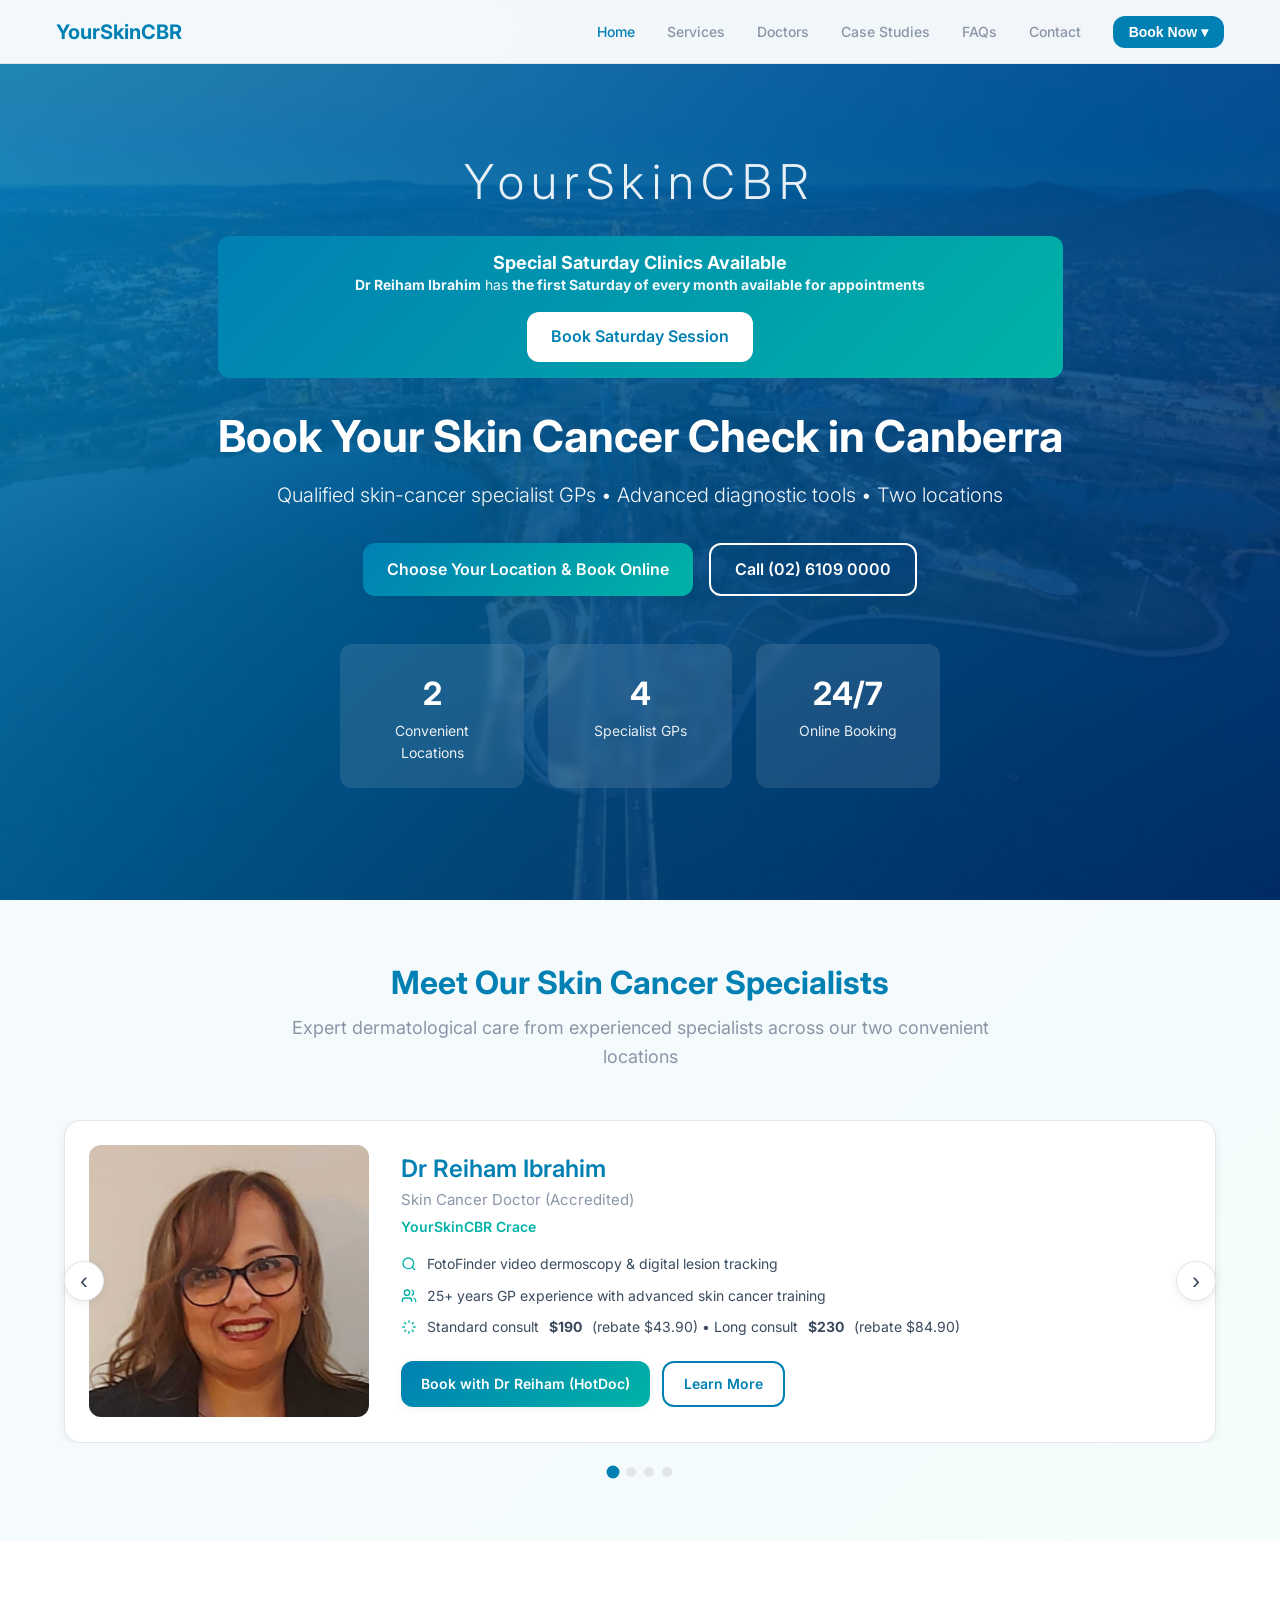
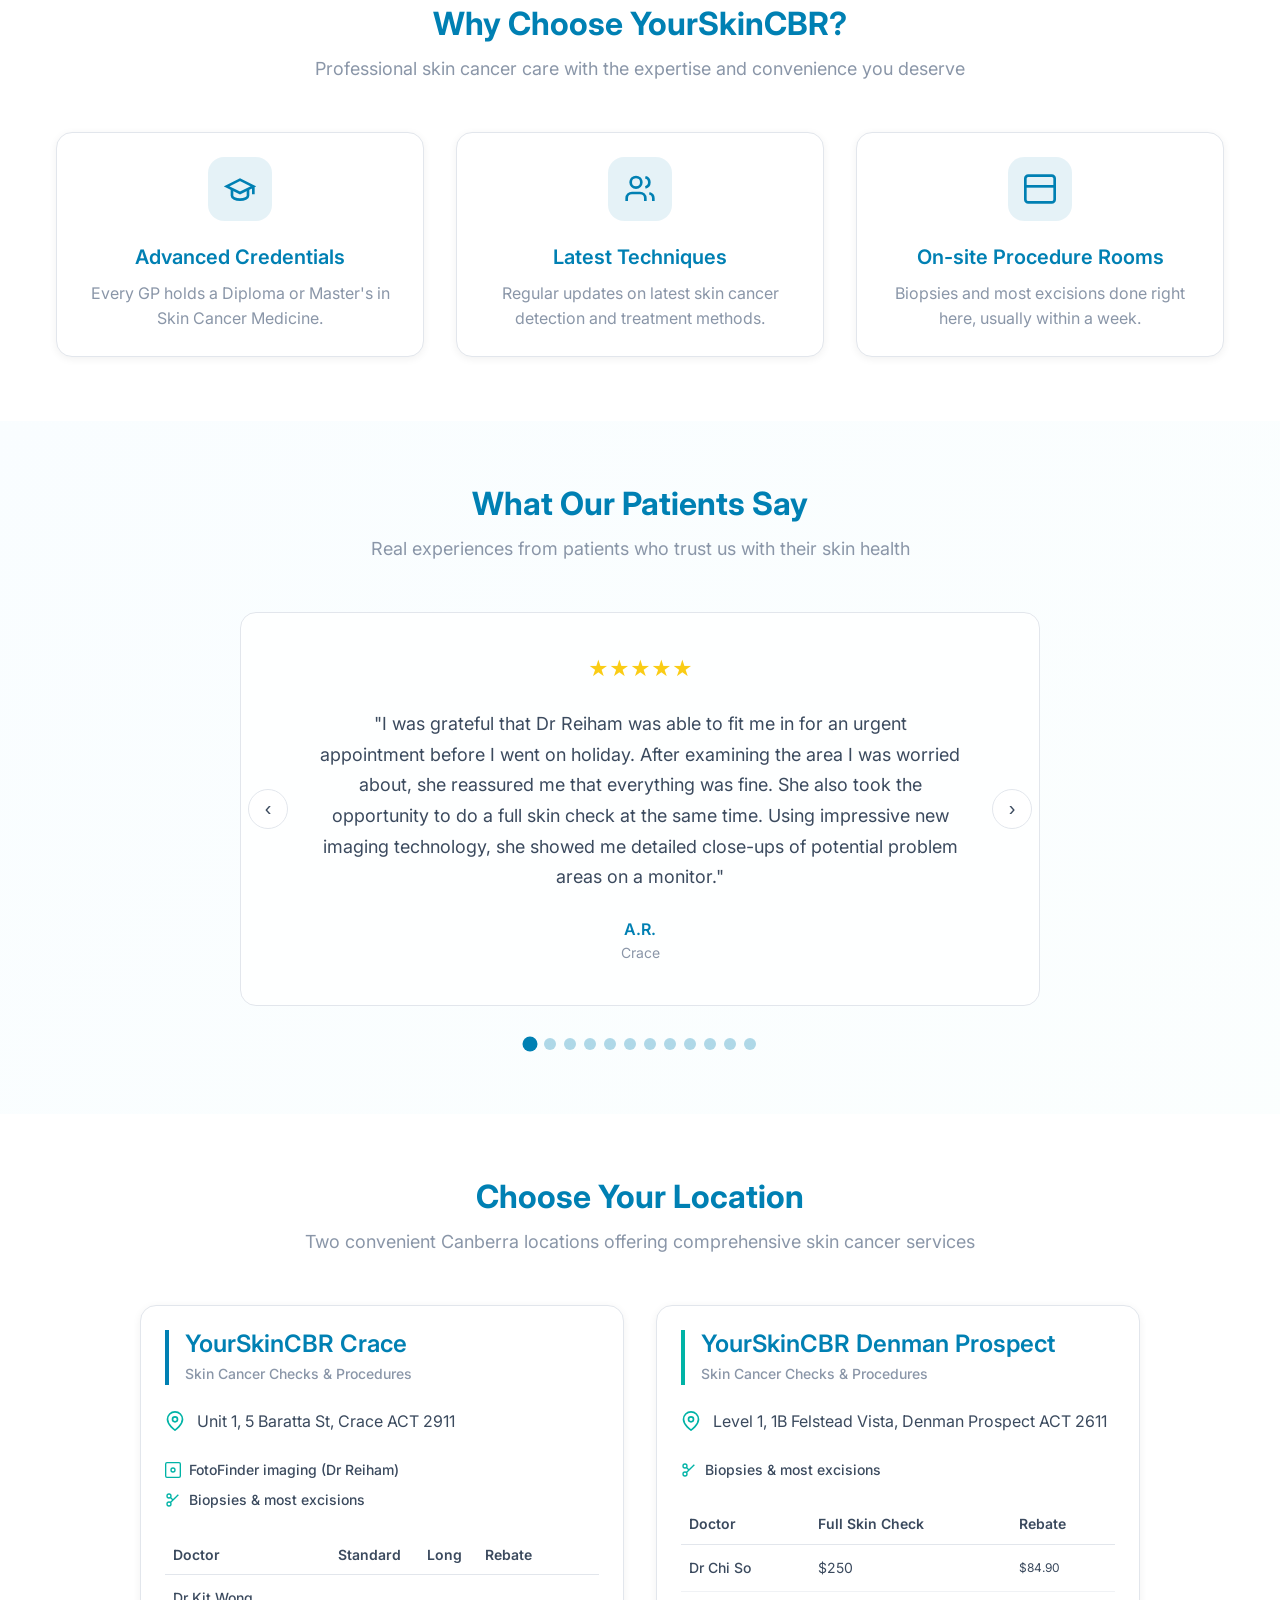
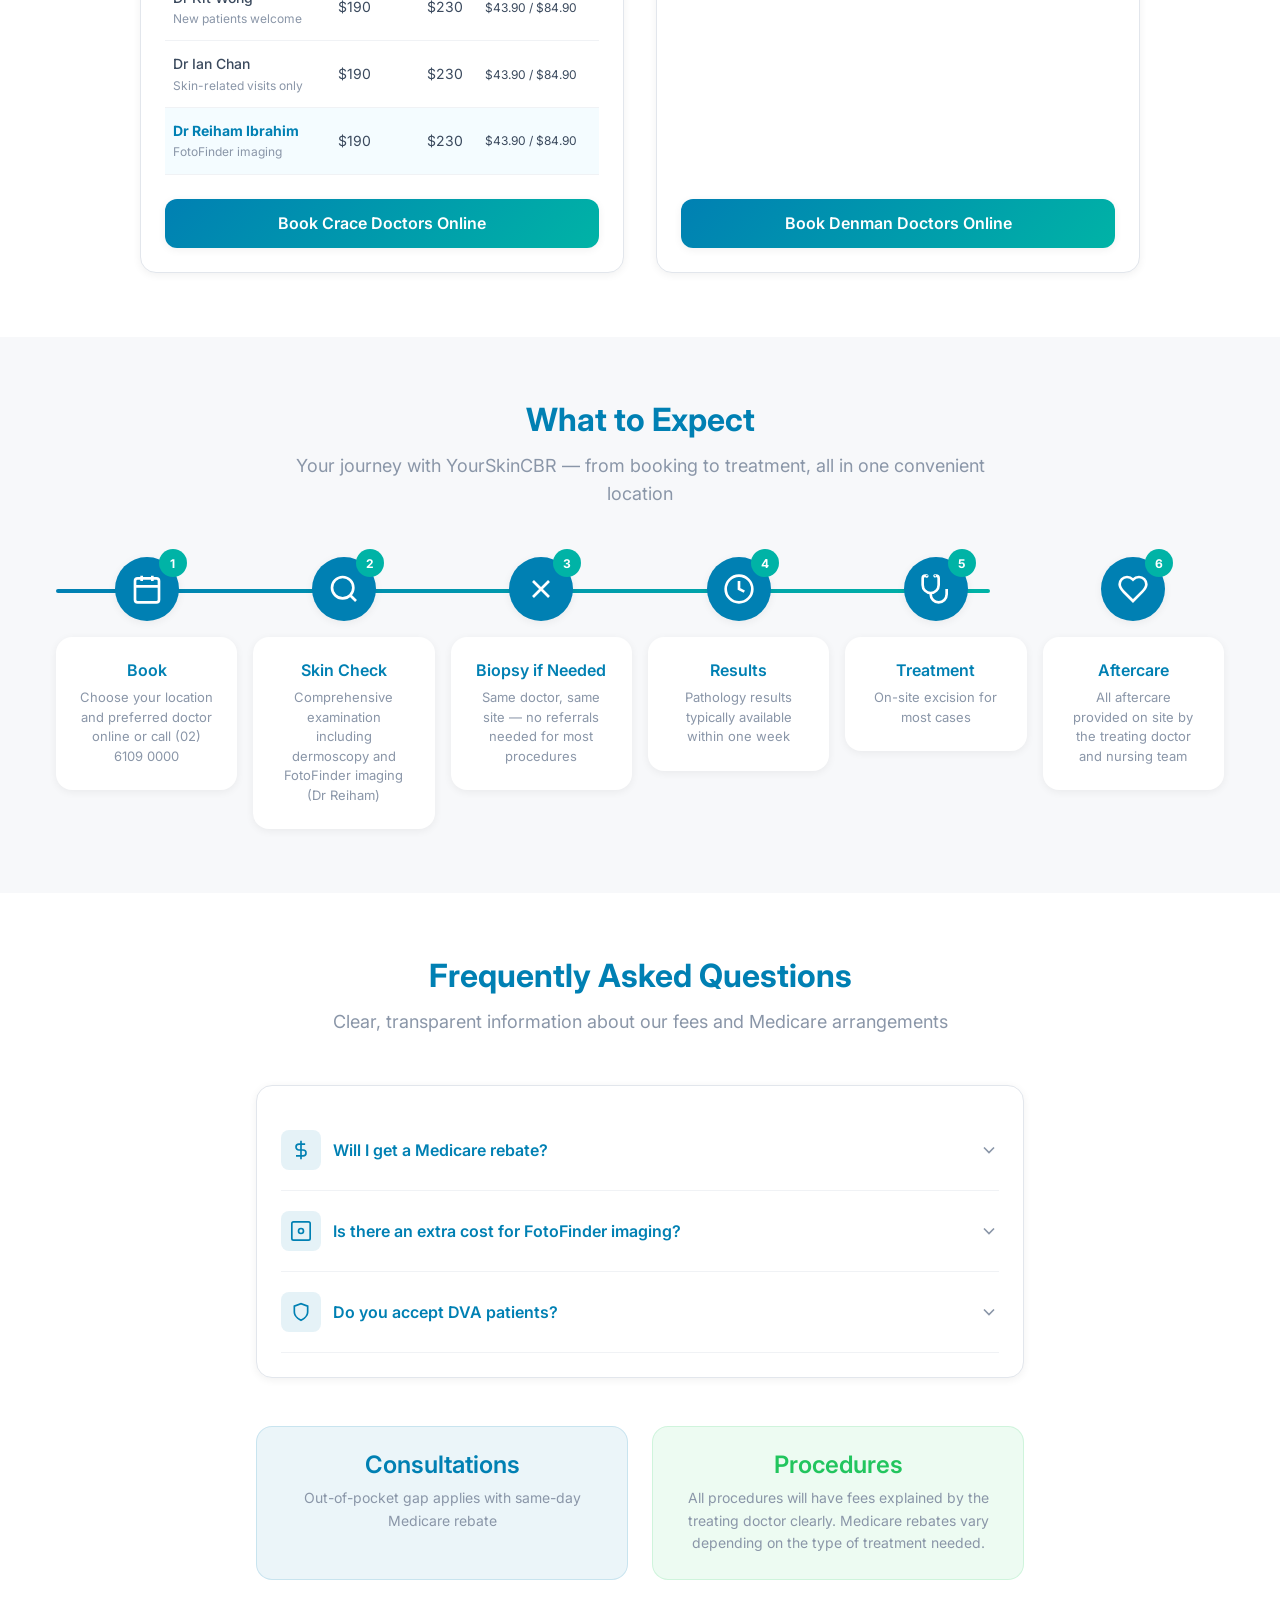
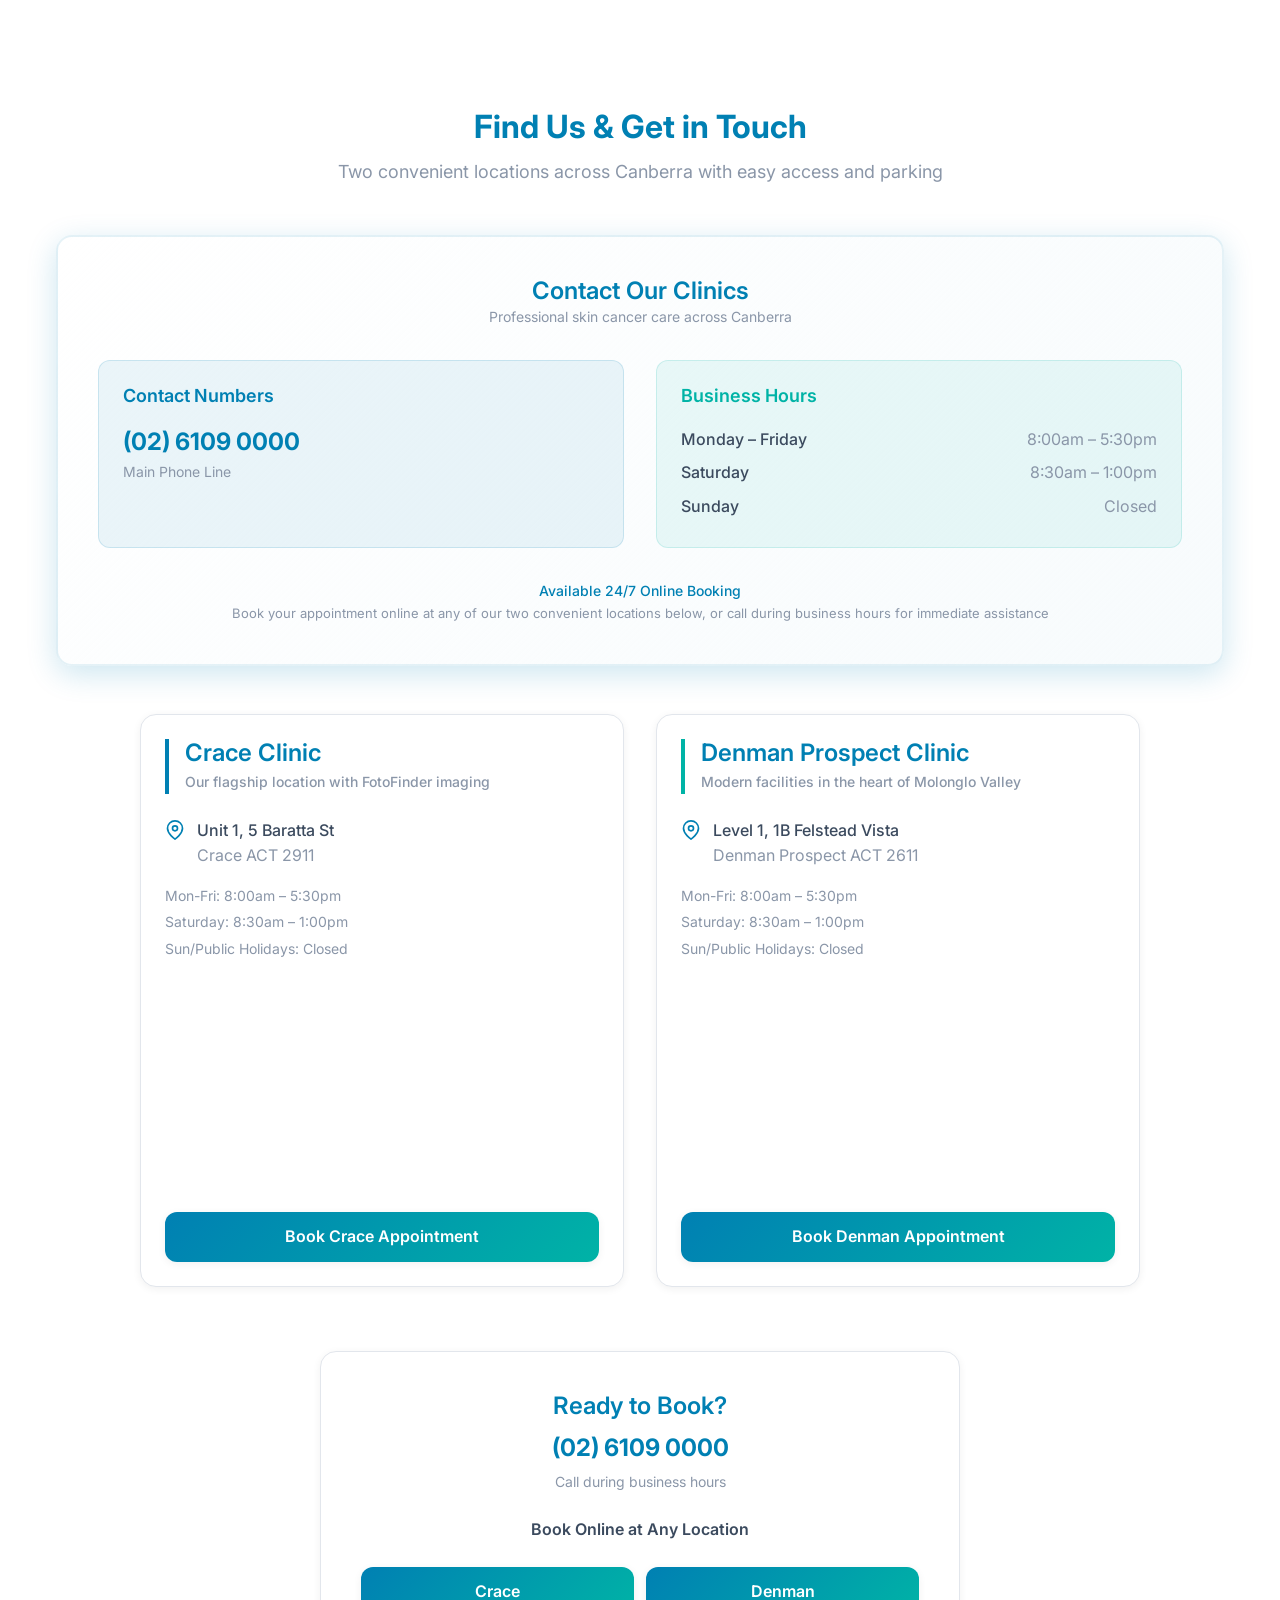
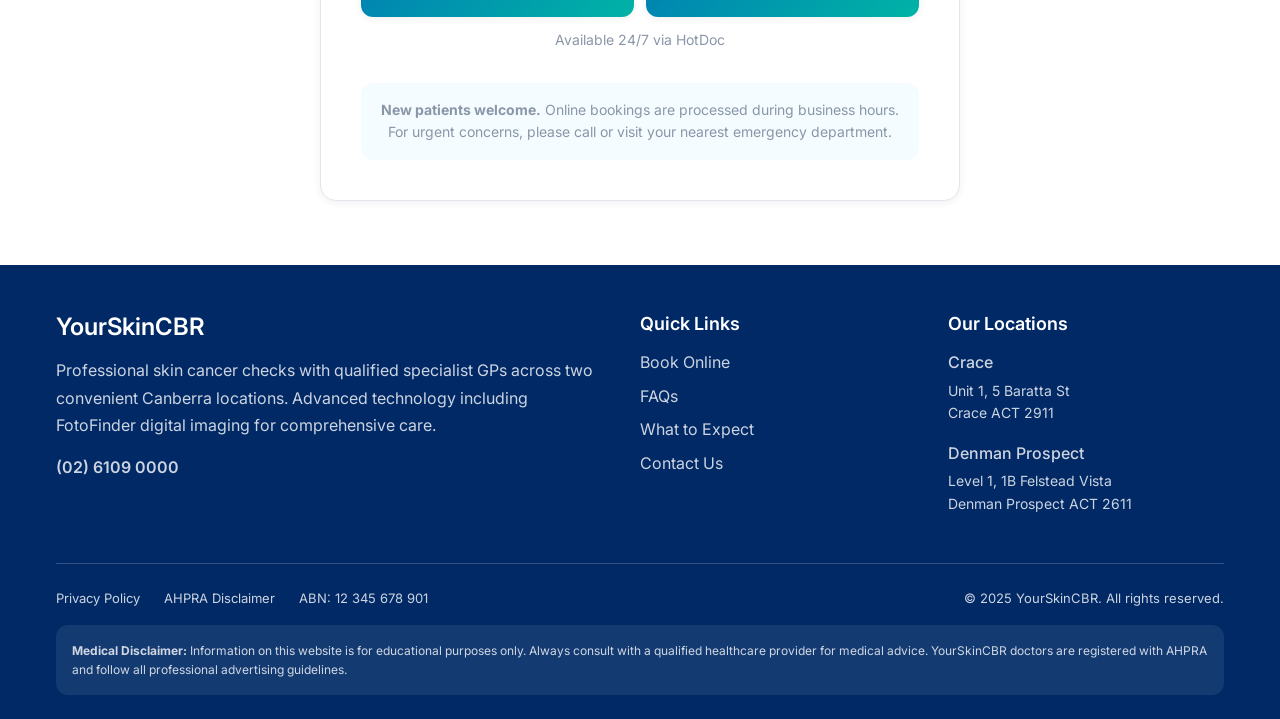
==== index.html @ bac70963 "Update Dr Chi So fees — single Full Skin Check at $250 Dr Chi offers only one consultation type, so " ====
<!DOCTYPE html>
<html lang="en-AU">
<head>
<!-- Google Tag Manager -->
<script>(function(w,d,s,l,i){w[l]=w[l]||[];w[l].push({'gtm.start':
new Date().getTime(),event:'gtm.js'});var f=d.getElementsByTagName(s)[0],
j=d.createElement(s),dl=l!='dataLayer'?'&l='+l:'';j.async=true;j.src=
'https://www.googletagmanager.com/gtm.js?id='+i+dl;f.parentNode.insertBefore(j,f);
})(window,document,'script','dataLayer','GTM-TZ4FXC6S');</script>
<!-- End Google Tag Manager -->
  <meta charset="UTF-8">
  <meta name="viewport" content="width=device-width, initial-scale=1">
  <title>YourSkinCBR - Skin Cancer Checks in Canberra</title>
  <meta name="description" content="Book your skin cancer check with qualified specialist GPs across two Canberra locations. FotoFinder imaging, on-site procedures, and same-day Medicare rebates.">
  <link rel="canonical" href="https://www.yourskincbr.com.au/">
  <meta property="og:type" content="website">
  <meta property="og:site_name" content="YourSkinCBR">
  <meta property="og:url" content="https://www.yourskincbr.com.au/">
  <meta property="og:title" content="YourSkinCBR - Skin Cancer Checks in Canberra">
  <meta property="og:description" content="Book your skin cancer check with qualified specialist GPs across two Canberra locations. FotoFinder imaging, on-site procedures, and same-day Medicare rebates.">
  <meta name="twitter:card" content="summary">
  <meta name="twitter:title" content="YourSkinCBR - Skin Cancer Checks in Canberra">
  <meta name="twitter:description" content="Book your skin cancer check with qualified specialist GPs across two Canberra locations.">
  <link rel="icon" href="favicon.ico">
  <link rel="alternate" type="text/markdown" href="/llms.txt" title="LLM-readable site summary">
  <link rel="stylesheet" href="css/style.css?v=20260326e">
</head>
<body>
<!-- Google Tag Manager (noscript) -->
<noscript><iframe src="https://www.googletagmanager.com/ns.html?id=GTM-TZ4FXC6S"
height="0" width="0" style="display:none;visibility:hidden"></iframe></noscript>
<!-- End Google Tag Manager (noscript) -->

<!-- Navigation -->
<nav class="nav-bar">
  <div class="container nav-inner">
    <a href="./" class="nav-logo">YourSkinCBR</a>
    <div class="nav-links">
      <a href="./" class="active">Home</a>
      <a href="services/">Services</a>
      <a href="doctors/">Doctors</a>
      <a href="case-studies/">Case Studies</a>
      <a href="#fees">FAQs</a>
      <a href="#contact">Contact</a>
      <button class="nav-book-btn" type="button">
        Book Now &#9662;
        <div class="book-dropdown">
          <a href="book-crace/">Crace</a>
          <a href="book-denman/">Denman Prospect</a>
        </div>
      </button>
    </div>
    <button class="hamburger" id="hamburger" aria-label="Menu">
      <span></span><span></span><span></span>
    </button>
  </div>
</nav>

<!-- Mobile Menu -->
<div class="mobile-menu" id="mobile-menu">
  <a href="./">Home</a>
  <a href="services/">Services</a>
  <a href="doctors/">Doctors</a>
  <a href="case-studies/">Case Studies</a>
  <a href="#fees">FAQs</a>
  <a href="#contact">Contact</a>
  <div class="mobile-book-section">
    <h4>Book Online</h4>
    <a href="book-crace/">Book Crace</a>
    <a href="book-denman/">Book Denman Prospect</a>
  </div>
</div>

<!-- Hero Section -->
<section class="hero">
  <div class="hero-bg">
    <img src="images/hero-canberra-twilight.jpg" alt="Canberra at twilight" fetchpriority="high">
    <div class="hero-overlay"></div>
  </div>
  <div class="hero-content">
    <div class="hero-brand">YourSkinCBR</div>

    <!-- Announcement Banner -->
    <div class="announcement">
      <div class="announcement-inner">
        <div>
          <h3>Special Saturday Clinics Available</h3>
          <p><strong>Dr Reiham Ibrahim</strong> has <strong>the first Saturday of every month available for appointments</strong></p>
        </div>
        <a href="https://yourgp.group/reiham-ibr" target="_blank" rel="noopener noreferrer" class="btn btn-white">Book Saturday Session</a>
      </div>
    </div>

    <h1>Book Your Skin Cancer Check in Canberra</h1>
    <p class="hero-subtitle">Qualified skin-cancer specialist GPs &bull; Advanced diagnostic tools &bull; Two locations</p>

    <div class="hero-buttons">
      <a href="#location-select" class="btn btn-primary">Choose Your Location &amp; Book Online</a>
      <a href="tel:0261090000" class="btn btn-outline" style="border-color:#fff;color:#fff;">Call (02) 6109 0000</a>
    </div>

    <div class="hero-stats">
      <div class="hero-stat">
        <div class="hero-stat-number">2</div>
        <div class="hero-stat-label">Convenient Locations</div>
      </div>
      <div class="hero-stat">
        <div class="hero-stat-number">4</div>
        <div class="hero-stat-label">Specialist GPs</div>
      </div>
      <div class="hero-stat">
        <div class="hero-stat-number">24/7</div>
        <div class="hero-stat-label">Online Booking</div>
      </div>
    </div>
  </div>
</section>

<!-- Meet Our Doctors Carousel -->
<section class="section doctors-carousel-section">
  <div class="container">
    <div class="section-header">
      <h2>Meet Our Skin Cancer Specialists</h2>
      <p>Expert dermatological care from experienced specialists across our two convenient locations</p>
    </div>
    <div class="doc-carousel" id="doc-carousel">
      <div class="doc-carousel-track" id="doc-carousel-track">

        <!-- Dr Reiham Ibrahim -->
        <div class="doc-slide">
          <div class="card doc-slide-card">
            <div class="doc-slide-inner">
              <div class="doc-slide-photo">
                <img src="images/doctors/reiham-ibrahim.jpg" alt="Dr Reiham Ibrahim - Skin Cancer Doctor at YourSkinCBR Crace">
              </div>
              <div class="doc-slide-info">
                <h3>Dr Reiham Ibrahim</h3>
                <p class="doc-slide-title">Skin Cancer Doctor (Accredited)</p>
                <p class="doc-slide-location">YourSkinCBR Crace</p>
                <ul class="doc-slide-features">
                  <li>
                    <svg viewBox="0 0 24 24" fill="none" stroke="currentColor" stroke-width="2" width="16" height="16"><circle cx="11" cy="11" r="8"/><path d="m21 21-4.35-4.35"/></svg>
                    FotoFinder video dermoscopy &amp; digital lesion tracking
                  </li>
                  <li>
                    <svg viewBox="0 0 24 24" fill="none" stroke="currentColor" stroke-width="2" width="16" height="16"><path d="M16 21v-2a4 4 0 0 0-4-4H6a4 4 0 0 0-4 4v2"/><circle cx="9" cy="7" r="4"/><path d="M22 21v-2a4 4 0 0 0-3-3.87"/><path d="M16 3.13a4 4 0 0 1 0 7.75"/></svg>
                    25+ years GP experience with advanced skin cancer training
                  </li>
                  <li>
                    <svg viewBox="0 0 24 24" fill="none" stroke="currentColor" stroke-width="2" width="16" height="16"><path d="M12 2v4M12 18v4M4.93 4.93l2.83 2.83M16.24 16.24l2.83 2.83M2 12h4M18 12h4M4.93 19.07l2.83-2.83M16.24 7.76l2.83-2.83"/></svg>
                    Standard consult <strong>$190</strong> (rebate $43.90) &bull; Long consult <strong>$230</strong> (rebate $84.90)
                  </li>
                </ul>
                <div class="doc-slide-actions">
                  <a href="https://yourgp.group/reiham-ibr" target="_blank" rel="noopener noreferrer" class="btn btn-primary doc-slide-book">Book with Dr Reiham (HotDoc)</a>
                  <a href="doctors/dr-reiham-ibrahim/" class="btn btn-outline doc-slide-learn">Learn More</a>
                </div>
              </div>
            </div>
          </div>
        </div>

        <!-- Dr Kit Wong -->
        <div class="doc-slide">
          <div class="card doc-slide-card">
            <div class="doc-slide-inner">
              <div class="doc-slide-photo">
                <img src="images/doctors/kit-wong.jpg" alt="Dr Kit Wong - Skin Cancer Specialist GP at YourSkinCBR Crace">
              </div>
              <div class="doc-slide-info">
                <h3>Dr Kit Wong</h3>
                <p class="doc-slide-title">Skin-Cancer Specialist GP</p>
                <p class="doc-slide-location">YourSkinCBR Crace</p>
                <ul class="doc-slide-features">
                  <li>
                    <svg viewBox="0 0 24 24" fill="none" stroke="currentColor" stroke-width="2" width="16" height="16"><circle cx="11" cy="11" r="8"/><path d="m21 21-4.35-4.35"/></svg>
                    Comprehensive skin cancer examinations and procedures
                  </li>
                  <li>
                    <svg viewBox="0 0 24 24" fill="none" stroke="currentColor" stroke-width="2" width="16" height="16"><path d="M16 21v-2a4 4 0 0 0-4-4H6a4 4 0 0 0-4 4v2"/><circle cx="9" cy="7" r="4"/><path d="M22 21v-2a4 4 0 0 0-3-3.87"/><path d="M16 3.13a4 4 0 0 1 0 7.75"/></svg>
                    New patients welcome for all skin-related visits
                  </li>
                  <li>
                    <svg viewBox="0 0 24 24" fill="none" stroke="currentColor" stroke-width="2" width="16" height="16"><path d="M12 2v4M12 18v4M4.93 4.93l2.83 2.83M16.24 16.24l2.83 2.83M2 12h4M18 12h4M4.93 19.07l2.83-2.83M16.24 7.76l2.83-2.83"/></svg>
                    Standard consult <strong>$190</strong> (rebate $43.90) &bull; Long consult <strong>$230</strong> (rebate $84.90)
                  </li>
                </ul>
                <div class="doc-slide-actions">
                  <a href="https://yourgp.group/kitwong" target="_blank" rel="noopener noreferrer" class="btn btn-primary doc-slide-book">Book with Dr Kit (HotDoc)</a>
                  <a href="doctors/dr-kit-wong/" class="btn btn-outline doc-slide-learn">Learn More</a>
                </div>
              </div>
            </div>
          </div>
        </div>

        <!-- Dr Ian Chan -->
        <div class="doc-slide">
          <div class="card doc-slide-card">
            <div class="doc-slide-inner">
              <div class="doc-slide-photo">
                <img src="images/doctors/ian-chan.jpg" alt="Dr Ian Chan - Skin Cancer Specialist GP at YourSkinCBR Crace">
              </div>
              <div class="doc-slide-info">
                <h3>Dr Ian Chan</h3>
                <p class="doc-slide-title">Skin-Cancer Specialist GP</p>
                <p class="doc-slide-location">YourSkinCBR Crace</p>
                <ul class="doc-slide-features">
                  <li>
                    <svg viewBox="0 0 24 24" fill="none" stroke="currentColor" stroke-width="2" width="16" height="16"><circle cx="11" cy="11" r="8"/><path d="m21 21-4.35-4.35"/></svg>
                    Masters in Skin Cancer Medicine
                  </li>
                  <li>
                    <svg viewBox="0 0 24 24" fill="none" stroke="currentColor" stroke-width="2" width="16" height="16"><path d="M16 21v-2a4 4 0 0 0-4-4H6a4 4 0 0 0-4 4v2"/><circle cx="9" cy="7" r="4"/><path d="M22 21v-2a4 4 0 0 0-3-3.87"/><path d="M16 3.13a4 4 0 0 1 0 7.75"/></svg>
                    Comprehensive skin examinations and advanced procedures
                  </li>
                  <li>
                    <svg viewBox="0 0 24 24" fill="none" stroke="currentColor" stroke-width="2" width="16" height="16"><path d="M12 2v4M12 18v4M4.93 4.93l2.83 2.83M16.24 16.24l2.83 2.83M2 12h4M18 12h4M4.93 19.07l2.83-2.83M16.24 7.76l2.83-2.83"/></svg>
                    Standard consult <strong>$190</strong> (rebate $43.90) &bull; Long consult <strong>$230</strong> (rebate $84.90)
                  </li>
                </ul>
                <div class="doc-slide-actions">
                  <a href="https://yourgp.group/ianchan" target="_blank" rel="noopener noreferrer" class="btn btn-primary doc-slide-book">Book with Dr Ian (HotDoc)</a>
                  <a href="doctors/dr-ian-chan/" class="btn btn-outline doc-slide-learn">Learn More</a>
                </div>
              </div>
            </div>
          </div>
        </div>

        <!-- Dr Chi So -->
        <div class="doc-slide">
          <div class="card doc-slide-card">
            <div class="doc-slide-inner">
              <div class="doc-slide-photo">
                <img src="images/doctors/chi-so.jpg" alt="Dr Chi So - Skin Cancer Specialist GP at YourSkinCBR Denman Prospect">
              </div>
              <div class="doc-slide-info">
                <h3>Dr Chi So</h3>
                <p class="doc-slide-title">Skin-Cancer Specialist GP</p>
                <p class="doc-slide-location">YourSkinCBR Denman Prospect</p>
                <ul class="doc-slide-features">
                  <li>
                    <svg viewBox="0 0 24 24" fill="none" stroke="currentColor" stroke-width="2" width="16" height="16"><circle cx="11" cy="11" r="8"/><path d="m21 21-4.35-4.35"/></svg>
                    Full body skin checks, dermoscopy &amp; surveillance
                  </li>
                  <li>
                    <svg viewBox="0 0 24 24" fill="none" stroke="currentColor" stroke-width="2" width="16" height="16"><path d="M16 21v-2a4 4 0 0 0-4-4H6a4 4 0 0 0-4 4v2"/><circle cx="9" cy="7" r="4"/><path d="M22 21v-2a4 4 0 0 0-3-3.87"/><path d="M16 3.13a4 4 0 0 1 0 7.75"/></svg>
                    MMed (Skin Cancer), published skin cancer researcher
                  </li>
                  <li>
                    <svg viewBox="0 0 24 24" fill="none" stroke="currentColor" stroke-width="2" width="16" height="16"><path d="M12 2v4M12 18v4M4.93 4.93l2.83 2.83M16.24 16.24l2.83 2.83M2 12h4M18 12h4M4.93 19.07l2.83-2.83M16.24 7.76l2.83-2.83"/></svg>
                    Full skin check <strong>$250</strong> (rebate $84.90)
                  </li>
                </ul>
                <div class="doc-slide-actions">
                  <a href="https://yourgp.group/chiso" target="_blank" rel="noopener noreferrer" class="btn btn-primary doc-slide-book">Book with Dr Chi (HotDoc)</a>
                  <a href="doctors/dr-chi-so/" class="btn btn-outline doc-slide-learn">Learn More</a>
                </div>
              </div>
            </div>
          </div>
        </div>

      </div>
      <!-- Carousel arrows -->
      <button class="doc-carousel-arrow doc-carousel-prev" id="doc-prev" aria-label="Previous doctor">&lsaquo;</button>
      <button class="doc-carousel-arrow doc-carousel-next" id="doc-next" aria-label="Next doctor">&rsaquo;</button>
    </div>
    <!-- Dots -->
    <div class="doc-carousel-nav" id="doc-carousel-nav"></div>
  </div>
</section>

<!-- Why Choose Section -->
<section class="section">
  <div class="container">
    <div class="section-header">
      <h2>Why Choose YourSkinCBR?</h2>
      <p>Professional skin cancer care with the expertise and convenience you deserve</p>
    </div>
    <div class="features-grid">
      <div class="feature-card card">
        <div class="feature-icon">
          <svg viewBox="0 0 24 24" fill="none" stroke="currentColor" stroke-width="2"><path d="M22 10v6M2 10l10-5 10 5-10 5z"/><path d="M6 12v5c0 1.7 2.7 3 6 3s6-1.3 6-3v-5"/></svg>
        </div>
        <h3>Advanced Credentials</h3>
        <p>Every GP holds a Diploma or Master's in Skin Cancer Medicine.</p>
      </div>
      <div class="feature-card card">
        <div class="feature-icon">
          <svg viewBox="0 0 24 24" fill="none" stroke="currentColor" stroke-width="2"><path d="M16 21v-2a4 4 0 0 0-4-4H6a4 4 0 0 0-4 4v2"/><circle cx="9" cy="7" r="4"/><path d="M22 21v-2a4 4 0 0 0-3-3.87"/><path d="M16 3.13a4 4 0 0 1 0 7.75"/></svg>
        </div>
        <h3>Latest Techniques</h3>
        <p>Regular updates on latest skin cancer detection and treatment methods.</p>
      </div>
      <div class="feature-card card">
        <div class="feature-icon">
          <svg viewBox="0 0 24 24" fill="none" stroke="currentColor" stroke-width="2"><rect x="1" y="2" width="22" height="20" rx="2.18"/><path d="M1 10h22"/></svg>
        </div>
        <h3>On-site Procedure Rooms</h3>
        <p>Biopsies and most excisions done right here, usually within a week.</p>
      </div>
    </div>
  </div>
</section>

<!-- Testimonials Section -->
<section class="section testimonial-section">
  <div class="container">
    <div class="section-header">
      <h2>What Our Patients Say</h2>
      <p>Real experiences from patients who trust us with their skin health</p>
    </div>
    <div style="position:relative; max-width:800px; margin:0 auto;">
      <!-- Testimonial slides -->
      <div class="testimonial-card testimonial-slide" style="display:flex;">
        <div style="width:100%;">
          <div class="testimonial-stars">&#9733;&#9733;&#9733;&#9733;&#9733;</div>
          <p class="testimonial-text">"I was grateful that Dr Reiham was able to fit me in for an urgent appointment before I went on holiday. After examining the area I was worried about, she reassured me that everything was fine. She also took the opportunity to do a full skin check at the same time. Using impressive new imaging technology, she showed me detailed close-ups of potential problem areas on a monitor."</p>
          <p class="testimonial-author">A.R.</p>
          <p class="testimonial-location">Crace</p>
        </div>
      </div>
      <div class="testimonial-card testimonial-slide" style="display:none;">
        <div style="width:100%;">
          <div class="testimonial-stars">&#9733;&#9733;&#9733;&#9733;&#9733;</div>
          <p class="testimonial-text">"Myself and my boyfriend saw Dr Reiham Ibrahim for our yearly skin checks. She was absolutely lovely with an incredible bed side manner. Would recommend for an easy and comfortable experience with a genuinely lovely woman."</p>
          <p class="testimonial-author">L.L.</p>
          <p class="testimonial-location">Crace</p>
        </div>
      </div>
      <div class="testimonial-card testimonial-slide" style="display:none;">
        <div style="width:100%;">
          <div class="testimonial-stars">&#9733;&#9733;&#9733;&#9733;&#9733;</div>
          <p class="testimonial-text">"I saw Dr Reiham Ibrahim for a Skin Cancer check at YourGP@Crace. From the moment I walked in, the reception staff were welcoming and very efficient. Dr Ibrahim immediately put me at ease and was extremely professional and knowledgeable. For my first visit I would highly recommend this surgery."</p>
          <p class="testimonial-author">C.M.</p>
          <p class="testimonial-location">Crace</p>
        </div>
      </div>
      <div class="testimonial-card testimonial-slide" style="display:none;">
        <div style="width:100%;">
          <div class="testimonial-stars">&#9733;&#9733;&#9733;&#9733;&#9733;</div>
          <p class="testimonial-text">"Always pleasant reception, and Dr Ian Chan an excellent Doctor and meticulous in skin checks."</p>
          <p class="testimonial-author">M.V.A.</p>
          <p class="testimonial-location">Denman Prospect</p>
        </div>
      </div>
      <div class="testimonial-card testimonial-slide" style="display:none;">
        <div style="width:100%;">
          <div class="testimonial-stars">&#9733;&#9733;&#9733;&#9733;&#9733;</div>
          <p class="testimonial-text">"Doctor Ian Chan is extremely thorough with skin checks, and does mole excisions on site."</p>
          <p class="testimonial-author">D.L.</p>
          <p class="testimonial-location">Denman Prospect</p>
        </div>
      </div>
      <div class="testimonial-card testimonial-slide" style="display:none;">
        <div style="width:100%;">
          <div class="testimonial-stars">&#9733;&#9733;&#9733;&#9733;&#9733;</div>
          <p class="testimonial-text">"Dr Ian Chan was great, took his time and carefully explained things and looked into the issue. Highly recommend, really knew his stuff."</p>
          <p class="testimonial-author">L.K.</p>
          <p class="testimonial-location">Denman Prospect</p>
        </div>
      </div>
      <div class="testimonial-card testimonial-slide" style="display:none;">
        <div style="width:100%;">
          <div class="testimonial-stars">&#9733;&#9733;&#9733;&#9733;&#9733;</div>
          <p class="testimonial-text">"Incredible, felt very relaxed with Dr Ian Chan!! Prompt and very friendly. Thank you - melanoma Survivor"</p>
          <p class="testimonial-author">W.C.</p>
          <p class="testimonial-location">Denman Prospect</p>
        </div>
      </div>
      <div class="testimonial-card testimonial-slide" style="display:none;">
        <div style="width:100%;">
          <div class="testimonial-stars">&#9733;&#9733;&#9733;&#9733;&#9733;</div>
          <p class="testimonial-text">"Visited YourGP at Crace today to have a lump and moles checked. Dr Kit Wong was wonderful and reassuring; reception staff were lovely and welcoming. Highly recommend. Thank you."</p>
          <p class="testimonial-author">J.L.</p>
          <p class="testimonial-location">Crace</p>
        </div>
      </div>
      <div class="testimonial-card testimonial-slide" style="display:none;">
        <div style="width:100%;">
          <div class="testimonial-stars">&#9733;&#9733;&#9733;&#9733;&#9733;</div>
          <p class="testimonial-text">"The front desk staff are exceptionally welcoming, professional and friendly. I can't recommend Dr Kit Wong highly enough for skin checks and related issues. His manner is calm, reassuring, respectful and informative."</p>
          <p class="testimonial-author">B.B.</p>
          <p class="testimonial-location">Crace</p>
        </div>
      </div>
      <div class="testimonial-card testimonial-slide" style="display:none;">
        <div style="width:100%;">
          <div class="testimonial-stars">&#9733;&#9733;&#9733;&#9733;&#9733;</div>
          <p class="testimonial-text">"Absolutely amazing. Dr Kit has previously gone over and above at couple of other appointments. He is an extremely caring Doctor and is absolutely brilliant at suturing."</p>
          <p class="testimonial-author">K.J.</p>
          <p class="testimonial-location">Crace</p>
        </div>
      </div>
      <div class="testimonial-card testimonial-slide" style="display:none;">
        <div style="width:100%;">
          <div class="testimonial-stars">&#9733;&#9733;&#9733;&#9733;&#9733;</div>
          <p class="testimonial-text">"Excellent service from Dr Chi So. The biopsy was done on the same day with minimal discomfort. Having everything done in one location made the process so much easier."</p>
          <p class="testimonial-author">M.T.</p>
          <p class="testimonial-location">Denman Prospect</p>
        </div>
      </div>

      <!-- Arrows -->
      <div class="testimonial-arrows">
        <button class="testimonial-arrow" id="testimonial-prev" aria-label="Previous">&lsaquo;</button>
        <button class="testimonial-arrow" id="testimonial-next" aria-label="Next">&rsaquo;</button>
      </div>
    </div>
    <!-- Dots -->
    <div class="testimonial-nav">
      <button class="testimonial-dot active" aria-label="Testimonial 1"></button>
      <button class="testimonial-dot" aria-label="Testimonial 2"></button>
      <button class="testimonial-dot" aria-label="Testimonial 3"></button>
      <button class="testimonial-dot" aria-label="Testimonial 4"></button>
      <button class="testimonial-dot" aria-label="Testimonial 5"></button>
      <button class="testimonial-dot" aria-label="Testimonial 6"></button>
      <button class="testimonial-dot" aria-label="Testimonial 7"></button>
      <button class="testimonial-dot" aria-label="Testimonial 8"></button>
      <button class="testimonial-dot" aria-label="Testimonial 9"></button>
      <button class="testimonial-dot" aria-label="Testimonial 10"></button>
      <button class="testimonial-dot" aria-label="Testimonial 11"></button>
      <button class="testimonial-dot" aria-label="Testimonial 12"></button>
    </div>
  </div>
</section>

<!-- Choose Your Location -->
<section class="section" id="location-select">
  <div class="container">
    <div class="section-header">
      <h2>Choose Your Location</h2>
      <p>Two convenient Canberra locations offering comprehensive skin cancer services</p>
    </div>
    <div class="locations-grid">
      <!-- Crace -->
      <div class="location-card">
        <div class="card">
          <div class="location-header">
            <h3>YourSkinCBR Crace</h3>
            <p>Skin Cancer Checks &amp; Procedures</p>
          </div>
          <div class="location-address">
            <svg viewBox="0 0 24 24" fill="none" stroke="currentColor" stroke-width="2"><path d="M21 10c0 7-9 13-9 13s-9-6-9-13a9 9 0 0 1 18 0z"/><circle cx="12" cy="10" r="3"/></svg>
            <span>Unit 1, 5 Baratta St, Crace ACT 2911</span>
          </div>
          <div class="location-features">
            <div class="location-feature">
              <svg viewBox="0 0 24 24" fill="none" stroke="currentColor" stroke-width="2"><rect x="1" y="1" width="22" height="22" rx="2"/><circle cx="12" cy="12" r="3"/></svg>
              FotoFinder imaging (Dr Reiham)
            </div>
            <div class="location-feature">
              <svg viewBox="0 0 24 24" fill="none" stroke="currentColor" stroke-width="2"><circle cx="6" cy="6" r="3"/><path d="M8.12 8.12 12 12"/><path d="M20 4 8.12 15.88"/><circle cx="6" cy="18" r="3"/></svg>
              Biopsies &amp; most excisions
            </div>
          </div>
          <table class="fee-table">
            <thead>
              <tr><th>Doctor</th><th>Standard</th><th>Long</th><th>Rebate</th></tr>
            </thead>
            <tbody>
              <tr>
                <td><div class="doctor-name">Dr Kit Wong</div><div class="doctor-notes">New patients welcome</div></td>
                <td>$190</td><td>$230</td><td class="rebate">$43.90 / $84.90</td>
              </tr>
              <tr>
                <td><div class="doctor-name">Dr Ian Chan</div><div class="doctor-notes">Skin-related visits only</div></td>
                <td>$190</td><td>$230</td><td class="rebate">$43.90 / $84.90</td>
              </tr>
              <tr class="featured">
                <td><div class="doctor-name featured">Dr Reiham Ibrahim</div><div class="doctor-notes">FotoFinder imaging</div></td>
                <td>$190</td><td>$230</td><td class="rebate">$43.90 / $84.90</td>
              </tr>
            </tbody>
          </table>
          <a href="book-crace/" class="btn btn-primary btn-block">Book Crace Doctors Online</a>
        </div>
      </div>

      <!-- Denman Prospect -->
      <div class="location-card">
        <div class="card">
          <div class="location-header accent">
            <h3>YourSkinCBR Denman Prospect</h3>
            <p>Skin Cancer Checks &amp; Procedures</p>
          </div>
          <div class="location-address">
            <svg viewBox="0 0 24 24" fill="none" stroke="currentColor" stroke-width="2"><path d="M21 10c0 7-9 13-9 13s-9-6-9-13a9 9 0 0 1 18 0z"/><circle cx="12" cy="10" r="3"/></svg>
            <span>Level 1, 1B Felstead Vista, Denman Prospect ACT 2611</span>
          </div>
          <div class="location-features">
            <div class="location-feature">
              <svg viewBox="0 0 24 24" fill="none" stroke="currentColor" stroke-width="2"><circle cx="6" cy="6" r="3"/><path d="M8.12 8.12 12 12"/><path d="M20 4 8.12 15.88"/><circle cx="6" cy="18" r="3"/></svg>
              Biopsies &amp; most excisions
            </div>
          </div>
          <table class="fee-table">
            <thead>
              <tr><th>Doctor</th><th>Full Skin Check</th><th>Rebate</th></tr>
            </thead>
            <tbody>
              <tr>
                <td><div class="doctor-name">Dr Chi So</div></td>
                <td>$250</td><td class="rebate">$84.90</td>
              </tr>
            </tbody>
          </table>
          <a href="book-denman/" class="btn btn-primary btn-block">Book Denman Doctors Online</a>
        </div>
      </div>
    </div>
  </div>
</section>

<!-- What to Expect -->
<section class="section section-alt" id="what-to-expect">
  <div class="container">
    <div class="section-header">
      <h2>What to Expect</h2>
      <p>Your journey with YourSkinCBR &mdash; from booking to treatment, all in one convenient location</p>
    </div>

    <!-- Desktop timeline -->
    <div class="timeline">
      <div class="timeline-step">
        <div class="timeline-icon">
          <svg viewBox="0 0 24 24" fill="none" stroke="currentColor" stroke-width="2"><rect x="3" y="4" width="18" height="18" rx="2"/><path d="M16 2v4M8 2v4M3 10h18"/></svg>
          <div class="timeline-number">1</div>
        </div>
        <div class="timeline-content"><h3>Book</h3><p>Choose your location and preferred doctor online or call (02) 6109 0000</p></div>
      </div>
      <div class="timeline-step">
        <div class="timeline-icon">
          <svg viewBox="0 0 24 24" fill="none" stroke="currentColor" stroke-width="2"><circle cx="11" cy="11" r="8"/><path d="m21 21-4.35-4.35"/></svg>
          <div class="timeline-number">2</div>
        </div>
        <div class="timeline-content"><h3>Skin Check</h3><p>Comprehensive examination including dermoscopy and FotoFinder imaging (Dr Reiham)</p></div>
      </div>
      <div class="timeline-step">
        <div class="timeline-icon">
          <svg viewBox="0 0 24 24" fill="none" stroke="currentColor" stroke-width="2"><path d="M6 18L18 6M6 6l12 12"/></svg>
          <div class="timeline-number">3</div>
        </div>
        <div class="timeline-content"><h3>Biopsy if Needed</h3><p>Same doctor, same site &mdash; no referrals needed for most procedures</p></div>
      </div>
      <div class="timeline-step">
        <div class="timeline-icon">
          <svg viewBox="0 0 24 24" fill="none" stroke="currentColor" stroke-width="2"><circle cx="12" cy="12" r="10"/><polyline points="12 6 12 12 16 14"/></svg>
          <div class="timeline-number">4</div>
        </div>
        <div class="timeline-content"><h3>Results</h3><p>Pathology results typically available within one week</p></div>
      </div>
      <div class="timeline-step">
        <div class="timeline-icon">
          <svg viewBox="0 0 24 24" fill="none" stroke="currentColor" stroke-width="2"><path d="M4.8 2.3A.3.3 0 1 0 5 2H4a2 2 0 0 0-2 2v5a6 6 0 0 0 6 6v0a6 6 0 0 0 6-6V4a2 2 0 0 0-2-2h-1a.2.2 0 1 0 .3.3"/><path d="M8 15v1a6 6 0 0 0 6 6v0a6 6 0 0 0 6-6v-4"/></svg>
          <div class="timeline-number">5</div>
        </div>
        <div class="timeline-content"><h3>Treatment</h3><p>On-site excision for most cases</p></div>
      </div>
      <div class="timeline-step">
        <div class="timeline-icon">
          <svg viewBox="0 0 24 24" fill="none" stroke="currentColor" stroke-width="2"><path d="M19 14c1.49-1.46 3-3.21 3-5.5A5.5 5.5 0 0 0 16.5 3c-1.76 0-3 .5-4.5 2-1.5-1.5-2.74-2-4.5-2A5.5 5.5 0 0 0 2 8.5c0 2.3 1.5 4.05 3 5.5l7 7Z"/></svg>
          <div class="timeline-number">6</div>
        </div>
        <div class="timeline-content"><h3>Aftercare</h3><p>All aftercare provided on site by the treating doctor and nursing team</p></div>
      </div>
    </div>

    <!-- Mobile timeline -->
    <div class="timeline-mobile">
      <div class="timeline-mobile-step">
        <div class="timeline-mobile-icon">
          <svg viewBox="0 0 24 24" fill="none" stroke="currentColor" stroke-width="2"><rect x="3" y="4" width="18" height="18" rx="2"/><path d="M16 2v4M8 2v4M3 10h18"/></svg>
          <div class="timeline-mobile-number">1</div>
          <div class="timeline-mobile-line"></div>
        </div>
        <div class="card" style="flex:1"><h3>Book</h3><p style="font-size:0.875rem;color:var(--muted)">Choose your location and preferred doctor online or call (02) 6109 0000</p></div>
      </div>
      <div class="timeline-mobile-step">
        <div class="timeline-mobile-icon">
          <svg viewBox="0 0 24 24" fill="none" stroke="currentColor" stroke-width="2"><circle cx="11" cy="11" r="8"/><path d="m21 21-4.35-4.35"/></svg>
          <div class="timeline-mobile-number">2</div>
          <div class="timeline-mobile-line"></div>
        </div>
        <div class="card" style="flex:1"><h3>Skin Check</h3><p style="font-size:0.875rem;color:var(--muted)">Comprehensive examination including dermoscopy and FotoFinder imaging (Dr Reiham)</p></div>
      </div>
      <div class="timeline-mobile-step">
        <div class="timeline-mobile-icon">
          <svg viewBox="0 0 24 24" fill="none" stroke="currentColor" stroke-width="2"><path d="M6 18L18 6M6 6l12 12"/></svg>
          <div class="timeline-mobile-number">3</div>
          <div class="timeline-mobile-line"></div>
        </div>
        <div class="card" style="flex:1"><h3>Biopsy if Needed</h3><p style="font-size:0.875rem;color:var(--muted)">Same doctor, same site &mdash; no referrals needed</p></div>
      </div>
      <div class="timeline-mobile-step">
        <div class="timeline-mobile-icon">
          <svg viewBox="0 0 24 24" fill="none" stroke="currentColor" stroke-width="2"><circle cx="12" cy="12" r="10"/><polyline points="12 6 12 12 16 14"/></svg>
          <div class="timeline-mobile-number">4</div>
          <div class="timeline-mobile-line"></div>
        </div>
        <div class="card" style="flex:1"><h3>Results</h3><p style="font-size:0.875rem;color:var(--muted)">Pathology results typically within one week</p></div>
      </div>
      <div class="timeline-mobile-step">
        <div class="timeline-mobile-icon">
          <svg viewBox="0 0 24 24" fill="none" stroke="currentColor" stroke-width="2"><path d="M4.8 2.3A.3.3 0 1 0 5 2H4a2 2 0 0 0-2 2v5a6 6 0 0 0 6 6v0a6 6 0 0 0 6-6V4a2 2 0 0 0-2-2h-1a.2.2 0 1 0 .3.3"/><path d="M8 15v1a6 6 0 0 0 6 6v0a6 6 0 0 0 6-6v-4"/></svg>
          <div class="timeline-mobile-number">5</div>
          <div class="timeline-mobile-line"></div>
        </div>
        <div class="card" style="flex:1"><h3>Treatment</h3><p style="font-size:0.875rem;color:var(--muted)">On-site excision for most cases</p></div>
      </div>
      <div class="timeline-mobile-step">
        <div class="timeline-mobile-icon">
          <svg viewBox="0 0 24 24" fill="none" stroke="currentColor" stroke-width="2"><path d="M19 14c1.49-1.46 3-3.21 3-5.5A5.5 5.5 0 0 0 16.5 3c-1.76 0-3 .5-4.5 2-1.5-1.5-2.74-2-4.5-2A5.5 5.5 0 0 0 2 8.5c0 2.3 1.5 4.05 3 5.5l7 7Z"/></svg>
          <div class="timeline-mobile-number">6</div>
        </div>
        <div class="card" style="flex:1"><h3>Aftercare</h3><p style="font-size:0.875rem;color:var(--muted)">All aftercare provided on site by the treating doctor and nursing team</p></div>
      </div>
    </div>
  </div>
</section>

<!-- FAQs / Fees -->
<section class="section" id="fees">
  <div class="container" style="max-width:800px;">
    <div class="section-header">
      <h2>Frequently Asked Questions</h2>
      <p>Clear, transparent information about our fees and Medicare arrangements</p>
    </div>
    <div class="card">
      <div class="accordion-item">
        <button class="accordion-trigger">
          <div class="accordion-trigger-icon">
            <svg viewBox="0 0 24 24" fill="none" stroke="currentColor" stroke-width="2"><line x1="12" y1="1" x2="12" y2="23"/><path d="M17 5H9.5a3.5 3.5 0 0 0 0 7h5a3.5 3.5 0 0 1 0 7H6"/></svg>
          </div>
          <span>Will I get a Medicare rebate?</span>
          <svg class="chevron" width="20" height="20" viewBox="0 0 24 24" fill="none" stroke="currentColor" stroke-width="2"><polyline points="6 9 12 15 18 9"/></svg>
        </button>
        <div class="accordion-content"><div class="accordion-content-inner">Yes &mdash; Medicare rebates are processed automatically on the day of your consultation. Standard consultations attract a $43.90 rebate, while longer consultations (&gt;20 minutes) attract an $84.90 rebate.</div></div>
      </div>
      <div class="accordion-item">
        <button class="accordion-trigger">
          <div class="accordion-trigger-icon">
            <svg viewBox="0 0 24 24" fill="none" stroke="currentColor" stroke-width="2"><rect x="1" y="1" width="22" height="22" rx="2"/><circle cx="12" cy="12" r="3"/></svg>
          </div>
          <span>Is there an extra cost for FotoFinder imaging?</span>
          <svg class="chevron" width="20" height="20" viewBox="0 0 24 24" fill="none" stroke="currentColor" stroke-width="2"><polyline points="6 9 12 15 18 9"/></svg>
        </button>
        <div class="accordion-content"><div class="accordion-content-inner">No additional charge applies for FotoFinder digital dermoscopic imaging with Dr Reiham Ibrahim. The standard consultation fee covers this advanced imaging technology.</div></div>
      </div>
      <div class="accordion-item">
        <button class="accordion-trigger">
          <div class="accordion-trigger-icon">
            <svg viewBox="0 0 24 24" fill="none" stroke="currentColor" stroke-width="2"><path d="M12 22s8-4 8-10V5l-8-3-8 3v7c0 6 8 10 8 10z"/></svg>
          </div>
          <span>Do you accept DVA patients?</span>
          <svg class="chevron" width="20" height="20" viewBox="0 0 24 24" fill="none" stroke="currentColor" stroke-width="2"><polyline points="6 9 12 15 18 9"/></svg>
        </button>
        <div class="accordion-content"><div class="accordion-content-inner">We do not offer DVA direct-billing for skin cancer consultations or procedures. DVA patients will need to pay out-of-pocket fees and seek reimbursement directly from DVA.</div></div>
      </div>
    </div>

    <div class="fee-summary">
      <div class="fee-box consultations">
        <h3>Consultations</h3>
        <p>Out-of-pocket gap applies with same-day Medicare rebate</p>
      </div>
      <div class="fee-box procedures">
        <h3>Procedures</h3>
        <p>All procedures will have fees explained by the treating doctor clearly. Medicare rebates vary depending on the type of treatment needed.</p>
      </div>
    </div>
  </div>
</section>

<!-- Contact / Maps -->
<section class="section" id="contact">
  <div class="container">
    <div class="section-header">
      <h2>Find Us &amp; Get in Touch</h2>
      <p>Two convenient locations across Canberra with easy access and parking</p>
    </div>

    <!-- Contact Info -->
    <div class="contact-info-card">
      <div style="text-align:center; margin-bottom:2rem;">
        <h3>Contact Our Clinics</h3>
        <p style="font-size:0.875rem; color:var(--muted);">Professional skin cancer care across Canberra</p>
      </div>
      <div class="contact-columns">
        <div class="contact-col phone">
          <h4>Contact Numbers</h4>
          <div class="phone-number">(02) 6109 0000</div>
          <div class="phone-label">Main Phone Line</div>
        </div>
        <div class="contact-col hours">
          <h4>Business Hours</h4>
          <div class="hours-row"><span class="day">Monday &ndash; Friday</span><span class="time">8:00am &ndash; 5:30pm</span></div>
          <div class="hours-row"><span class="day">Saturday</span><span class="time">8:30am &ndash; 1:00pm</span></div>
          <div class="hours-row"><span class="day">Sunday</span><span class="time">Closed</span></div>
        </div>
      </div>
      <div style="text-align:center;">
        <p style="font-size:0.875rem; font-weight:500; color:var(--primary);">Available 24/7 Online Booking</p>
        <p style="font-size:0.813rem; color:var(--muted);">Book your appointment online at any of our two convenient locations below, or call during business hours for immediate assistance</p>
      </div>
    </div>

    <!-- Map Cards -->
    <div class="map-grid">
      <div class="map-card">
        <div class="card">
          <div class="location-header" style="margin-bottom:1.5rem;">
            <h3>Crace Clinic</h3>
            <p>Our flagship location with FotoFinder imaging</p>
          </div>
          <div class="map-info">
            <div class="map-info-row">
              <svg viewBox="0 0 24 24" fill="none" stroke="currentColor" stroke-width="2"><path d="M21 10c0 7-9 13-9 13s-9-6-9-13a9 9 0 0 1 18 0z"/><circle cx="12" cy="10" r="3"/></svg>
              <div><p style="font-weight:500;">Unit 1, 5 Baratta St</p><p style="color:var(--muted);">Crace ACT 2911</p></div>
            </div>
            <div class="map-hours">
              <p>Mon-Fri: 8:00am &ndash; 5:30pm</p>
              <p>Saturday: 8:30am &ndash; 1:00pm</p>
              <p>Sun/Public Holidays: Closed</p>
            </div>
          </div>
          <div class="map-embed">
            <iframe src="https://www.google.com/maps/embed?pb=!1m18!1m12!1m3!1d3256.3!2d149.1184!3d-35.2259!2m3!1f0!2f0!3f0!3m2!1i1024!2i768!4f13.1!3m3!1m2!1s0x6b164efee19e7427%3A0xb96b3e23e87a4e13!2sUnit%201%2F5%20Baratta%20St%2C%20Crace%20ACT%202911!5e0!3m2!1sen!2sau!4v1709600000000" allowfullscreen loading="lazy" referrerpolicy="no-referrer-when-downgrade" title="Crace Clinic Location"></iframe>
          </div>
          <a href="https://www.hotdoc.com.au/medical-centres/crace-ACT-2911/yourgp-crace/doctors" target="_blank" rel="noopener noreferrer" class="btn btn-primary btn-block">Book Crace Appointment</a>
        </div>
      </div>
      <div class="map-card">
        <div class="card">
          <div class="location-header accent" style="margin-bottom:1.5rem;">
            <h3>Denman Prospect Clinic</h3>
            <p>Modern facilities in the heart of Molonglo Valley</p>
          </div>
          <div class="map-info">
            <div class="map-info-row">
              <svg viewBox="0 0 24 24" fill="none" stroke="currentColor" stroke-width="2"><path d="M21 10c0 7-9 13-9 13s-9-6-9-13a9 9 0 0 1 18 0z"/><circle cx="12" cy="10" r="3"/></svg>
              <div><p style="font-weight:500;">Level 1, 1B Felstead Vista</p><p style="color:var(--muted);">Denman Prospect ACT 2611</p></div>
            </div>
            <div class="map-hours">
              <p>Mon-Fri: 8:00am &ndash; 5:30pm</p>
              <p>Saturday: 8:30am &ndash; 1:00pm</p>
              <p>Sun/Public Holidays: Closed</p>
            </div>
          </div>
          <div class="map-embed">
            <iframe src="https://www.google.com/maps/embed?pb=!1m18!1m12!1m3!1d3257.8!2d149.0346!3d-35.3788!2m3!1f0!2f0!3f0!3m2!1i1024!2i768!4f13.1!3m3!1m2!1s0x6b164b7e9f9a9a9a%3A0x9a9a9a9a9a9a9a9a!2sLevel%201%2F1B%20Felstead%20Vista%2C%20Denman%20Prospect%20ACT%202611!5e0!3m2!1sen!2sau!4v1709600000000" allowfullscreen loading="lazy" referrerpolicy="no-referrer-when-downgrade" title="Denman Prospect Clinic Location"></iframe>
          </div>
          <a href="https://www.hotdoc.com.au/medical-centres/denman-prospect-ACT-2611/yourgp-denman/doctors" target="_blank" rel="noopener noreferrer" class="btn btn-primary btn-block">Book Denman Appointment</a>
        </div>
      </div>
    </div>

    <!-- Ready to Book CTA -->
    <div class="cta-card">
      <div class="card" style="padding:2.5rem;">
        <h3 style="margin-bottom:0.5rem;">Ready to Book?</h3>
        <div style="font-size:1.5rem; font-weight:700; color:var(--primary); margin-bottom:0.25rem;">(02) 6109 0000</div>
        <p style="font-size:0.875rem; color:var(--muted); margin-bottom:1.5rem;">Call during business hours</p>
        <p style="font-weight:600; margin-bottom:1rem;">Book Online at Any Location</p>
        <div class="cta-buttons">
          <a href="book-crace/" class="btn btn-primary">Crace</a>
          <a href="book-denman/" class="btn btn-primary">Denman</a>
        </div>
        <p style="font-size:0.875rem; color:var(--muted); margin-top:0.75rem;">Available 24/7 via HotDoc</p>
        <div class="cta-note">
          <strong>New patients welcome.</strong> Online bookings are processed during business hours. For urgent concerns, please call or visit your nearest emergency department.
        </div>
      </div>
    </div>
  </div>
</section>

<!-- Footer -->
<footer>
  <div class="container">
    <div class="footer-grid">
      <div class="footer-brand">
        <h3>YourSkinCBR</h3>
        <p>Professional skin cancer checks with qualified specialist GPs across two convenient Canberra locations. Advanced technology including FotoFinder digital imaging for comprehensive care.</p>
        <div class="footer-phone">(02) 6109 0000</div>
      </div>
      <div class="footer-links">
        <h4>Quick Links</h4>
        <ul>
          <li><a href="#location-select">Book Online</a></li>
          <li><a href="#fees">FAQs</a></li>
          <li><a href="#what-to-expect">What to Expect</a></li>
          <li><a href="#contact">Contact Us</a></li>
        </ul>
      </div>
      <div class="footer-locations">
        <h4>Our Locations</h4>
        <div class="loc-label">Crace</div>
        <div class="loc-addr">Unit 1, 5 Baratta St<br>Crace ACT 2911</div>
        <div class="loc-label">Denman Prospect</div>
        <div class="loc-addr">Level 1, 1B Felstead Vista<br>Denman Prospect ACT 2611</div>
      </div>
    </div>
    <div class="footer-bottom">
      <div class="footer-bottom-inner">
        <div class="footer-bottom-links">
          <a href="privacy-policy/">Privacy Policy</a>
          <a href="#">AHPRA Disclaimer</a>
          <span>ABN: 12 345 678 901</span>
        </div>
        <div>&copy; 2025 YourSkinCBR. All rights reserved.</div>
      </div>
      <div class="footer-disclaimer">
        <strong>Medical Disclaimer:</strong> Information on this website is for educational purposes only. Always consult with a qualified healthcare provider for medical advice. YourSkinCBR doctors are registered with AHPRA and follow all professional advertising guidelines.
      </div>
    </div>
  </div>
</footer>

<!-- Structured Data -->
<script type="application/ld+json">
{
  "@context": "https://schema.org",
  "@type": "MedicalClinic",
  "name": "YourSkinCBR",
  "description": "Skin cancer specialist GPs providing comprehensive checks, FotoFinder imaging, and procedures across two Canberra locations",
  "url": "https://www.yourskincbr.com.au",
  "telephone": "+61261090000",
  "isAcceptingNewPatients": true,
  "currenciesAccepted": "AUD",
  "paymentAccepted": "Cash, Credit Card, EFTPOS",
  "priceRange": "$190-$250",
  "location": [
    {
      "@type": "Place",
      "name": "YourSkinCBR Crace",
      "address": {
        "@type": "PostalAddress",
        "streetAddress": "Unit 1, 5 Baratta St",
        "addressLocality": "Crace",
        "addressRegion": "ACT",
        "postalCode": "2911",
        "addressCountry": "AU"
      },
      "geo": {
        "@type": "GeoCoordinates",
        "latitude": -35.2259,
        "longitude": 149.1184
      }
    },
    {
      "@type": "Place",
      "name": "YourSkinCBR Denman Prospect",
      "address": {
        "@type": "PostalAddress",
        "streetAddress": "Level 1, 1B Felstead Vista",
        "addressLocality": "Denman Prospect",
        "addressRegion": "ACT",
        "postalCode": "2611",
        "addressCountry": "AU"
      },
      "geo": {
        "@type": "GeoCoordinates",
        "latitude": -35.3788,
        "longitude": 149.0346
      }
    }
  ],
  "openingHours": ["Mo-Fr 08:00-17:30", "Sa 08:30-13:00"],
  "medicalSpecialty": "Dermatology",
  "availableService": [
    {
      "@type": "MedicalProcedure",
      "name": "Full Body Skin Check",
      "procedureType": "https://schema.org/DiagnosticProcedure"
    },
    {
      "@type": "MedicalProcedure",
      "name": "Dermoscopy",
      "procedureType": "https://schema.org/DiagnosticProcedure"
    },
    {
      "@type": "MedicalProcedure",
      "name": "FotoFinder Digital Imaging",
      "procedureType": "https://schema.org/DiagnosticProcedure"
    },
    {
      "@type": "MedicalProcedure",
      "name": "Skin Cancer Excision",
      "procedureType": "https://schema.org/TherapeuticProcedure"
    },
    {
      "@type": "MedicalProcedure",
      "name": "Skin Biopsy",
      "procedureType": "https://schema.org/DiagnosticProcedure"
    },
    {
      "@type": "MedicalProcedure",
      "name": "Skin Cancer Surveillance",
      "procedureType": "https://schema.org/DiagnosticProcedure"
    },
    {
      "@type": "MedicalProcedure",
      "name": "Cryotherapy",
      "procedureType": "https://schema.org/TherapeuticProcedure"
    }
  ]
}
</script>

<script src="js/main.js?v=20260326e"></script>
</body>
</html>
---- css/style.css ----
/* YourSkinCBR Static Site - Design System */
@import url('https://fonts.googleapis.com/css2?family=Inter:wght@300;400;500;600;700&display=swap');

/* === Reset & Base === */
*, *::before, *::after { box-sizing: border-box; margin: 0; padding: 0; }

:root {
  --primary: #0080b3;
  --primary-light: #b3e6ff;
  --primary-hover: #006d99;
  --primary-fg: #fff;
  --secondary: #002966;
  --secondary-fg: #fff;
  --accent: #00b3a6;
  --accent-light: #ccf5f2;
  --foreground: #3b4a5e;
  --muted: #8a96a8;
  --muted-bg: #f7f8fa;
  --border: #e2e6ec;
  --card-bg: #fff;
  --success: #22c55e;
  --warning: #f59e0b;
  --radius: 0.75rem;
  --shadow-sm: 0 2px 8px rgba(0,0,0,0.06);
  --shadow-md: 0 4px 20px rgba(0,128,179,0.12);
  --shadow-lg: 0 8px 30px rgba(0,128,179,0.2);
  --font: 'Inter', -apple-system, BlinkMacSystemFont, 'Segoe UI', sans-serif;
}

html { scroll-behavior: smooth; }

body {
  font-family: var(--font);
  color: var(--foreground);
  background: #fff;
  line-height: 1.6;
  -webkit-font-smoothing: antialiased;
}

img { max-width: 100%; height: auto; display: block; }
a { color: var(--primary); text-decoration: none; }
a:hover { color: var(--primary-hover); }

.container { max-width: 1200px; margin: 0 auto; padding: 0 1rem; }

/* === Typography === */
h1, h2, h3, h4, h5, h6 { color: var(--primary); line-height: 1.2; }
h1 { font-size: 2.5rem; font-weight: 700; }
h2 { font-size: 2rem; font-weight: 700; }
h3 { font-size: 1.5rem; font-weight: 600; }
h4 { font-size: 1.125rem; font-weight: 600; }

/* === Buttons === */
.btn {
  display: inline-flex; align-items: center; justify-content: center;
  padding: 0.75rem 1.5rem; border-radius: var(--radius); font-weight: 600;
  font-size: 1rem; font-family: var(--font); cursor: pointer; border: none;
  transition: all 0.3s ease; text-decoration: none; gap: 0.5rem;
}
.btn-primary {
  background: linear-gradient(135deg, var(--primary), var(--accent));
  color: #fff; box-shadow: var(--shadow-sm);
}
.btn-primary:hover { transform: scale(1.03); box-shadow: var(--shadow-md); color: #fff; }
.btn-outline {
  background: transparent; border: 2px solid var(--primary);
  color: var(--primary);
}
.btn-outline:hover { background: var(--primary); color: #fff; }
.btn-white {
  background: #fff; color: var(--primary); border: none;
}
.btn-white:hover { background: rgba(255,255,255,0.9); color: var(--primary); }
.btn-block { width: 100%; }

/* === Navigation (Fixed Top Bar) === */
.nav-bar {
  position: fixed; top: 0; left: 0; right: 0; z-index: 100;
  background: rgba(255,255,255,0.95); backdrop-filter: blur(8px);
  border-bottom: 1px solid var(--border); height: 64px;
}
.nav-inner {
  display: flex; align-items: center; justify-content: space-between;
  height: 64px;
}
.nav-logo { font-size: 1.25rem; font-weight: 700; color: var(--primary); }
.nav-links { display: flex; align-items: center; gap: 2rem; }
.nav-links a {
  font-size: 0.875rem; font-weight: 500; color: var(--muted);
  transition: color 0.2s;
}
.nav-links a:hover, .nav-links a.active { color: var(--primary); }
.nav-book-btn {
  background: var(--primary); color: #fff; padding: 0.5rem 1rem;
  border-radius: var(--radius); font-size: 0.875rem; font-weight: 600;
  border: none; cursor: pointer; position: relative;
}
.nav-book-btn:hover { background: var(--primary-hover); color: #fff; }
.book-dropdown {
  display: none; position: absolute; top: 100%; right: 0;
  background: #fff; border: 1px solid var(--border); border-radius: var(--radius);
  box-shadow: var(--shadow-md); min-width: 180px; margin-top: 0.25rem;
}
.book-dropdown a {
  display: block; padding: 0.75rem 1rem; color: var(--foreground);
  font-size: 0.875rem; border-bottom: 1px solid var(--border);
}
.book-dropdown a:last-child { border-bottom: none; }
.book-dropdown a:hover { background: var(--muted-bg); color: var(--primary); }
.nav-book-btn:hover .book-dropdown,
.nav-book-btn:focus-within .book-dropdown { display: block; }

/* Hamburger (mobile) */
.hamburger { display: none; background: none; border: none; cursor: pointer; padding: 0.5rem; }
.hamburger span {
  display: block; width: 24px; height: 2px; background: var(--foreground);
  margin: 5px 0; transition: all 0.3s;
}
.hamburger.active span:nth-child(1) { transform: rotate(45deg) translate(5px, 5px); }
.hamburger.active span:nth-child(2) { opacity: 0; }
.hamburger.active span:nth-child(3) { transform: rotate(-45deg) translate(5px, -5px); }

/* Mobile menu */
.mobile-menu {
  display: none; position: fixed; top: 64px; left: 0; right: 0; bottom: 0;
  background: #fff; z-index: 99; overflow-y: auto; padding: 1.5rem;
}
.mobile-menu.open { display: block; }
.mobile-menu a {
  display: block; padding: 0.75rem 0; font-size: 1.125rem; color: var(--foreground);
  border-bottom: 1px solid var(--border);
}
.mobile-menu a:hover { color: var(--primary); }
.mobile-menu .mobile-book-section { margin-top: 1.5rem; }
.mobile-menu .mobile-book-section h4 { color: var(--muted); font-size: 0.875rem; margin-bottom: 0.5rem; }

/* === Hero Section === */
.hero {
  position: relative; min-height: 100vh; display: flex; align-items: center;
  justify-content: center; overflow: hidden; text-align: center; color: #fff;
}
.hero-bg {
  position: absolute; inset: 0; z-index: 0;
}
.hero-bg img {
  width: 100%; height: 100%; object-fit: cover;
}
.hero-overlay {
  position: absolute; inset: 0;
  background: linear-gradient(135deg, rgba(0,128,179,0.88), rgba(0,41,102,0.88));
}
.hero-content {
  position: relative; z-index: 1; padding: 5rem 1rem 3rem;
  max-width: 900px; margin: 0 auto;
}
.hero-brand { font-size: 3rem; font-weight: 300; opacity: 0.9; letter-spacing: 0.15em; margin-bottom: 1rem; }
.hero h1 { color: #fff; font-size: 2.75rem; margin-bottom: 1rem; }
.hero-subtitle { font-size: 1.25rem; opacity: 0.95; font-weight: 300; margin-bottom: 2rem; }
.hero-buttons { display: flex; gap: 1rem; justify-content: center; flex-wrap: wrap; margin-bottom: 3rem; }
.hero-stats { display: grid; grid-template-columns: repeat(3, 1fr); gap: 1.5rem; max-width: 600px; margin: 0 auto; }
.hero-stat {
  background: rgba(255,255,255,0.1); backdrop-filter: blur(4px);
  border-radius: var(--radius); padding: 1.5rem; transition: transform 0.3s;
}
.hero-stat:hover { transform: translateY(-4px); }
.hero-stat-number { font-size: 2rem; font-weight: 700; }
.hero-stat-label { font-size: 0.875rem; opacity: 0.9; }

/* === Announcement Banner === */
.announcement {
  background: linear-gradient(135deg, var(--primary), var(--accent));
  color: #fff; padding: 1rem; border-radius: var(--radius); margin-bottom: 2rem;
}
.announcement-inner {
  display: flex; flex-direction: column; align-items: center; text-align: center;
  gap: 1rem; max-width: 800px; margin: 0 auto;
}
.announcement h3 { font-size: 1.125rem; font-weight: 700; color: #fff; }
.announcement p { font-size: 0.875rem; opacity: 0.95; }

/* === Section Styles === */
.section { padding: 4rem 0; }
.section-alt { background: var(--muted-bg); }
.section-header { text-align: center; margin-bottom: 3rem; }
.section-header p { color: var(--muted); font-size: 1.125rem; max-width: 700px; margin: 0.75rem auto 0; }

/* === Card === */
.card {
  background: var(--card-bg); border: 1px solid var(--border);
  border-radius: 1rem; padding: 1.5rem; box-shadow: var(--shadow-sm);
  transition: box-shadow 0.3s, transform 0.3s;
}
.card:hover { box-shadow: var(--shadow-md); }
.card-featured {
  background: linear-gradient(135deg, rgba(179,230,255,0.15), rgba(204,245,242,0.15));
  border: 2px solid rgba(0,128,179,0.15); padding: 2rem;
}

/* === Why Choose Grid === */
.features-grid { display: grid; grid-template-columns: repeat(3, 1fr); gap: 2rem; }
.feature-card { text-align: center; }
.feature-icon {
  width: 4rem; height: 4rem; margin: 0 auto 1.5rem;
  background: rgba(0,128,179,0.1); border-radius: 1rem;
  display: flex; align-items: center; justify-content: center;
}
.feature-icon svg { width: 2rem; height: 2rem; color: var(--primary); }
.feature-card h3 { margin-bottom: 0.75rem; font-size: 1.25rem; }
.feature-card p { color: var(--muted); }

/* === Testimonial Carousel === */
.testimonial-section { background: linear-gradient(135deg, rgba(179,230,255,0.08), rgba(204,245,242,0.08)); }
.testimonial-card {
  background: rgba(255,255,255,0.8); backdrop-filter: blur(4px);
  border-radius: 1rem; padding: 2.5rem; min-height: 280px;
  display: flex; align-items: center; justify-content: center;
  text-align: center; border: 1px solid var(--border);
}
.testimonial-stars { color: #facc15; font-size: 1.25rem; margin-bottom: 1.5rem; }
.testimonial-text { font-size: 1.125rem; line-height: 1.7; max-width: 640px; margin: 0 auto 1.5rem; }
.testimonial-author { font-weight: 600; color: var(--primary); }
.testimonial-location { font-size: 0.875rem; color: var(--muted); }
.testimonial-nav {
  display: flex; justify-content: center; gap: 0.5rem; margin-top: 2rem;
}
.testimonial-dot {
  width: 0.75rem; height: 0.75rem; border-radius: 50%;
  background: rgba(0,128,179,0.3); border: none; cursor: pointer; transition: all 0.3s;
}
.testimonial-dot.active { background: var(--primary); transform: scale(1.25); }
.testimonial-arrows {
  position: absolute; top: 50%; width: 100%; display: flex;
  justify-content: space-between; transform: translateY(-50%);
  pointer-events: none; padding: 0 0.5rem;
}
.testimonial-arrow {
  pointer-events: auto; background: rgba(255,255,255,0.8); border: 1px solid var(--border);
  border-radius: 50%; width: 2.5rem; height: 2.5rem;
  display: flex; align-items: center; justify-content: center;
  cursor: pointer; transition: all 0.2s; font-size: 1.25rem; color: var(--foreground);
}
.testimonial-arrow:hover { background: #fff; box-shadow: var(--shadow-sm); }

/* === Location Cards === */
.locations-grid { display: grid; grid-template-columns: repeat(2, 1fr); gap: 2rem; max-width: 1000px; margin: 0 auto; }
.location-card { display: flex; flex-direction: column; }
.location-card .card { flex: 1; display: flex; flex-direction: column; }
.location-card .btn-block { margin-top: auto; }
.location-header {
  border-left: 4px solid var(--primary); padding-left: 1rem; margin-bottom: 1.5rem;
}
.location-header.accent { border-left-color: var(--accent); }
.location-header h3 { margin-bottom: 0.25rem; }
.location-header.accent h3 { color: var(--primary); }
.location-header p { color: var(--muted); font-size: 0.875rem; font-weight: 500; }
.location-features { display: flex; flex-direction: column; gap: 0.5rem; margin-bottom: 1.5rem; }
.location-feature { display: flex; align-items: center; gap: 0.5rem; font-size: 0.875rem; font-weight: 500; }
.location-feature svg { width: 1rem; height: 1rem; color: var(--accent); }
.location-address { display: flex; align-items: flex-start; gap: 0.75rem; margin-bottom: 1.5rem; }
.location-address svg { width: 1.25rem; height: 1.25rem; color: var(--accent); flex-shrink: 0; margin-top: 0.125rem; }

/* Fee table */
.fee-table { width: 100%; font-size: 0.875rem; border-collapse: collapse; margin-bottom: 1.5rem; }
.fee-table th { text-align: left; padding: 0.5rem 0.5rem; font-weight: 600; border-bottom: 1px solid var(--border); }
.fee-table td { padding: 0.75rem 0.5rem; border-bottom: 1px solid rgba(226,230,236,0.5); }
.fee-table tr.featured { background: rgba(179,230,255,0.15); }
.fee-table .doctor-name { font-weight: 500; }
.fee-table .doctor-name.featured { font-weight: 700; color: var(--primary); }
.fee-table .doctor-notes { font-size: 0.75rem; color: var(--muted); }
.fee-table .rebate { font-size: 0.75rem; }

/* === Timeline (What to Expect) === */
.timeline { display: grid; grid-template-columns: repeat(6, 1fr); gap: 1rem; position: relative; }
.timeline::before {
  content: ''; position: absolute; top: 2rem; left: 0; right: 20%;
  height: 4px; background: linear-gradient(90deg, var(--primary), var(--accent));
  border-radius: 2px;
}
.timeline-step { text-align: center; position: relative; }
.timeline-icon {
  width: 4rem; height: 4rem; margin: 0 auto 1rem;
  background: var(--primary); border-radius: 50%;
  display: flex; align-items: center; justify-content: center;
  color: #fff; box-shadow: var(--shadow-sm); position: relative; z-index: 1;
}
.timeline-icon svg { width: 2rem; height: 2rem; }
.timeline-number {
  position: absolute; top: -0.5rem; right: -0.5rem;
  width: 1.75rem; height: 1.75rem; background: var(--accent);
  border-radius: 50%; display: flex; align-items: center; justify-content: center;
  font-size: 0.75rem; font-weight: 700; color: #fff; z-index: 2;
}
.timeline-content {
  background: var(--card-bg); border-radius: 1rem; padding: 1.5rem;
  box-shadow: var(--shadow-sm); transition: transform 0.3s;
}
.timeline-content:hover { transform: translateY(-4px); }
.timeline-content h3 { font-size: 1rem; margin-bottom: 0.5rem; }
.timeline-content p { font-size: 0.813rem; color: var(--muted); line-height: 1.5; }

/* Mobile timeline */
.timeline-mobile { display: none; }
.timeline-mobile-step { display: flex; gap: 1rem; margin-bottom: 1.5rem; }
.timeline-mobile-icon {
  width: 3rem; height: 3rem; flex-shrink: 0;
  background: var(--primary); border-radius: 50%;
  display: flex; align-items: center; justify-content: center;
  color: #fff; position: relative;
}
.timeline-mobile-icon svg { width: 1.5rem; height: 1.5rem; }
.timeline-mobile-number {
  position: absolute; top: -0.25rem; right: -0.25rem;
  width: 1.25rem; height: 1.25rem; background: var(--accent);
  border-radius: 50%; display: flex; align-items: center; justify-content: center;
  font-size: 0.625rem; font-weight: 700; color: #fff;
}
.timeline-mobile-line {
  position: absolute; top: 3rem; left: 50%; width: 2px; height: 2rem;
  background: rgba(0,128,179,0.3); transform: translateX(-50%);
}

/* === FAQ Accordion === */
.accordion-item { border-bottom: 1px solid rgba(226,230,236,0.5); }
.accordion-trigger {
  display: flex; align-items: center; gap: 0.75rem; width: 100%;
  padding: 1.25rem 0; background: none; border: none; cursor: pointer;
  text-align: left; font-family: var(--font);
}
.accordion-trigger-icon {
  width: 2.5rem; height: 2.5rem; background: rgba(0,128,179,0.1);
  border-radius: 0.5rem; display: flex; align-items: center; justify-content: center;
  flex-shrink: 0; transition: background 0.2s;
}
.accordion-trigger:hover .accordion-trigger-icon { background: rgba(0,128,179,0.2); }
.accordion-trigger-icon svg { width: 1.25rem; height: 1.25rem; color: var(--primary); }
.accordion-trigger span { font-weight: 600; color: var(--primary); font-size: 1rem; }
.accordion-trigger .chevron {
  margin-left: auto; transition: transform 0.3s; color: var(--muted);
}
.accordion-item.open .accordion-trigger .chevron { transform: rotate(180deg); }
.accordion-content {
  max-height: 0; overflow: hidden; transition: max-height 0.3s ease;
}
.accordion-item.open .accordion-content { max-height: 200px; }
.accordion-content-inner { padding: 0 0 1.5rem 3.25rem; color: var(--muted); line-height: 1.7; }

/* Fee summary boxes */
.fee-summary { display: grid; grid-template-columns: repeat(2, 1fr); gap: 1.5rem; margin-top: 3rem; }
.fee-box {
  border-radius: 1rem; padding: 1.5rem; text-align: center;
}
.fee-box.consultations { background: rgba(0,128,179,0.08); border: 1px solid rgba(0,128,179,0.15); }
.fee-box.procedures { background: rgba(34,197,94,0.08); border: 1px solid rgba(34,197,94,0.15); }
.fee-box h3 { margin-bottom: 0.5rem; }
.fee-box.procedures h3 { color: var(--success); }
.fee-box p { font-size: 0.875rem; color: var(--muted); }

/* === Contact / Map Section === */
.contact-info-card {
  background: linear-gradient(135deg, var(--card-bg), rgba(0,128,179,0.03));
  border: 2px solid rgba(0,128,179,0.1); border-radius: 1rem;
  padding: 2.5rem; box-shadow: var(--shadow-lg); margin-bottom: 3rem;
}
.contact-columns { display: grid; grid-template-columns: repeat(2, 1fr); gap: 2rem; margin-bottom: 2rem; }
.contact-col { padding: 1.5rem; border-radius: var(--radius); }
.contact-col.phone { background: rgba(0,128,179,0.08); border: 1px solid rgba(0,128,179,0.15); }
.contact-col.hours { background: rgba(0,179,166,0.08); border: 1px solid rgba(0,179,166,0.15); }
.contact-col h4 { margin-bottom: 1rem; }
.contact-col.hours h4 { color: var(--accent); }
.phone-number { font-size: 1.5rem; font-weight: 700; color: var(--primary); }
.phone-label { font-size: 0.875rem; color: var(--muted); }
.hours-row { display: flex; justify-content: space-between; padding: 0.25rem 0; }
.hours-row .day { font-weight: 500; }
.hours-row .time { color: var(--muted); }

/* Map cards */
.map-grid { display: grid; grid-template-columns: repeat(2, 1fr); gap: 2rem; max-width: 1000px; margin: 0 auto; }
.map-card .card { height: 100%; display: flex; flex-direction: column; }
.map-embed {
  border-radius: var(--radius); overflow: hidden; height: 200px; margin-bottom: 1.5rem;
}
.map-embed iframe { width: 100%; height: 100%; border: 0; }
.map-info { margin-bottom: 1.5rem; }
.map-info-row { display: flex; align-items: flex-start; gap: 0.75rem; margin-bottom: 1rem; }
.map-info-row svg { width: 1.25rem; height: 1.25rem; color: var(--primary); flex-shrink: 0; margin-top: 0.125rem; }
.map-info-row .accent-icon svg { color: var(--accent); }
.map-hours { font-size: 0.875rem; color: var(--muted); }
.map-hours p { margin: 0.25rem 0; }

/* Ready to book CTA */
.cta-card { max-width: 640px; margin: 4rem auto 0; text-align: center; }
.cta-card .card { padding: 2.5rem; }
.cta-buttons { display: grid; grid-template-columns: repeat(2, 1fr); gap: 0.75rem; margin-top: 1.5rem; }
.cta-note {
  margin-top: 2rem; padding: 1rem; background: rgba(179,230,255,0.15);
  border-radius: var(--radius); font-size: 0.875rem; color: var(--muted);
}

/* === Footer === */
footer {
  background: var(--secondary); color: rgba(255,255,255,0.8);
  padding: 3rem 0 0;
}
.footer-grid { display: grid; grid-template-columns: 2fr 1fr 1fr; gap: 2rem; }
.footer-brand h3 { color: #fff; font-size: 1.5rem; margin-bottom: 1rem; }
.footer-brand p { line-height: 1.7; margin-bottom: 1rem; }
.footer-phone { font-weight: 600; }
.footer-links h4, .footer-locations h4 { color: #fff; margin-bottom: 1rem; }
.footer-links ul { list-style: none; padding: 0; }
.footer-links li { margin-bottom: 0.5rem; }
.footer-links a { color: rgba(255,255,255,0.8); transition: color 0.2s; }
.footer-links a:hover { color: #fff; }
.footer-locations .loc-label { font-weight: 500; margin-bottom: 0.25rem; }
.footer-locations .loc-addr { font-size: 0.875rem; margin-bottom: 1rem; }
.footer-bottom {
  border-top: 1px solid rgba(255,255,255,0.2); margin-top: 2rem;
  padding: 1.5rem 0; font-size: 0.813rem;
}
.footer-bottom-inner {
  display: flex; flex-wrap: wrap; justify-content: space-between;
  align-items: center; gap: 1rem;
}
.footer-bottom-links { display: flex; gap: 1.5rem; }
.footer-bottom-links a { color: rgba(255,255,255,0.8); }
.footer-bottom-links a:hover { color: #fff; }
.footer-disclaimer {
  margin-top: 1rem; padding: 1rem;
  background: rgba(255,255,255,0.08); border-radius: var(--radius);
  font-size: 0.75rem; line-height: 1.6;
}

/* === Doctor Cards (listing page) === */
.doctors-grid { display: grid; grid-template-columns: repeat(3, 1fr); gap: 2rem; }
.doctor-card { text-align: center; }
.doctor-card .card { height: 100%; display: flex; flex-direction: column; }
.doctor-photo {
  width: 8rem; height: 8rem; border-radius: 50%; overflow: hidden;
  margin: 0 auto 1rem; border: 2px solid rgba(0,128,179,0.15);
}
.doctor-photo img { width: 100%; height: 100%; object-fit: cover; }
.doctor-card h3 { font-size: 1.25rem; margin-bottom: 0.25rem; }
.doctor-card .title { color: var(--primary); font-weight: 500; font-size: 0.875rem; margin-bottom: 0.25rem; }
.doctor-card .credentials { font-size: 0.813rem; color: var(--muted); margin-bottom: 1rem; }
.doctor-card .description { font-size: 0.875rem; color: var(--muted); margin-bottom: 1.5rem; flex: 1; }

/* === Doctor Profile Page === */
.profile-grid { display: grid; grid-template-columns: 1fr 1fr; gap: 3rem; align-items: start; max-width: 900px; margin: 0 auto; }
.profile-photo { width: 320px; height: 320px; border-radius: 1.5rem; overflow: hidden; box-shadow: var(--shadow-md); }
.profile-photo img { width: 100%; height: 100%; object-fit: cover; }
.profile-info h1 { font-size: 2.5rem; margin-bottom: 0.5rem; }
.profile-subtitle { font-size: 1.25rem; color: var(--muted); margin-bottom: 1.5rem; }
.profile-credentials { font-weight: 500; color: var(--primary); margin-bottom: 1.5rem; }
.profile-contact {
  background: var(--card-bg); border: 1px solid var(--border);
  border-radius: 1rem; padding: 1.5rem; margin-bottom: 1.5rem;
}
.profile-contact h3 { font-size: 1rem; margin-bottom: 0.75rem; }
.profile-contact .info-row { margin-bottom: 0.5rem; font-size: 0.875rem; }
.profile-contact .info-label { font-weight: 500; }
.profile-contact .info-value { color: var(--muted); }
.profile-fees {
  background: var(--card-bg); border: 1px solid var(--border);
  border-radius: 1rem; padding: 1.5rem;
}
.profile-fees h3 { font-size: 1rem; margin-bottom: 0.75rem; }
.profile-fee-row {
  display: flex; justify-content: space-between; padding: 0.375rem 0;
  font-size: 0.875rem;
}
.profile-fee-row.accent { color: var(--accent); }
.profile-fee-row .label { color: var(--foreground); }
.profile-fee-row .value { font-weight: 500; }
.profile-about { margin-top: 4rem; max-width: 900px; margin-left: auto; margin-right: auto; }
.profile-about h2 { font-size: 2rem; margin-bottom: 1.5rem; }
.profile-about p { line-height: 1.8; margin-bottom: 1.5rem; }
.profile-qual-grid { display: grid; grid-template-columns: repeat(2, 1fr); gap: 2rem; margin-top: 2rem; }
.qual-box {
  border-radius: 1rem; padding: 2rem;
}
.qual-box.primary { background: rgba(179,230,255,0.08); }
.qual-box.accent { background: rgba(0,179,166,0.08); }
.qual-box h3 { font-size: 1.5rem; margin-bottom: 1.5rem; }
.qual-list { list-style: none; padding: 0; }
.qual-list li {
  display: flex; align-items: center; gap: 0.75rem; margin-bottom: 0.75rem;
}
.qual-dot {
  width: 0.5rem; height: 0.5rem; background: var(--accent);
  border-radius: 50%; flex-shrink: 0;
}

/* === Doctor Carousel === */
.doctors-carousel-section { background: linear-gradient(135deg, rgba(0,128,179,0.04), rgba(0,179,166,0.04)); }
.doc-carousel { position: relative; overflow: hidden; }
.doc-carousel-track { display: flex; flex-wrap: nowrap; transition: transform 0.4s ease; }
.doc-slide { flex: 0 0 100%; width: 100%; min-width: 0; box-sizing: border-box; padding: 0 0.5rem; }
.doc-slide-card { height: 100%; overflow: hidden; }
.doc-slide-inner { display: grid; grid-template-columns: 280px 1fr; gap: 2rem; align-items: center; }
.doc-slide-photo {
  width: 100%; max-height: 360px; overflow: hidden; border-radius: 0.75rem;
  background: var(--muted-bg);
}
.doc-slide-photo img { width: 100%; height: 100%; object-fit: cover; object-position: top; display: block; max-height: 360px; }
.doc-slide-info h3 { font-size: 1.5rem; color: var(--primary); margin-bottom: 0.25rem; }
.doc-slide-title { font-size: 0.938rem; color: var(--muted); margin-bottom: 0.25rem; }
.doc-slide-location { font-size: 0.875rem; font-weight: 600; color: var(--accent); margin-bottom: 1rem; }
.doc-slide-features { list-style: none; padding: 0; margin: 0 0 1.5rem; }
.doc-slide-features li {
  display: flex; align-items: flex-start; gap: 0.625rem;
  font-size: 0.875rem; color: var(--foreground); margin-bottom: 0.75rem; line-height: 1.4;
}
.doc-slide-features li svg { color: var(--accent); flex-shrink: 0; margin-top: 0.125rem; }
.doc-slide-actions { display: flex; gap: 0.75rem; flex-wrap: wrap; }
.doc-slide-book { font-size: 0.875rem; padding: 0.625rem 1.25rem; }
.doc-slide-learn { font-size: 0.875rem; padding: 0.625rem 1.25rem; }

.doc-carousel-arrow {
  position: absolute; top: 50%; transform: translateY(-50%);
  width: 2.5rem; height: 2.5rem; border-radius: 50%;
  background: #fff; border: 1px solid var(--border); color: var(--foreground);
  font-size: 1.5rem; cursor: pointer; display: flex; align-items: center; justify-content: center;
  box-shadow: 0 2px 8px rgba(0,0,0,0.08); transition: background 0.2s;
  z-index: 2;
}
.doc-carousel-arrow:hover { background: var(--muted-bg); }
.doc-carousel-prev { left: 0.5rem; }
.doc-carousel-next { right: 0.5rem; }
.doc-carousel-nav {
  display: flex; justify-content: center; gap: 0.5rem; margin-top: 1.5rem;
}
.doc-carousel-dot {
  width: 0.625rem; height: 0.625rem; border-radius: 50%;
  background: var(--border); border: none; cursor: pointer; padding: 0;
  transition: background 0.2s, transform 0.2s;
}
.doc-carousel-dot.active { background: var(--primary); transform: scale(1.3); }

/* === Services Page === */
.services-grid { display: grid; grid-template-columns: repeat(3, 1fr); gap: 1.5rem; }
.service-card .card { height: 100%; display: flex; flex-direction: column; }
.service-icon {
  width: 3rem; height: 3rem; background: rgba(0,128,179,0.1);
  border-radius: 0.5rem; display: flex; align-items: center; justify-content: center;
  margin-bottom: 1rem;
}
.service-icon svg { width: 1.5rem; height: 1.5rem; color: var(--primary); }
.service-card h3 { font-size: 1.25rem; margin-bottom: 0.5rem; }
.service-card .service-desc { font-size: 0.875rem; color: var(--muted); margin-bottom: 1rem; }
.service-features { list-style: none; padding: 0; margin-bottom: 1rem; flex: 1; }
.service-features li {
  display: flex; align-items: flex-start; gap: 0.5rem;
  font-size: 0.875rem; color: var(--muted); margin-bottom: 0.5rem;
}
.service-features li svg { width: 1rem; height: 1rem; color: var(--primary); flex-shrink: 0; margin-top: 0.125rem; }
.service-duration {
  padding-top: 0.75rem; border-top: 1px solid var(--border);
  font-size: 0.875rem; color: var(--muted);
  display: flex; align-items: center; gap: 0.5rem;
}
.service-duration svg { width: 1rem; height: 1rem; }

/* === Case Studies === */
.cases-grid { display: grid; grid-template-columns: repeat(2, 1fr); gap: 2rem; }
.case-card .card { height: 100%; display: flex; flex-direction: column; cursor: pointer; transition: box-shadow 0.2s, transform 0.2s; }
.case-card .card:hover { box-shadow: 0 8px 24px rgba(0,0,0,0.1); transform: translateY(-2px); }
.case-thumb { position: relative; margin: -1.5rem -1.5rem 1rem; overflow: hidden; border-radius: 0.75rem 0.75rem 0 0; }
.case-thumb img { width: 100%; height: 200px; object-fit: cover; display: block; }
.case-img-count {
  position: absolute; bottom: 0.5rem; right: 0.5rem;
  background: rgba(0,0,0,0.7); color: #fff; padding: 0.25rem 0.625rem;
  border-radius: 1rem; font-size: 0.75rem; display: flex; align-items: center; gap: 0.35rem;
}
.case-badge {
  display: inline-block; padding: 0.25rem 0.75rem; border-radius: 1rem;
  font-size: 0.75rem; font-weight: 600; background: rgba(0,128,179,0.1);
  color: var(--primary); margin-bottom: 0.75rem; width: fit-content;
}
.case-card h3 { font-size: 1.125rem; margin-bottom: 0.5rem; }
.case-card .case-desc { font-size: 0.875rem; color: var(--muted); margin-bottom: 1rem; }
.case-details { font-size: 0.813rem; color: var(--muted); margin-bottom: 1rem; }
.case-details span { display: block; margin-bottom: 0.25rem; }
.case-expand-btn {
  margin-top: auto; background: none; border: none; color: var(--primary);
  font-size: 0.875rem; font-weight: 600; cursor: pointer; padding: 0; text-align: left;
}
.case-expand-btn:hover { text-decoration: underline; }

/* Case Modal */
.case-modal-overlay {
  display: none; position: fixed; inset: 0; z-index: 9999;
  background: rgba(0,0,0,0.6); backdrop-filter: blur(4px);
  overflow-y: auto; padding: 2rem 1rem;
}
.case-modal-overlay.open { display: flex; justify-content: center; align-items: flex-start; }
.case-modal {
  background: #fff; border-radius: 1rem; max-width: 800px; width: 100%;
  padding: 2rem; position: relative; margin: auto;
}
.case-modal-close {
  position: absolute; top: 1rem; right: 1rem; background: none; border: none;
  font-size: 1.75rem; cursor: pointer; color: var(--muted); line-height: 1;
  width: 2rem; height: 2rem; display: flex; align-items: center; justify-content: center;
  border-radius: 50%; transition: background 0.2s;
}
.case-modal-close:hover { background: var(--muted-bg); color: var(--fg); }
.case-modal h2 { font-size: 1.5rem; margin-bottom: 0.5rem; padding-right: 2rem; }
.case-modal-desc { color: var(--muted); margin-bottom: 1.5rem; }
.case-modal-gallery { display: grid; grid-template-columns: repeat(2, 1fr); gap: 1rem; margin-bottom: 1.5rem; }
.case-modal-gallery figure { margin: 0; }
.case-modal-gallery img {
  width: 100%; border-radius: 0.5rem; cursor: pointer;
  transition: transform 0.2s; object-fit: cover; aspect-ratio: 4/3;
}
.case-modal-gallery img:hover { transform: scale(1.02); }
.case-modal-gallery figcaption { font-size: 0.813rem; color: var(--muted); margin-top: 0.35rem; }
.case-modal-outcome { padding-top: 1rem; border-top: 1px solid var(--muted-bg); font-size: 0.875rem; color: var(--muted); }

/* Lightbox */
.case-lightbox {
  display: none; position: fixed; inset: 0; z-index: 10000;
  background: rgba(0,0,0,0.95); justify-content: center; align-items: center;
}
.case-lightbox.open { display: flex; }
.case-lightbox img { max-width: 90vw; max-height: 90vh; object-fit: contain; border-radius: 0.5rem; }
.case-lightbox-close {
  position: absolute; top: 1rem; right: 1rem; background: none; border: none;
  color: #fff; font-size: 2rem; cursor: pointer;
}

/* === Booking Page === */
.booking-grid { display: grid; grid-template-columns: repeat(3, 1fr); gap: 1.5rem; max-width: 1000px; margin: 0 auto; }
.booking-card .card { height: 100%; display: flex; flex-direction: column; text-align: center; }
.booking-card .card.featured { border: 2px solid rgba(0,128,179,0.15); }
.booking-photo {
  width: 4rem; height: 4rem; border-radius: 50%; overflow: hidden;
  margin: 0 auto 1rem; border: 2px solid rgba(0,128,179,0.15);
}
.booking-photo img { width: 100%; height: 100%; object-fit: cover; }
.booking-card h3 { font-size: 1.25rem; margin-bottom: 0.5rem; }
.booking-card .notes { font-size: 0.875rem; color: var(--muted); }
.booking-fees { background: var(--muted-bg); border-radius: var(--radius); padding: 1rem; margin: 1rem 0; }
.booking-fees h4 { font-size: 0.875rem; margin-bottom: 0.75rem; }
.booking-fee-row { display: flex; justify-content: space-between; font-size: 0.875rem; padding: 0.25rem 0; }
.booking-fee-row .label { color: var(--muted); }
.booking-fee-row .value { font-weight: 500; }
.featured-badge {
  display: inline-block; background: rgba(0,128,179,0.1); color: var(--primary);
  font-size: 0.75rem; padding: 0.25rem 0.5rem; border-radius: 0.25rem; margin-top: 0.5rem;
}

/* === Back Link === */
.back-link {
  display: inline-flex; align-items: center; gap: 0.5rem;
  color: var(--primary); font-size: 0.875rem; margin-bottom: 1.5rem;
}
.back-link:hover { color: var(--primary-hover); }
.back-link svg { width: 1rem; height: 1rem; }

/* === SVG Icons (inline) === */
.icon { display: inline-block; width: 1.25rem; height: 1.25rem; vertical-align: middle; }

/* === Responsive === */
@media (max-width: 1024px) {
  .nav-links { display: none; }
  .hamburger { display: block; }
  .hero-brand { font-size: 2.25rem; }
  .hero h1 { font-size: 2rem; }
  .hero-subtitle { font-size: 1rem; }
  .features-grid { grid-template-columns: 1fr; gap: 1.5rem; }
  .locations-grid { grid-template-columns: 1fr; }
  .timeline { display: none; }
  .timeline-mobile { display: block; }
  .fee-summary { grid-template-columns: 1fr; }
  .contact-columns { grid-template-columns: 1fr; }
  .map-grid { grid-template-columns: 1fr; }
  .footer-grid { grid-template-columns: 1fr; gap: 1.5rem; }
  .doctors-grid { grid-template-columns: repeat(2, 1fr); }
  .services-grid { grid-template-columns: repeat(2, 1fr); }
  .doc-slide-inner { grid-template-columns: 220px 1fr; gap: 1.5rem; }
  .booking-grid { grid-template-columns: 1fr; max-width: 400px; }
  .profile-grid { grid-template-columns: 1fr; text-align: center; }
  .profile-photo { margin: 0 auto; width: 240px; height: 240px; }
  .profile-qual-grid { grid-template-columns: 1fr; }
  .cta-buttons { grid-template-columns: 1fr; }
}

@media (max-width: 640px) {
  h1 { font-size: 2rem; }
  h2 { font-size: 1.5rem; }
  .hero { min-height: 90vh; }
  .hero-stats { grid-template-columns: repeat(3, 1fr); gap: 0.75rem; }
  .hero-stat { padding: 1rem; }
  .hero-stat-number { font-size: 1.5rem; }
  .section { padding: 3rem 0; }
  .doctors-grid { grid-template-columns: 1fr; }
  .services-grid { grid-template-columns: 1fr; }
  .cases-grid { grid-template-columns: 1fr; }
  .case-modal-gallery { grid-template-columns: 1fr; }
  .case-modal { padding: 1.5rem; }
  .doc-slide-inner { grid-template-columns: 1fr; text-align: center; }
  .doc-slide-photo { max-width: 200px; margin: 0 auto; aspect-ratio: 1; border-radius: 50%; }
  .doc-slide-features li { text-align: left; }
  .doc-slide-actions { justify-content: center; }
  .doc-carousel-arrow { display: none; }
  .footer-bottom-inner { flex-direction: column; text-align: center; }
  .announcement-inner { flex-direction: column; text-align: center; align-items: center; }
}
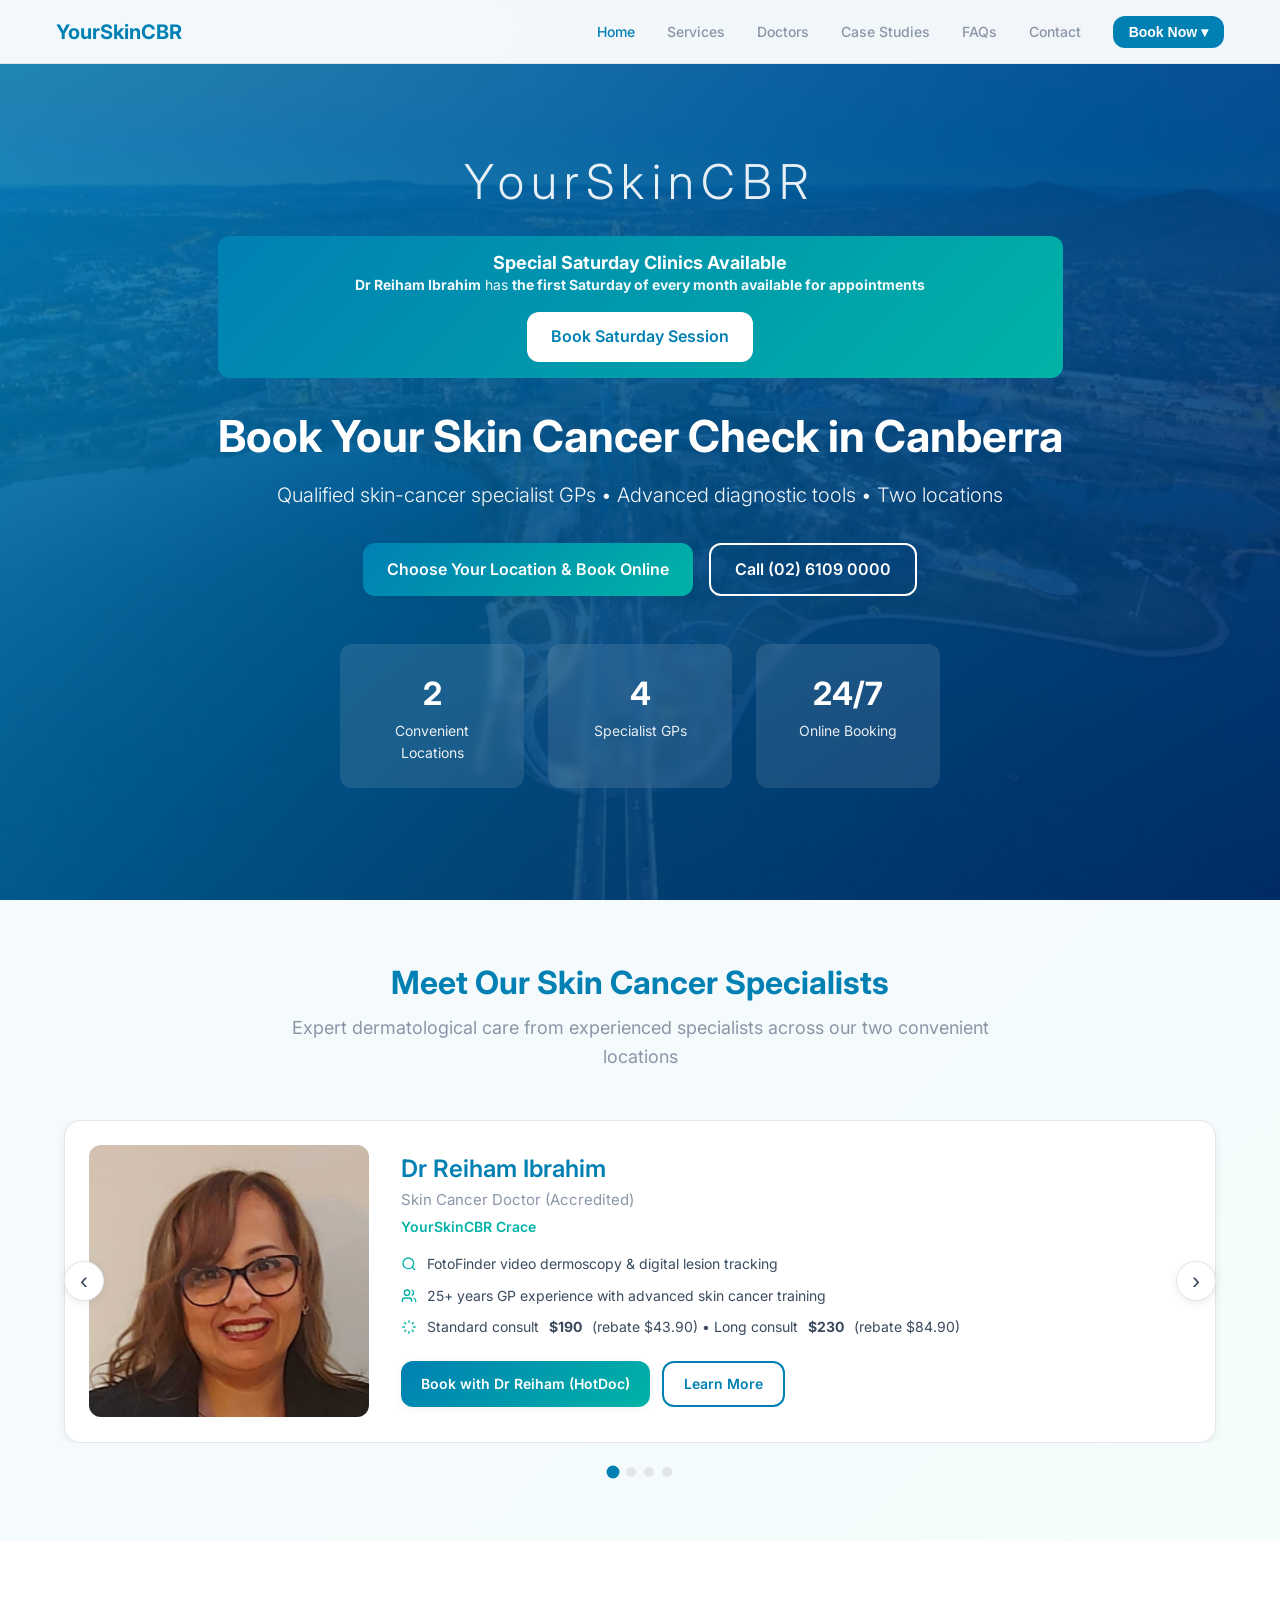
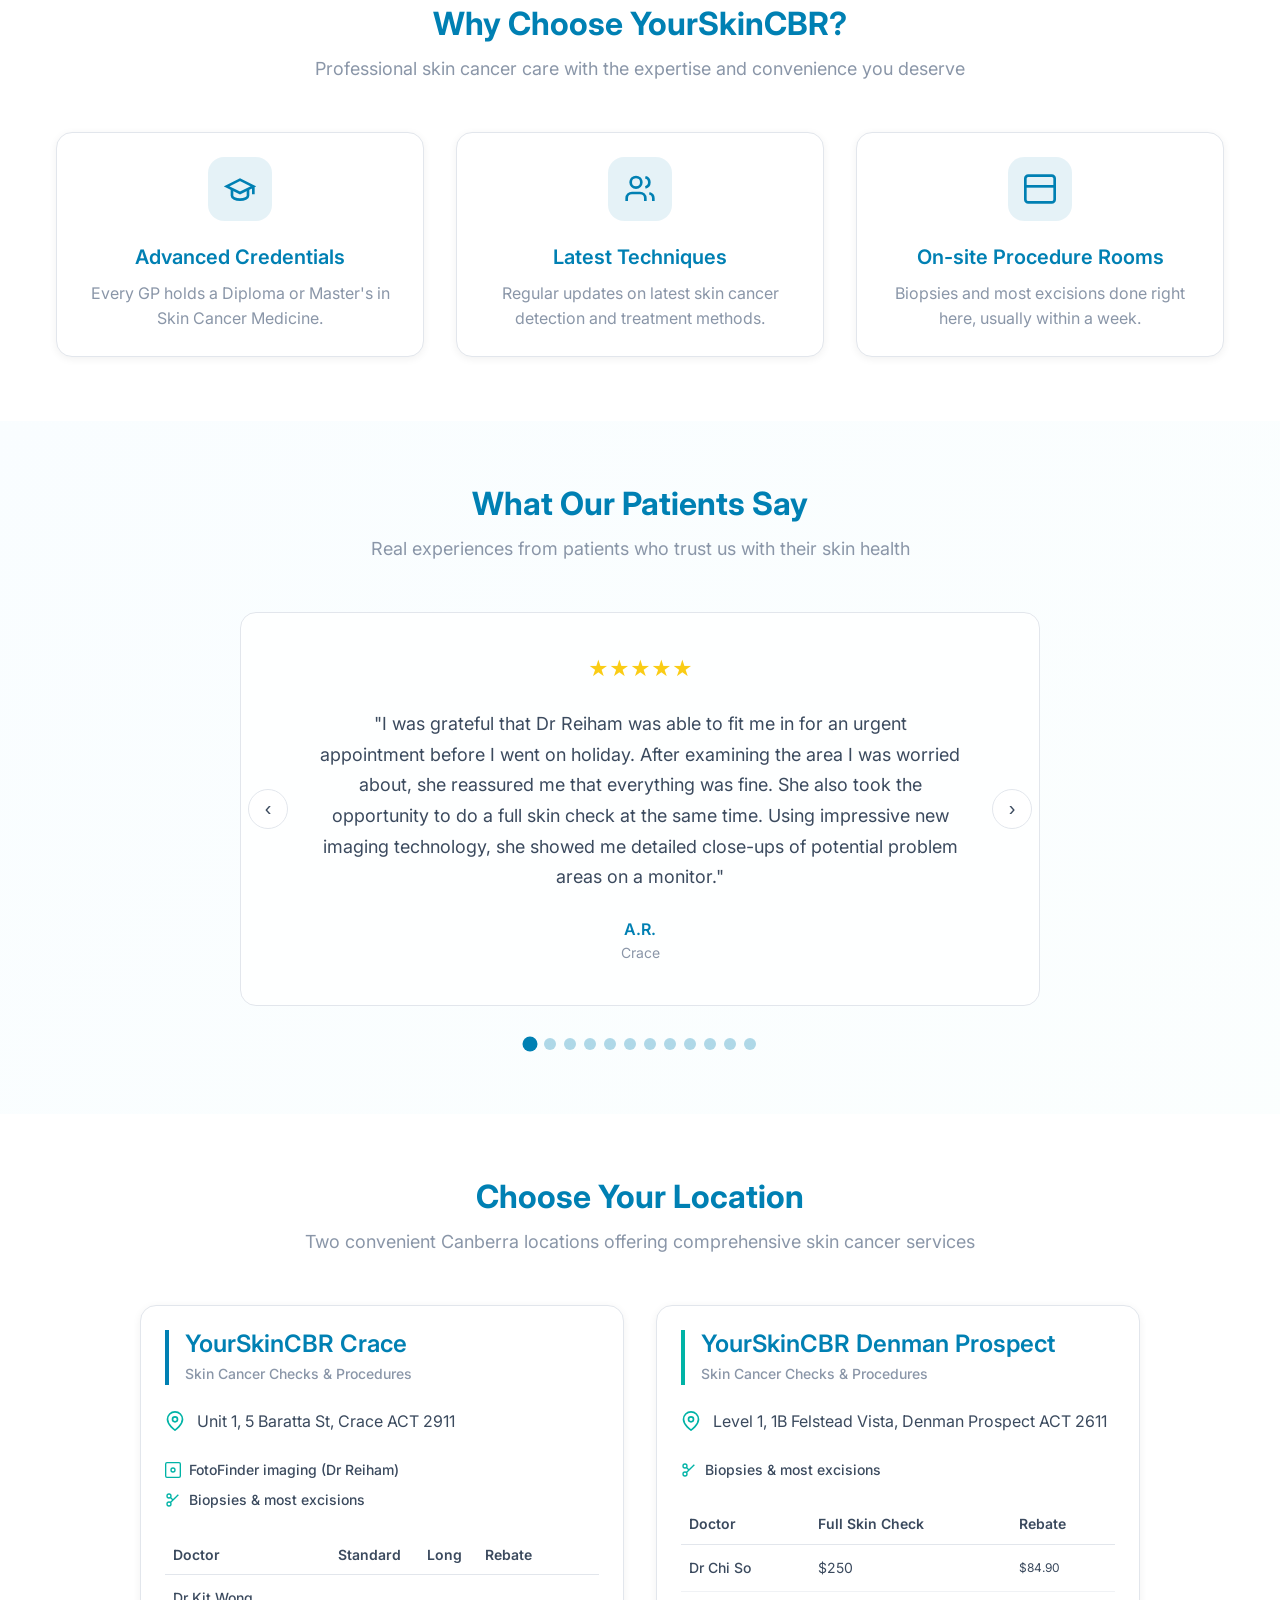
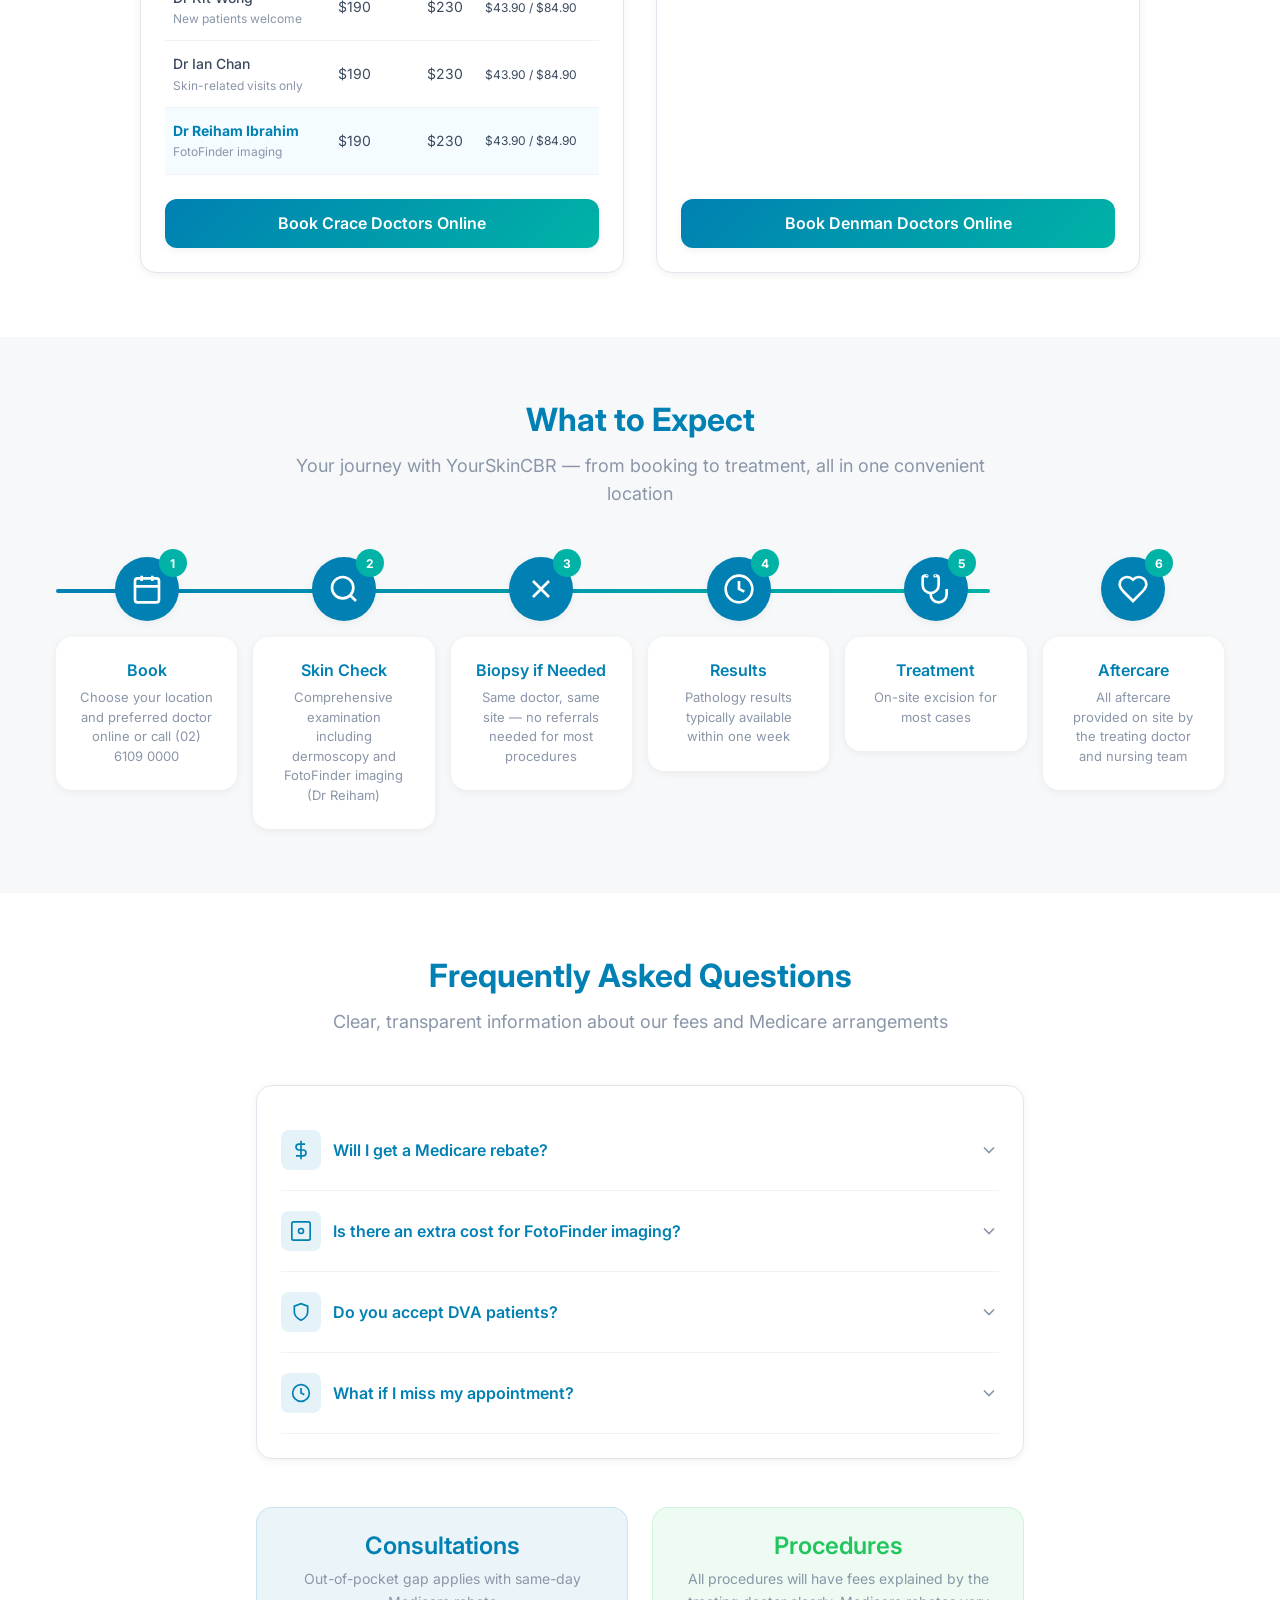
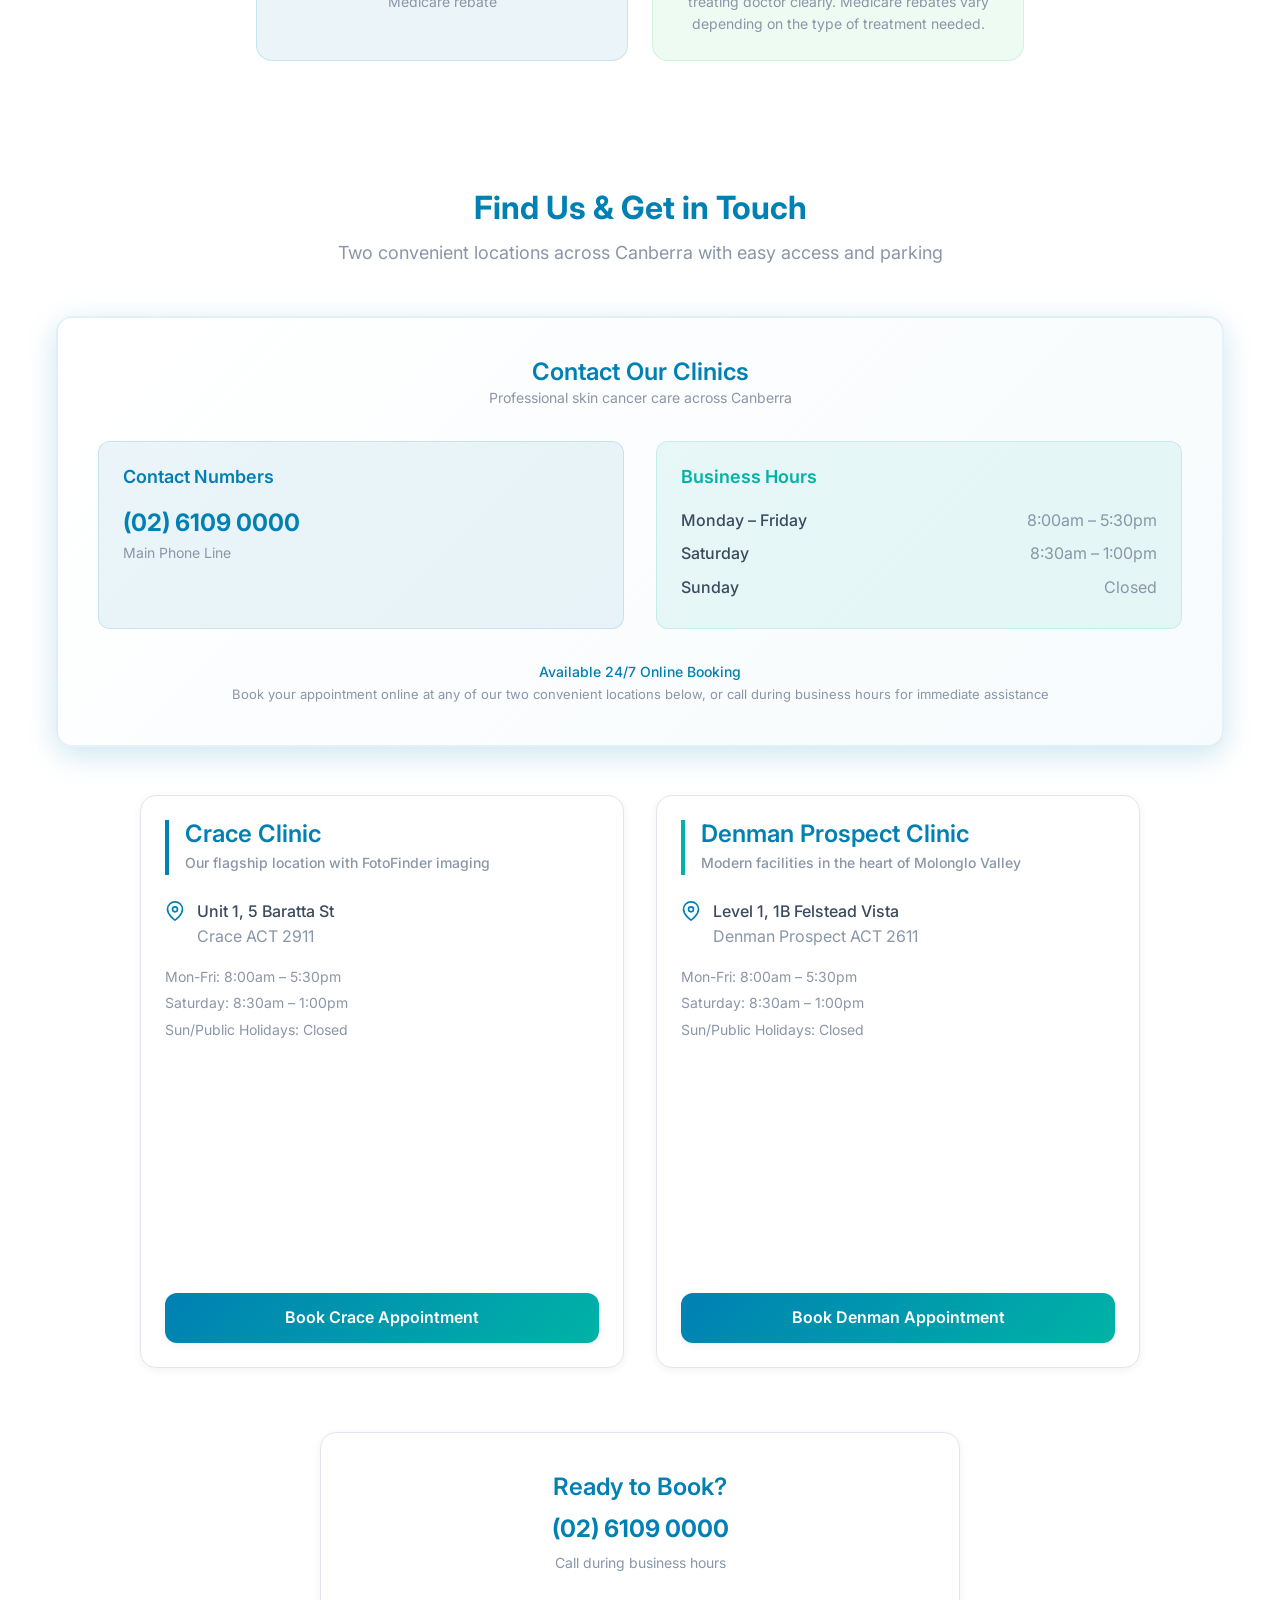
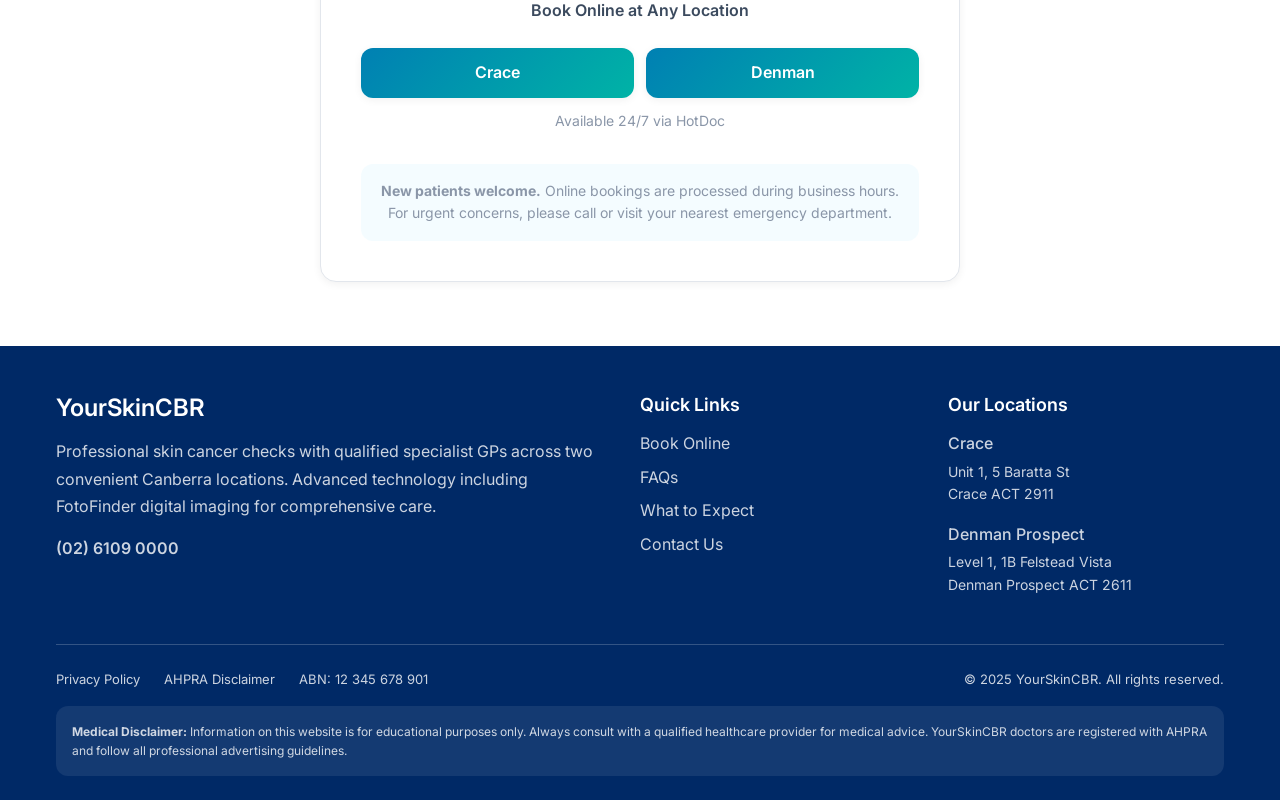
==== commit d1b4689f: "Add missed appointment policy States the practice cancellation policy: $50 for a missed standard app" ====
--- a/index.html
+++ b/index.html
@@ -658,6 +658,16 @@
           <svg class="chevron" width="20" height="20" viewBox="0 0 24 24" fill="none" stroke="currentColor" stroke-width="2"><polyline points="6 9 12 15 18 9"/></svg>
         </button>
         <div class="accordion-content"><div class="accordion-content-inner">We do not offer DVA direct-billing for skin cancer consultations or procedures. DVA patients will need to pay out-of-pocket fees and seek reimbursement directly from DVA.</div></div>
+      </div>
+      <div class="accordion-item">
+        <button class="accordion-trigger">
+          <div class="accordion-trigger-icon">
+            <svg viewBox="0 0 24 24" fill="none" stroke="currentColor" stroke-width="2"><circle cx="12" cy="12" r="10"/><polyline points="12 6 12 12 16 14"/></svg>
+          </div>
+          <span>What if I miss my appointment?</span>
+          <svg class="chevron" width="20" height="20" viewBox="0 0 24 24" fill="none" stroke="currentColor" stroke-width="2"><polyline points="6 9 12 15 18 9"/></svg>
+        </button>
+        <div class="accordion-content"><div class="accordion-content-inner">Please give as much notice as possible if you need to cancel or reschedule. Missed appointments without notice will attract a $50 fee for a standard appointment and $100 for a long appointment.</div></div>
       </div>
     </div>
 
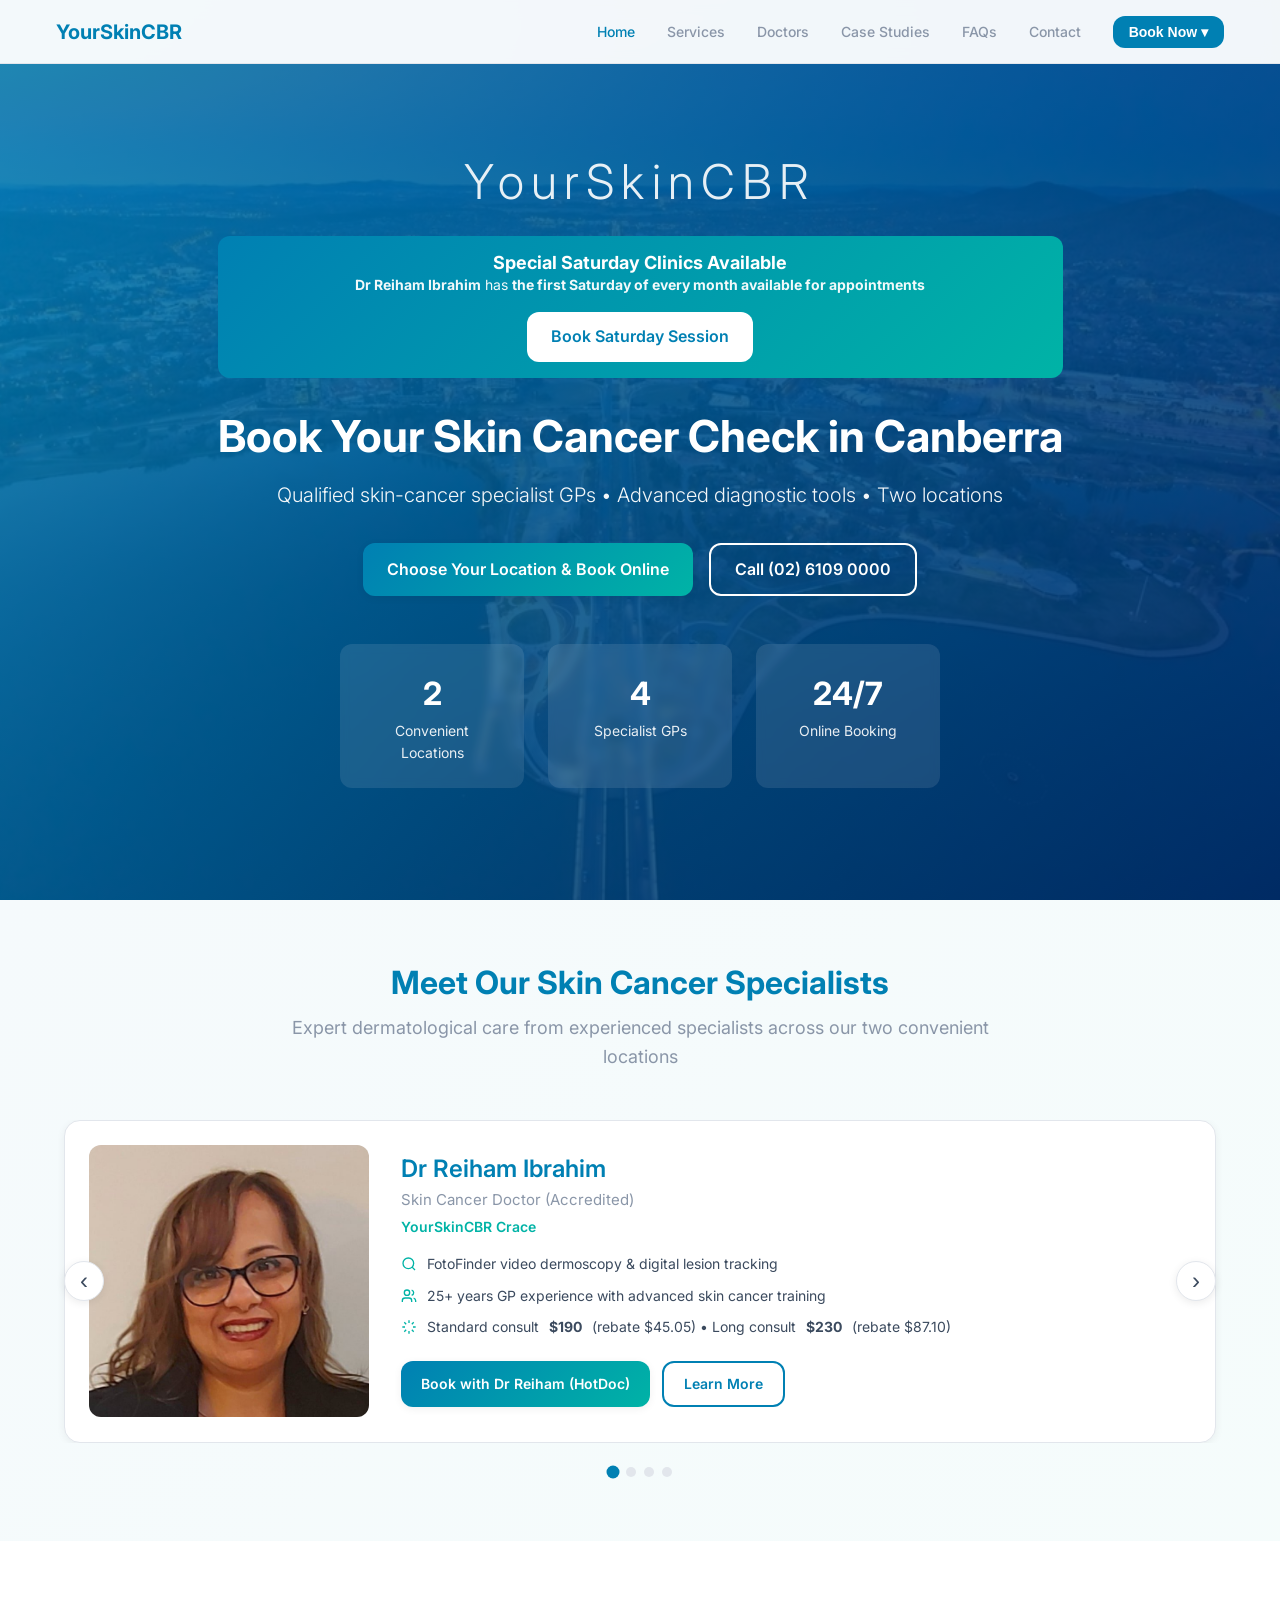
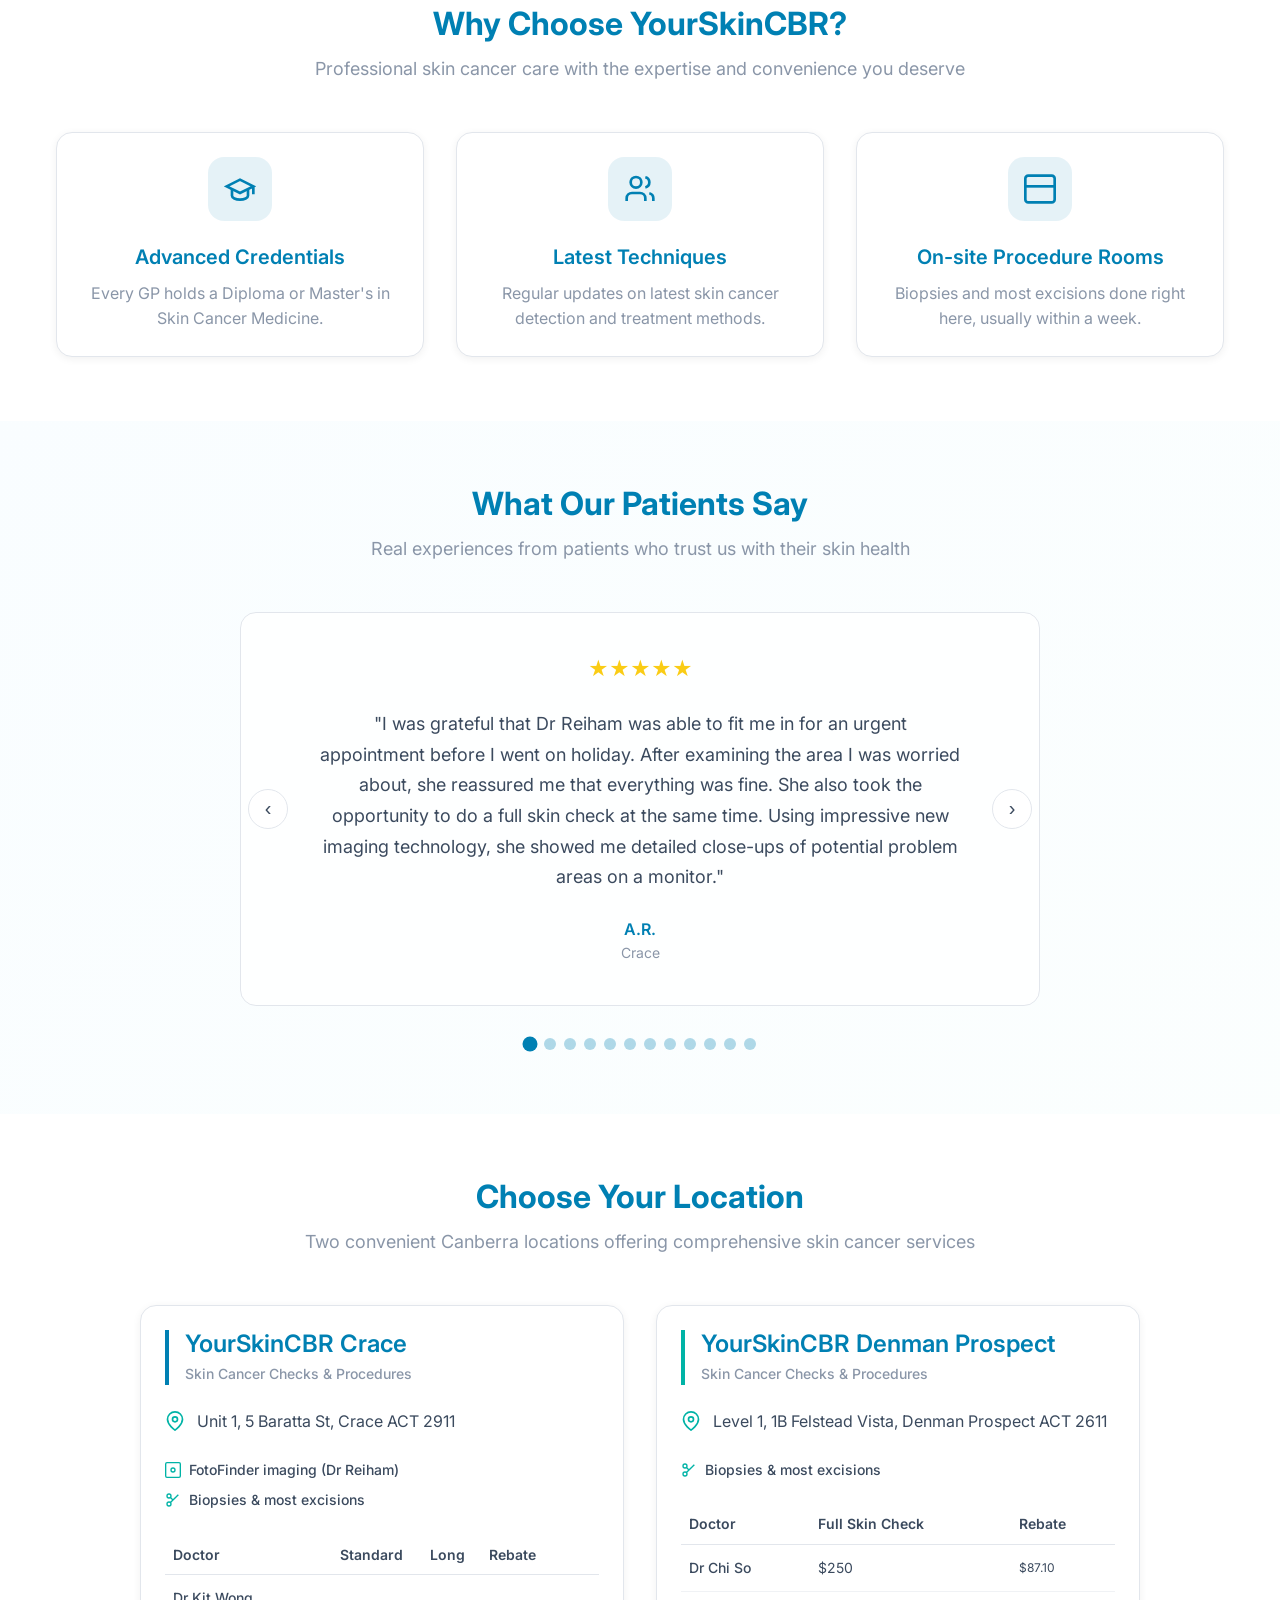
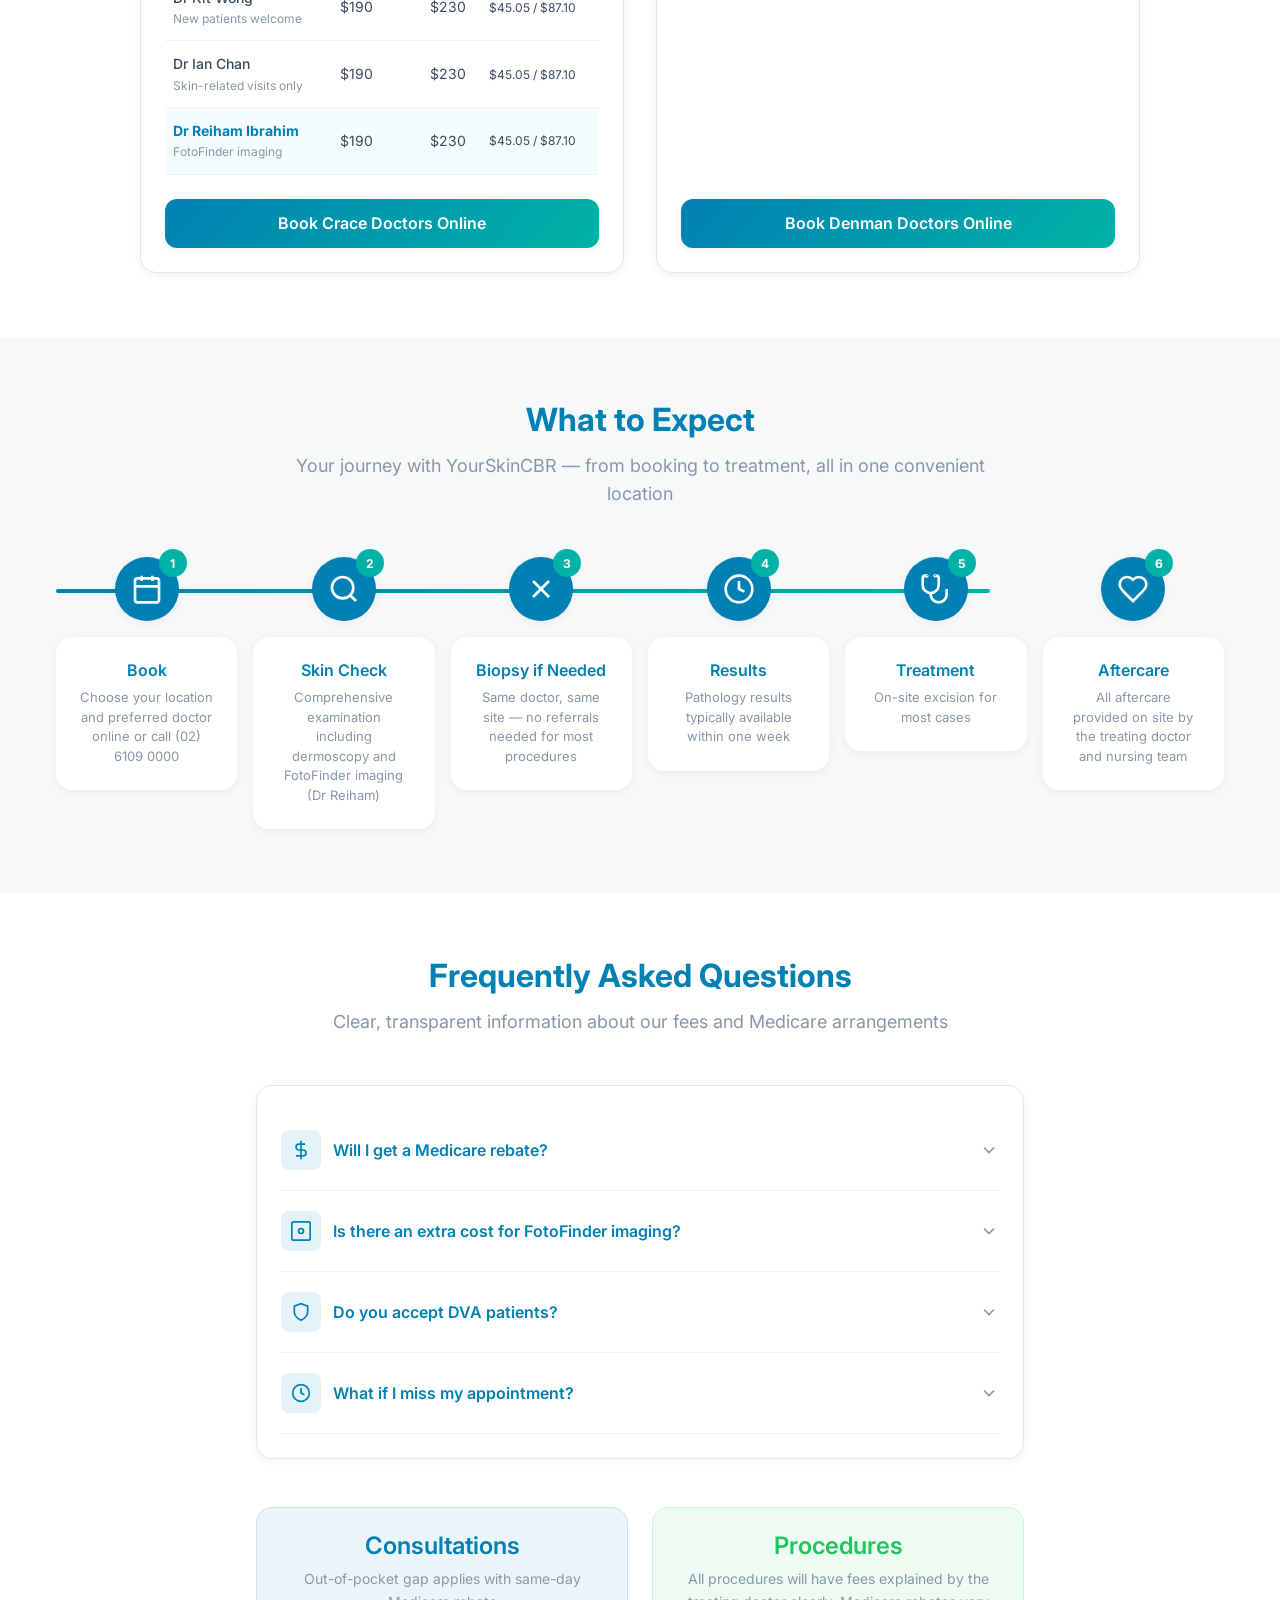
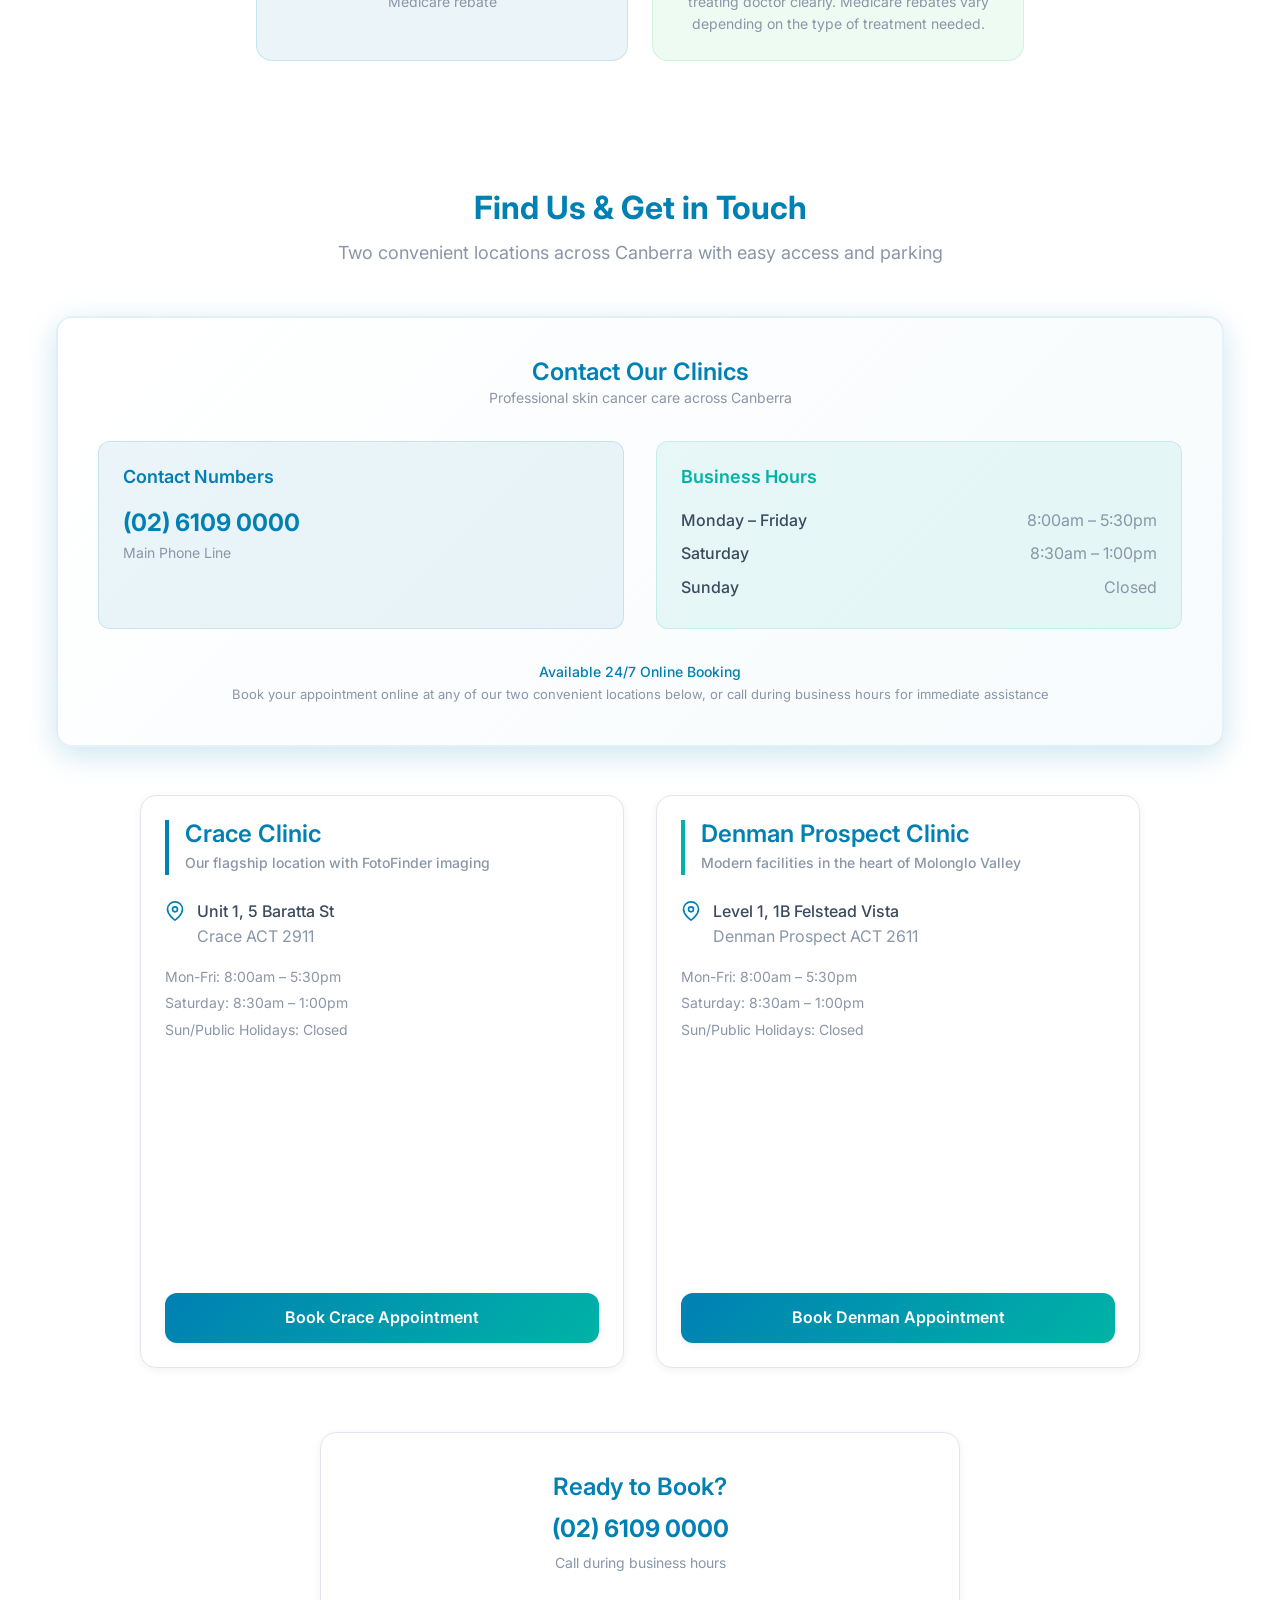
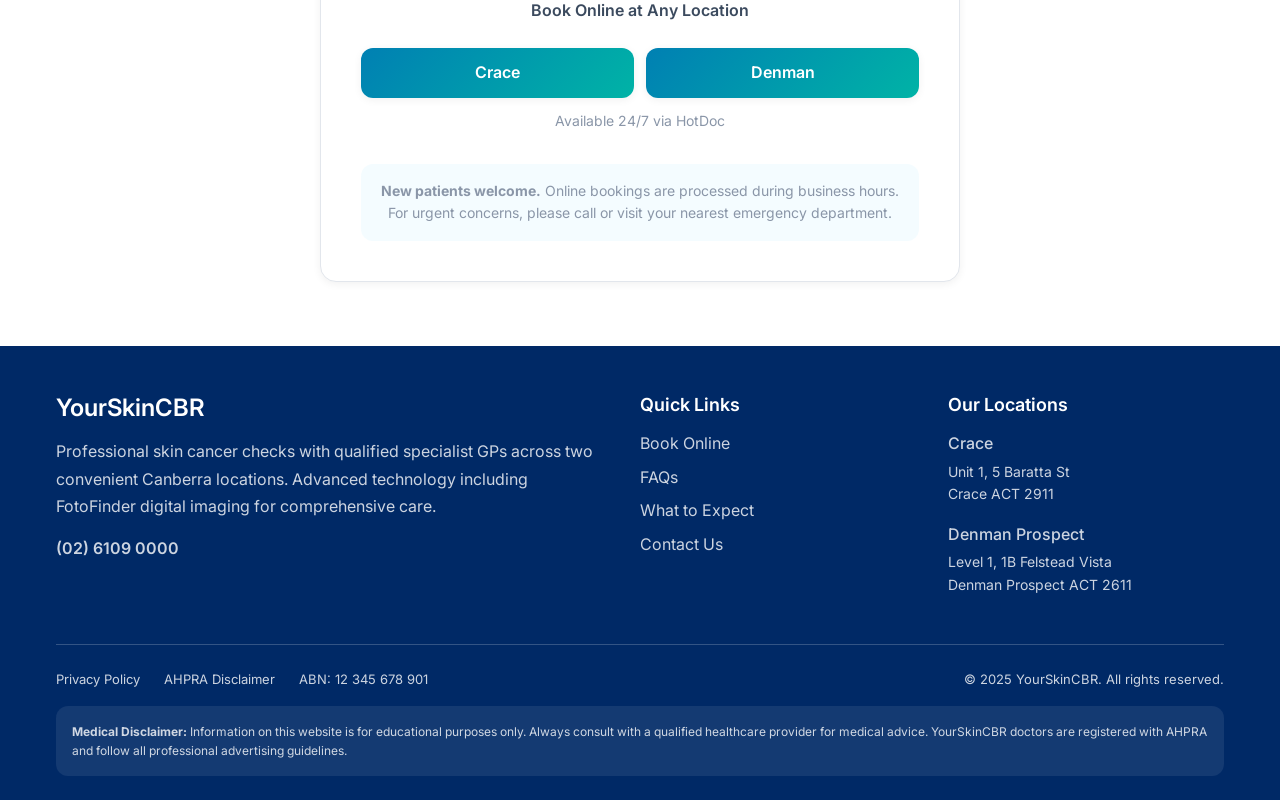
==== commit caa9b4d3: "Update Medicare rebates to current values Item 23 (standard, <20 min): $43.90 -> $45.05 Item 36 (lon" ====
--- a/index.html
+++ b/index.html
@@ -148,7 +148,7 @@
                   </li>
                   <li>
                     <svg viewBox="0 0 24 24" fill="none" stroke="currentColor" stroke-width="2" width="16" height="16"><path d="M12 2v4M12 18v4M4.93 4.93l2.83 2.83M16.24 16.24l2.83 2.83M2 12h4M18 12h4M4.93 19.07l2.83-2.83M16.24 7.76l2.83-2.83"/></svg>
-                    Standard consult <strong>$190</strong> (rebate $43.90) &bull; Long consult <strong>$230</strong> (rebate $84.90)
+                    Standard consult <strong>$190</strong> (rebate $45.05) &bull; Long consult <strong>$230</strong> (rebate $87.10)
                   </li>
                 </ul>
                 <div class="doc-slide-actions">
@@ -182,7 +182,7 @@
                   </li>
                   <li>
                     <svg viewBox="0 0 24 24" fill="none" stroke="currentColor" stroke-width="2" width="16" height="16"><path d="M12 2v4M12 18v4M4.93 4.93l2.83 2.83M16.24 16.24l2.83 2.83M2 12h4M18 12h4M4.93 19.07l2.83-2.83M16.24 7.76l2.83-2.83"/></svg>
-                    Standard consult <strong>$190</strong> (rebate $43.90) &bull; Long consult <strong>$230</strong> (rebate $84.90)
+                    Standard consult <strong>$190</strong> (rebate $45.05) &bull; Long consult <strong>$230</strong> (rebate $87.10)
                   </li>
                 </ul>
                 <div class="doc-slide-actions">
@@ -216,7 +216,7 @@
                   </li>
                   <li>
                     <svg viewBox="0 0 24 24" fill="none" stroke="currentColor" stroke-width="2" width="16" height="16"><path d="M12 2v4M12 18v4M4.93 4.93l2.83 2.83M16.24 16.24l2.83 2.83M2 12h4M18 12h4M4.93 19.07l2.83-2.83M16.24 7.76l2.83-2.83"/></svg>
-                    Standard consult <strong>$190</strong> (rebate $43.90) &bull; Long consult <strong>$230</strong> (rebate $84.90)
+                    Standard consult <strong>$190</strong> (rebate $45.05) &bull; Long consult <strong>$230</strong> (rebate $87.10)
                   </li>
                 </ul>
                 <div class="doc-slide-actions">
@@ -250,7 +250,7 @@
                   </li>
                   <li>
                     <svg viewBox="0 0 24 24" fill="none" stroke="currentColor" stroke-width="2" width="16" height="16"><path d="M12 2v4M12 18v4M4.93 4.93l2.83 2.83M16.24 16.24l2.83 2.83M2 12h4M18 12h4M4.93 19.07l2.83-2.83M16.24 7.76l2.83-2.83"/></svg>
-                    Full skin check <strong>$250</strong> (rebate $84.90)
+                    Full skin check <strong>$250</strong> (rebate $87.10)
                   </li>
                 </ul>
                 <div class="doc-slide-actions">
@@ -463,15 +463,15 @@
             <tbody>
               <tr>
                 <td><div class="doctor-name">Dr Kit Wong</div><div class="doctor-notes">New patients welcome</div></td>
-                <td>$190</td><td>$230</td><td class="rebate">$43.90 / $84.90</td>
+                <td>$190</td><td>$230</td><td class="rebate">$45.05 / $87.10</td>
               </tr>
               <tr>
                 <td><div class="doctor-name">Dr Ian Chan</div><div class="doctor-notes">Skin-related visits only</div></td>
-                <td>$190</td><td>$230</td><td class="rebate">$43.90 / $84.90</td>
+                <td>$190</td><td>$230</td><td class="rebate">$45.05 / $87.10</td>
               </tr>
               <tr class="featured">
                 <td><div class="doctor-name featured">Dr Reiham Ibrahim</div><div class="doctor-notes">FotoFinder imaging</div></td>
-                <td>$190</td><td>$230</td><td class="rebate">$43.90 / $84.90</td>
+                <td>$190</td><td>$230</td><td class="rebate">$45.05 / $87.10</td>
               </tr>
             </tbody>
           </table>
@@ -503,7 +503,7 @@
             <tbody>
               <tr>
                 <td><div class="doctor-name">Dr Chi So</div></td>
-                <td>$250</td><td class="rebate">$84.90</td>
+                <td>$250</td><td class="rebate">$87.10</td>
               </tr>
             </tbody>
           </table>
@@ -637,7 +637,7 @@
           <span>Will I get a Medicare rebate?</span>
           <svg class="chevron" width="20" height="20" viewBox="0 0 24 24" fill="none" stroke="currentColor" stroke-width="2"><polyline points="6 9 12 15 18 9"/></svg>
         </button>
-        <div class="accordion-content"><div class="accordion-content-inner">Yes &mdash; Medicare rebates are processed automatically on the day of your consultation. Standard consultations attract a $43.90 rebate, while longer consultations (&gt;20 minutes) attract an $84.90 rebate.</div></div>
+        <div class="accordion-content"><div class="accordion-content-inner">Yes &mdash; Medicare rebates are processed automatically on the day of your consultation. Standard consultations attract a $45.05 rebate, while longer consultations (&gt;20 minutes) attract an $87.10 rebate.</div></div>
       </div>
       <div class="accordion-item">
         <button class="accordion-trigger">
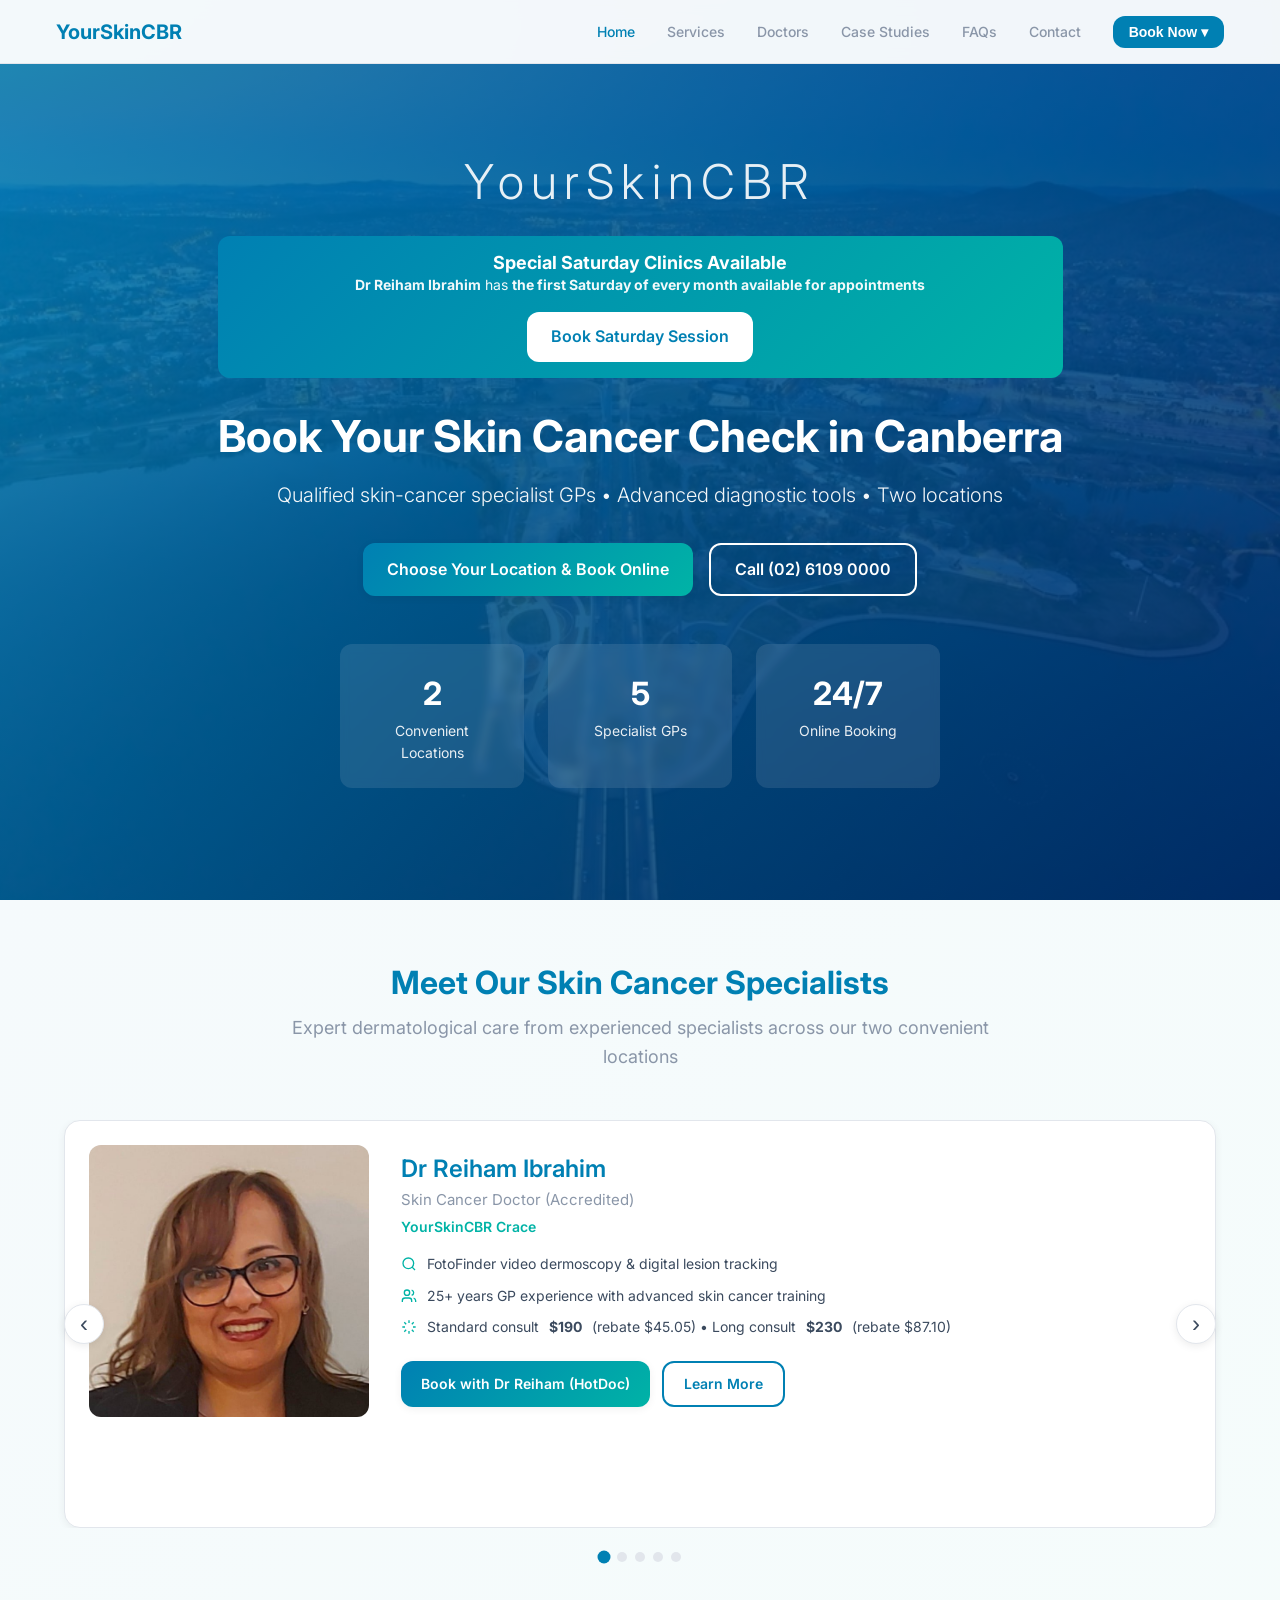
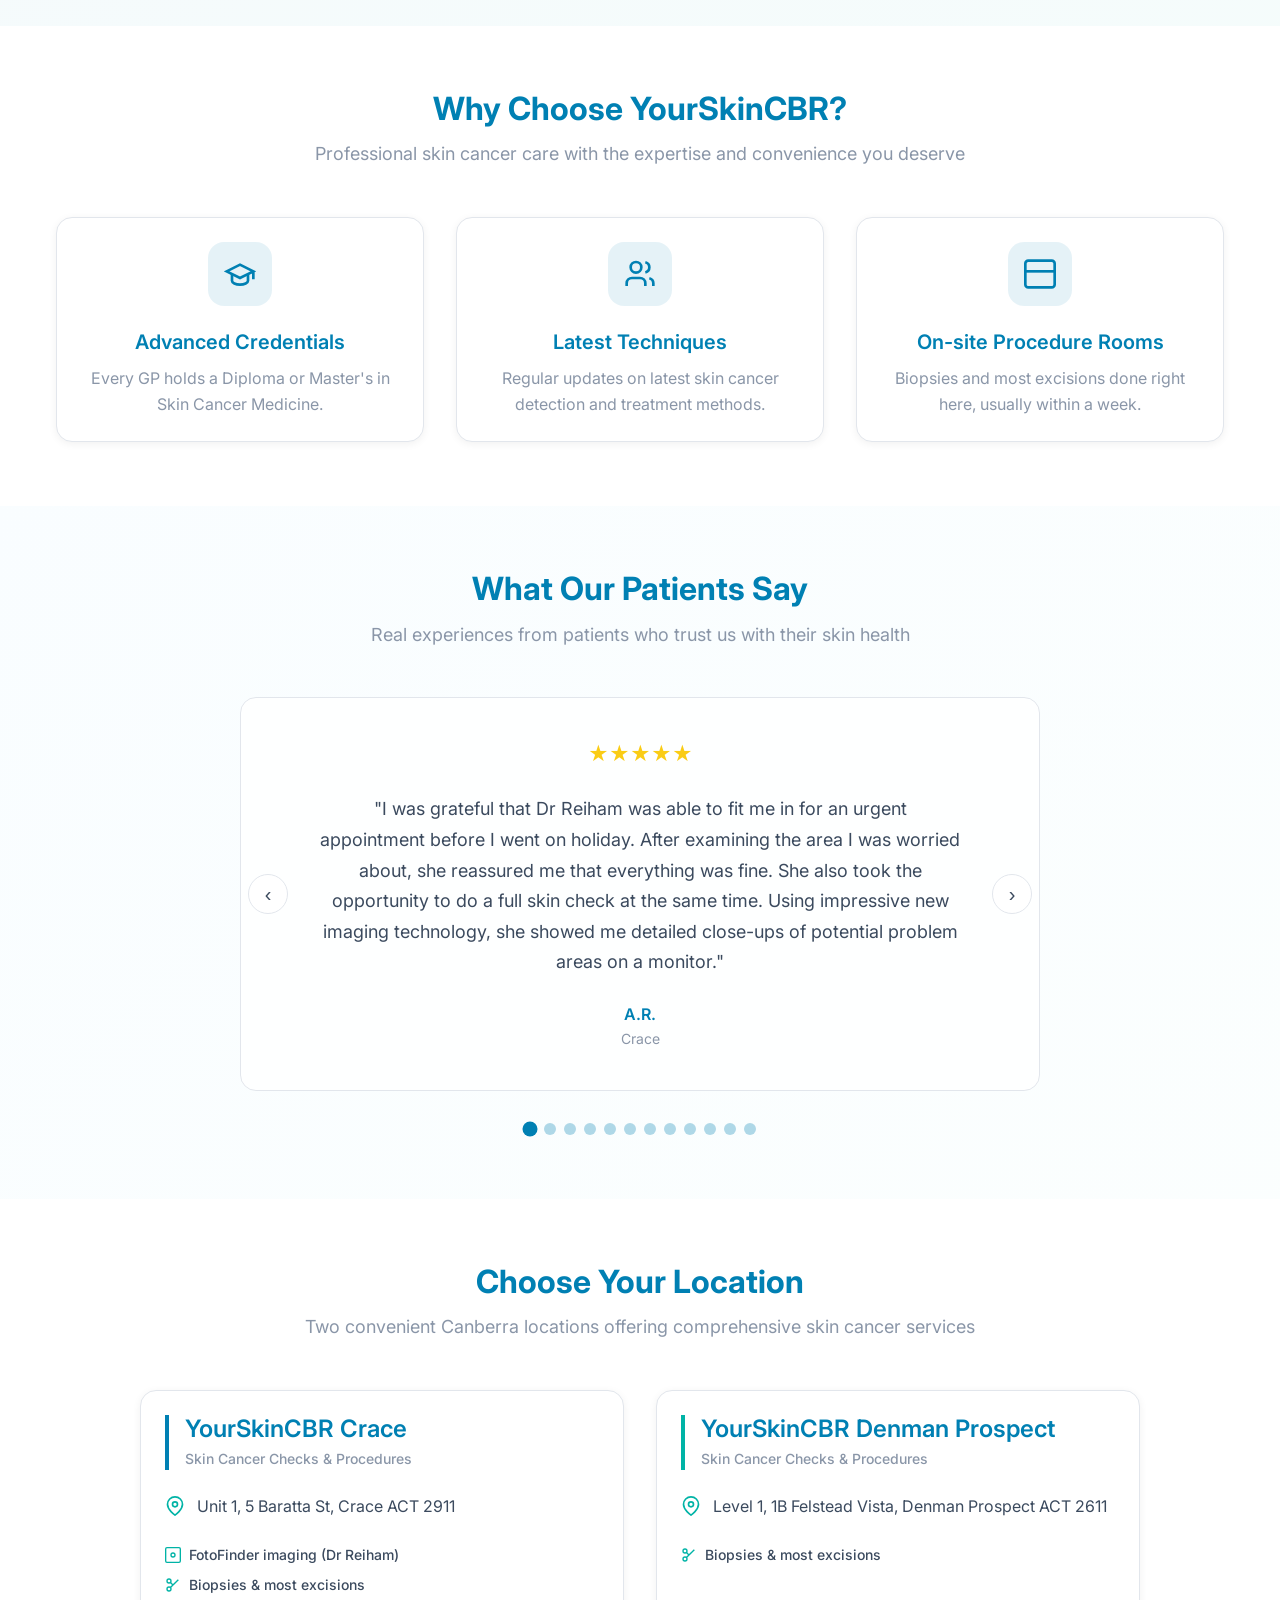
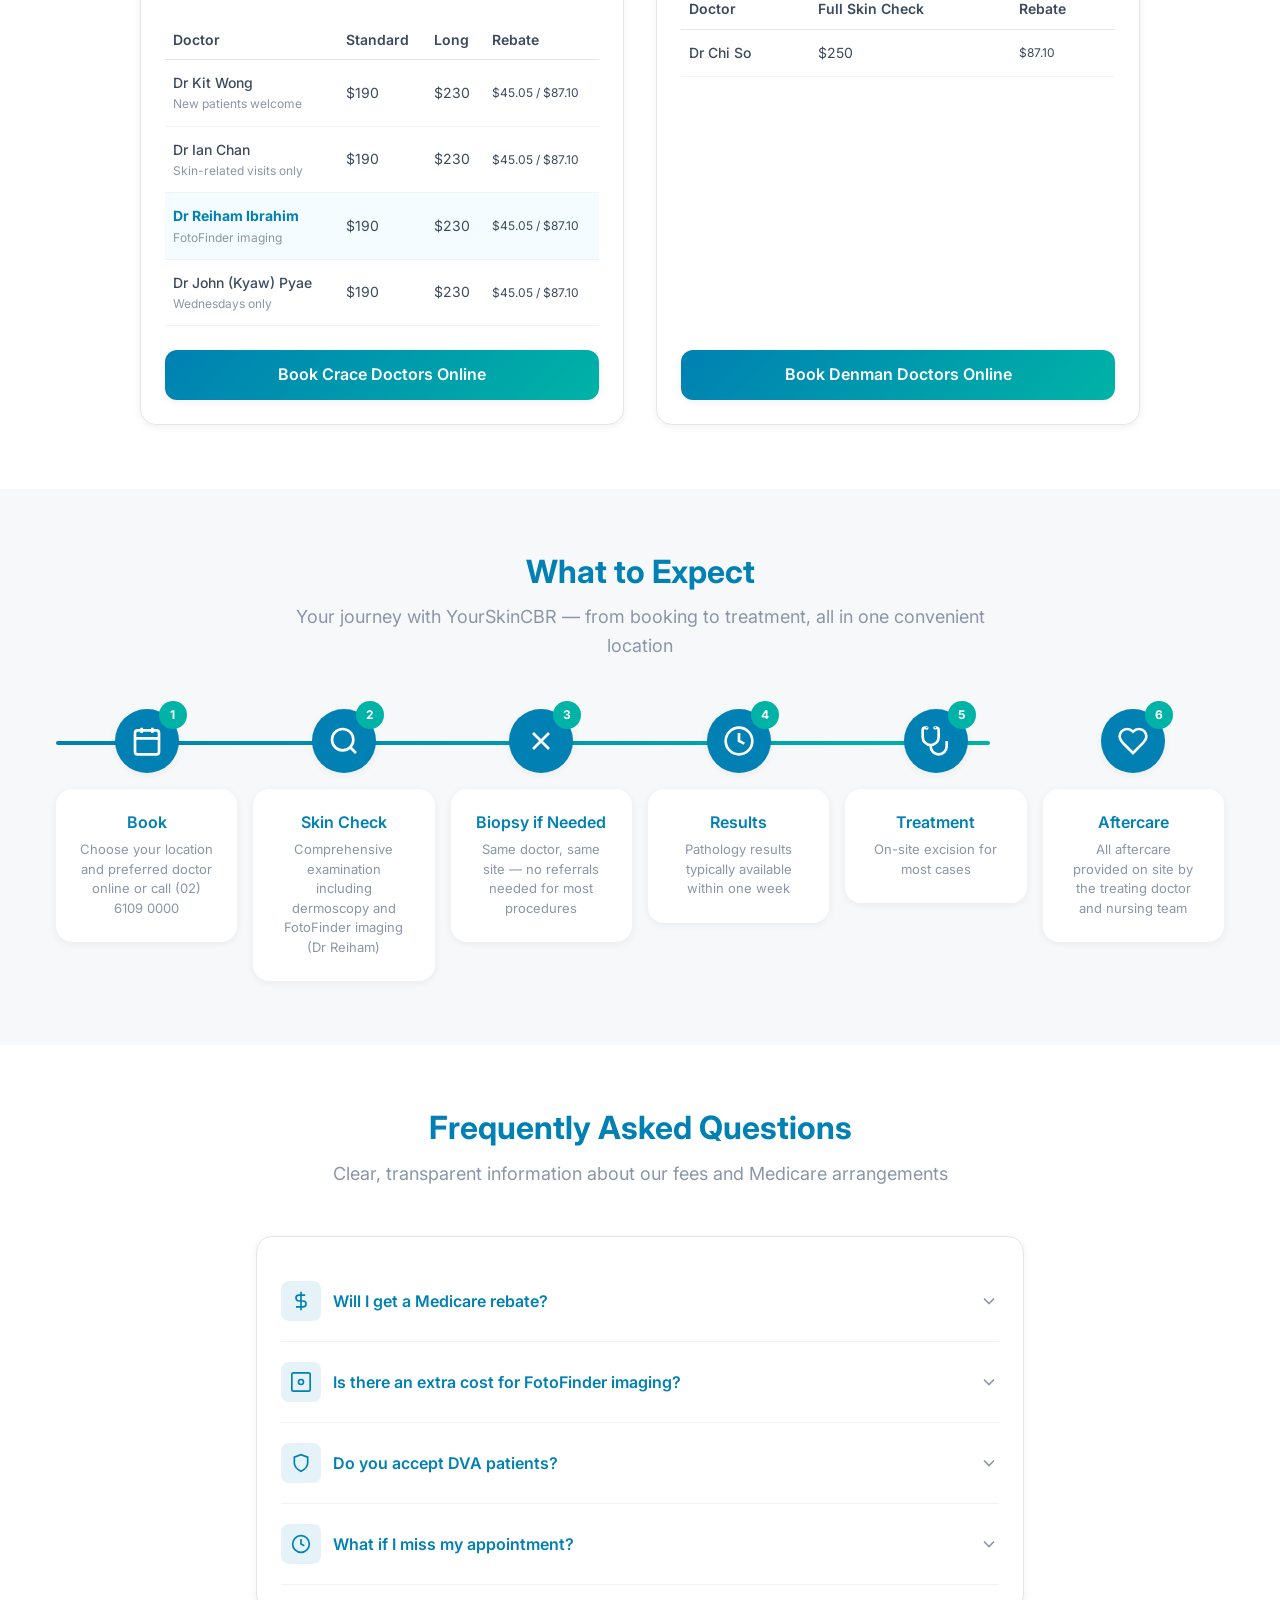
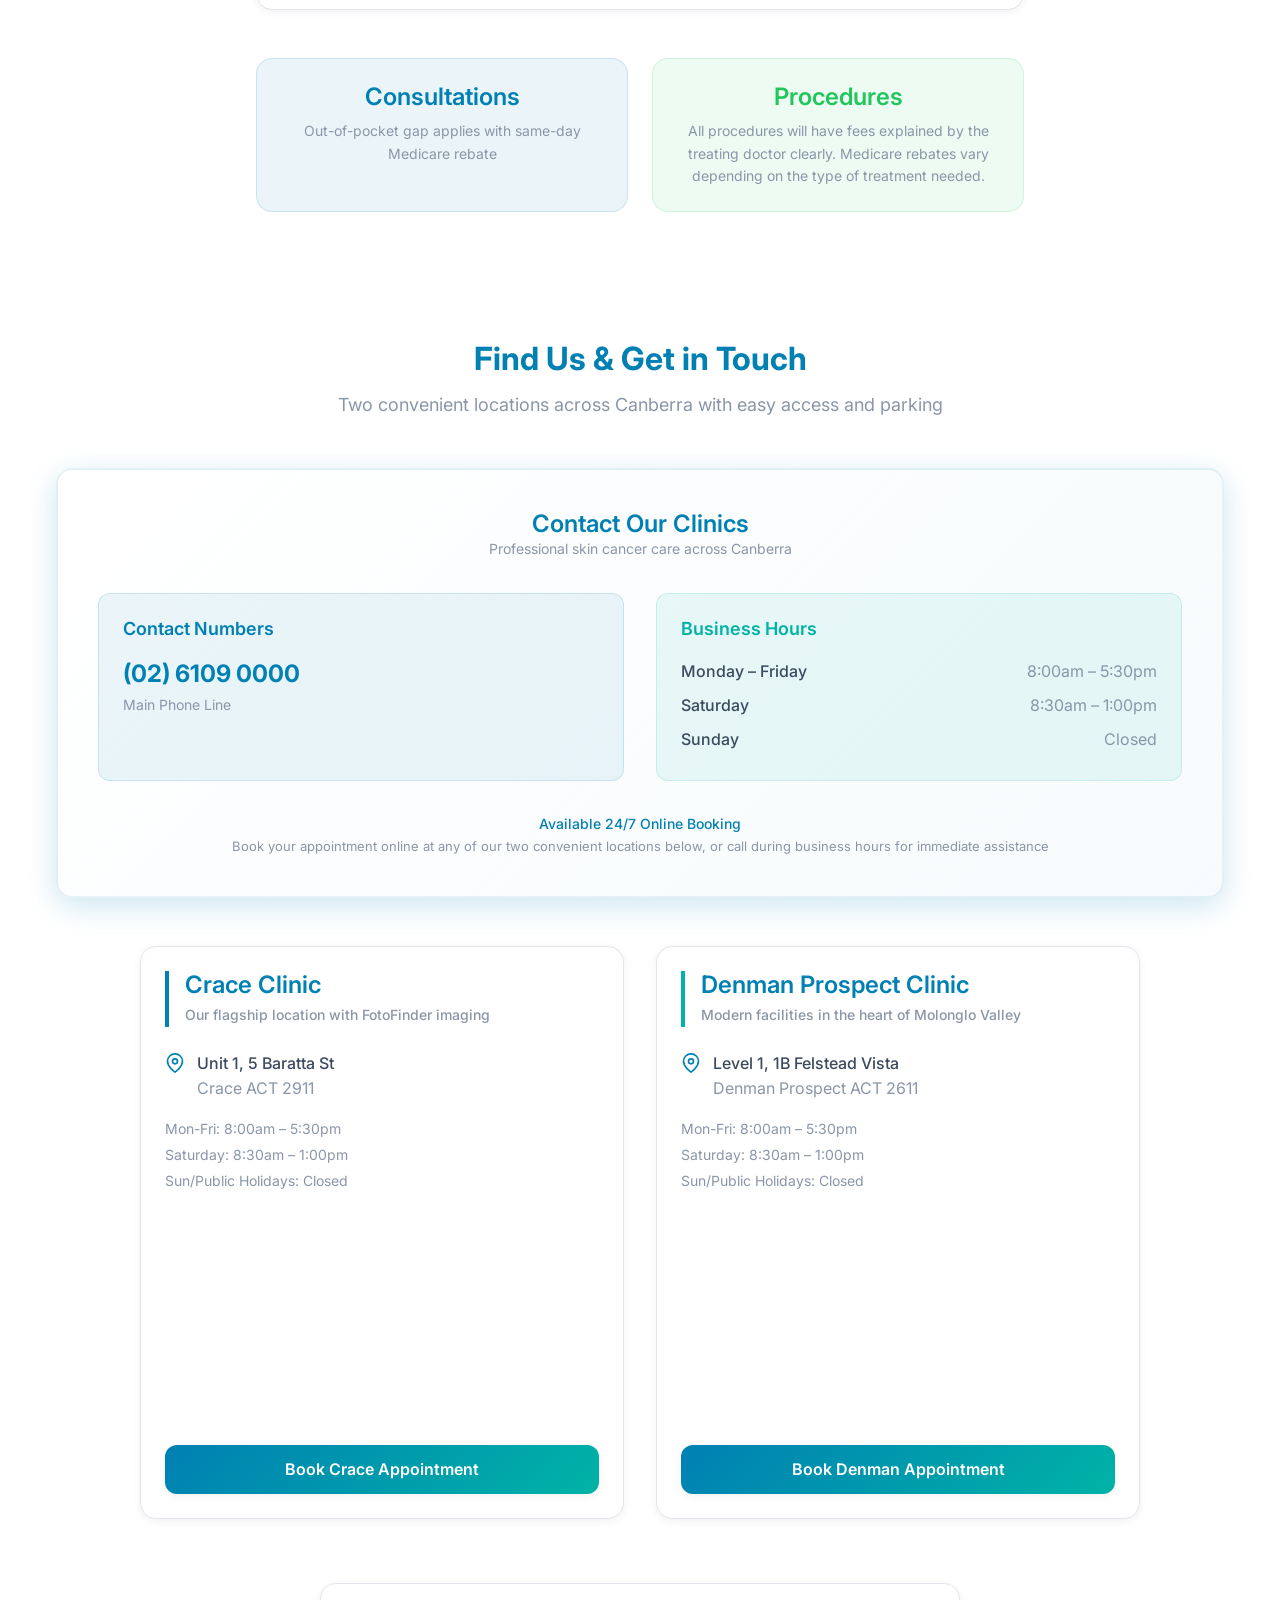
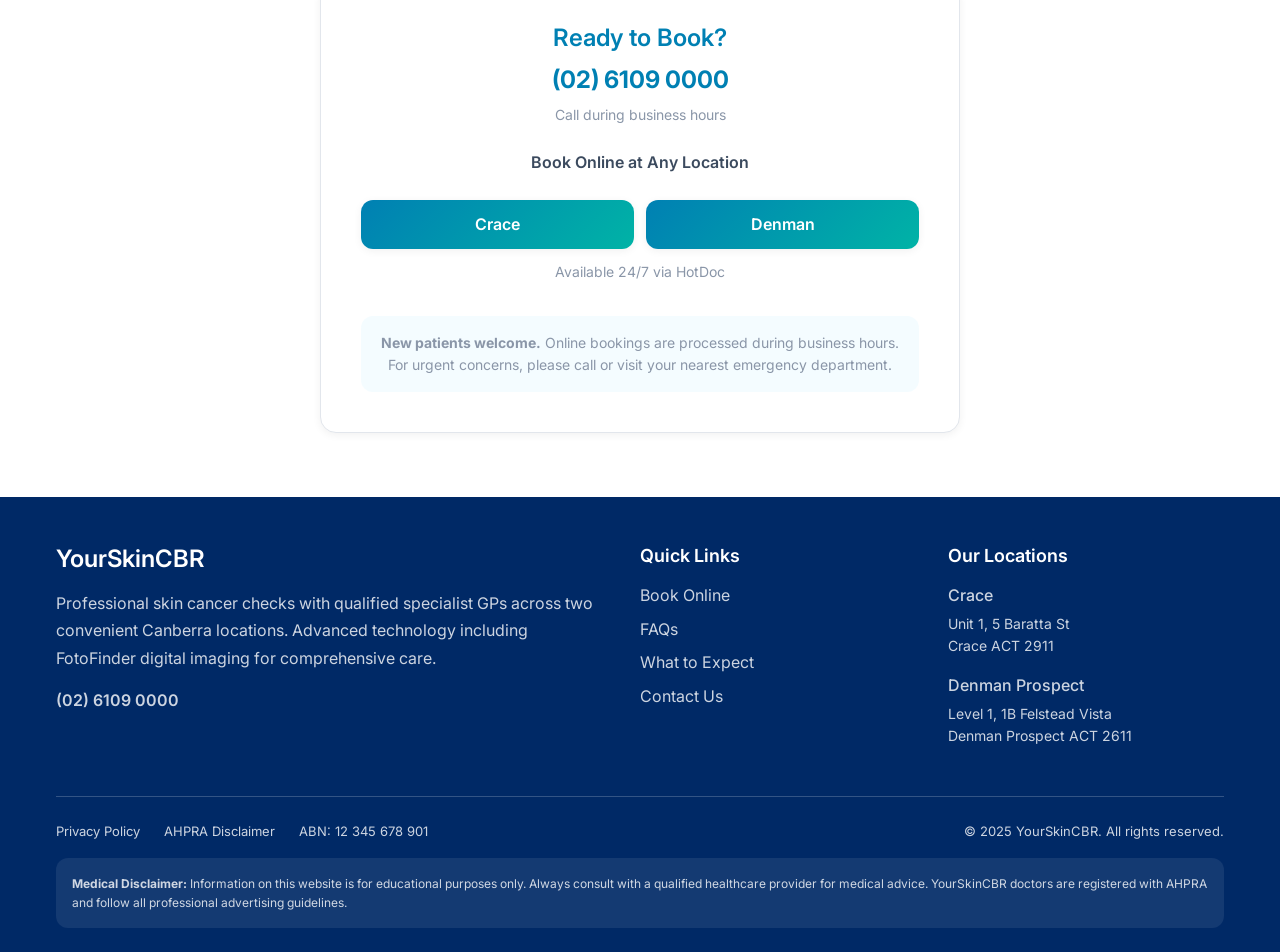
==== commit ee18cdfa: "Add Dr John Pyae to YourSkin CBR New doctor profile page, photo, and references across homepage, doc" ====
--- a/index.html
+++ b/index.html
@@ -12,10 +12,10 @@
   <meta name="viewport" content="width=device-width, initial-scale=1">
   <title>YourSkinCBR - Skin Cancer Checks in Canberra</title>
   <meta name="description" content="Book your skin cancer check with qualified specialist GPs across two Canberra locations. FotoFinder imaging, on-site procedures, and same-day Medicare rebates.">
-  <link rel="canonical" href="https://www.yourskincbr.com.au/">
+  <link rel="canonical" href="https://yourskincbr.com.au/">
   <meta property="og:type" content="website">
   <meta property="og:site_name" content="YourSkinCBR">
-  <meta property="og:url" content="https://www.yourskincbr.com.au/">
+  <meta property="og:url" content="https://yourskincbr.com.au/">
   <meta property="og:title" content="YourSkinCBR - Skin Cancer Checks in Canberra">
   <meta property="og:description" content="Book your skin cancer check with qualified specialist GPs across two Canberra locations. FotoFinder imaging, on-site procedures, and same-day Medicare rebates.">
   <meta name="twitter:card" content="summary">
@@ -105,7 +105,7 @@
         <div class="hero-stat-label">Convenient Locations</div>
       </div>
       <div class="hero-stat">
-        <div class="hero-stat-number">4</div>
+        <div class="hero-stat-number">5</div>
         <div class="hero-stat-label">Specialist GPs</div>
       </div>
       <div class="hero-stat">
@@ -222,6 +222,44 @@
                 <div class="doc-slide-actions">
                   <a href="https://yourgp.group/ianchan" target="_blank" rel="noopener noreferrer" class="btn btn-primary doc-slide-book">Book with Dr Ian (HotDoc)</a>
                   <a href="doctors/dr-ian-chan/" class="btn btn-outline doc-slide-learn">Learn More</a>
+                </div>
+              </div>
+            </div>
+          </div>
+        </div>
+
+        <!-- Dr John (Kyaw) Pyae -->
+        <div class="doc-slide">
+          <div class="card doc-slide-card">
+            <div class="doc-slide-inner">
+              <div class="doc-slide-photo">
+                <img src="images/doctors/john-pyae.png" alt="Dr John (Kyaw) Pyae - Skin Cancer Specialist GP at YourSkinCBR Crace">
+              </div>
+              <div class="doc-slide-info">
+                <h3>Dr John (Kyaw) Pyae</h3>
+                <p class="doc-slide-title">Skin-Cancer Specialist GP</p>
+                <p class="doc-slide-location">YourSkinCBR Crace &bull; Wednesdays</p>
+                <ul class="doc-slide-features">
+                  <li>
+                    <svg viewBox="0 0 24 24" fill="none" stroke="currentColor" stroke-width="2" width="16" height="16"><circle cx="11" cy="11" r="8"/><path d="m21 21-4.35-4.35"/></svg>
+                    Skin checks, dermoscopy &amp; minor procedures
+                  </li>
+                  <li>
+                    <svg viewBox="0 0 24 24" fill="none" stroke="currentColor" stroke-width="2" width="16" height="16"><path d="M16 21v-2a4 4 0 0 0-4-4H6a4 4 0 0 0-4 4v2"/><circle cx="9" cy="7" r="4"/><path d="M22 21v-2a4 4 0 0 0-3-3.87"/><path d="M16 3.13a4 4 0 0 1 0 7.75"/></svg>
+                    Masters in Skin Cancer Medicine (UQ), Fellow of the RACGP
+                  </li>
+                  <li>
+                    <svg viewBox="0 0 24 24" fill="none" stroke="currentColor" stroke-width="2" width="16" height="16"><path d="M12 2v4M12 18v4M4.93 4.93l2.83 2.83M16.24 16.24l2.83 2.83M2 12h4M18 12h4M4.93 19.07l2.83-2.83M16.24 7.76l2.83-2.83"/></svg>
+                    Standard consult <strong>$190</strong> (rebate $45.05) &bull; Long consult <strong>$230</strong> (rebate $87.10)
+                  </li>
+                </ul>
+                <div style="background: var(--muted-bg); border-left: 4px solid var(--accent); border-radius: var(--radius); padding: 0.75rem 0.875rem; margin-bottom: 1rem; text-align: left;">
+                  <strong style="display: block; color: var(--primary); font-size: 0.813rem; margin-bottom: 0.35rem;">Choosing your appointment type</strong>
+                  <p style="margin: 0; font-size: 0.813rem; color: var(--muted); line-height: 1.5;">When booking, please select either <strong>Skin Check &ndash; Full Skin Check with Dermatoscope</strong> or <strong>Skin Check &ndash; One Spot Only with Dermatoscope</strong>.</p>
+                </div>
+                <div class="doc-slide-actions">
+                  <a href="https://www.hotdoc.com.au/medical-centres/crace-ACT-2911/yourgp-crace-yourgp-lyneham/doctors/dr-john-pyae" target="_blank" rel="noopener noreferrer" class="btn btn-primary doc-slide-book">Book with Dr John (HotDoc)</a>
+                  <a href="doctors/dr-john-pyae/" class="btn btn-outline doc-slide-learn">Learn More</a>
                 </div>
               </div>
             </div>
@@ -473,6 +511,10 @@
                 <td><div class="doctor-name featured">Dr Reiham Ibrahim</div><div class="doctor-notes">FotoFinder imaging</div></td>
                 <td>$190</td><td>$230</td><td class="rebate">$45.05 / $87.10</td>
               </tr>
+              <tr>
+                <td><div class="doctor-name">Dr John (Kyaw) Pyae</div><div class="doctor-notes">Wednesdays only</div></td>
+                <td>$190</td><td>$230</td><td class="rebate">$45.05 / $87.10</td>
+              </tr>
             </tbody>
           </table>
           <a href="book-crace/" class="btn btn-primary btn-block">Book Crace Doctors Online</a>
@@ -836,7 +878,7 @@
   "@type": "MedicalClinic",
   "name": "YourSkinCBR",
   "description": "Skin cancer specialist GPs providing comprehensive checks, FotoFinder imaging, and procedures across two Canberra locations",
-  "url": "https://www.yourskincbr.com.au",
+  "url": "https://yourskincbr.com.au",
   "telephone": "+61261090000",
   "isAcceptingNewPatients": true,
   "currenciesAccepted": "AUD",
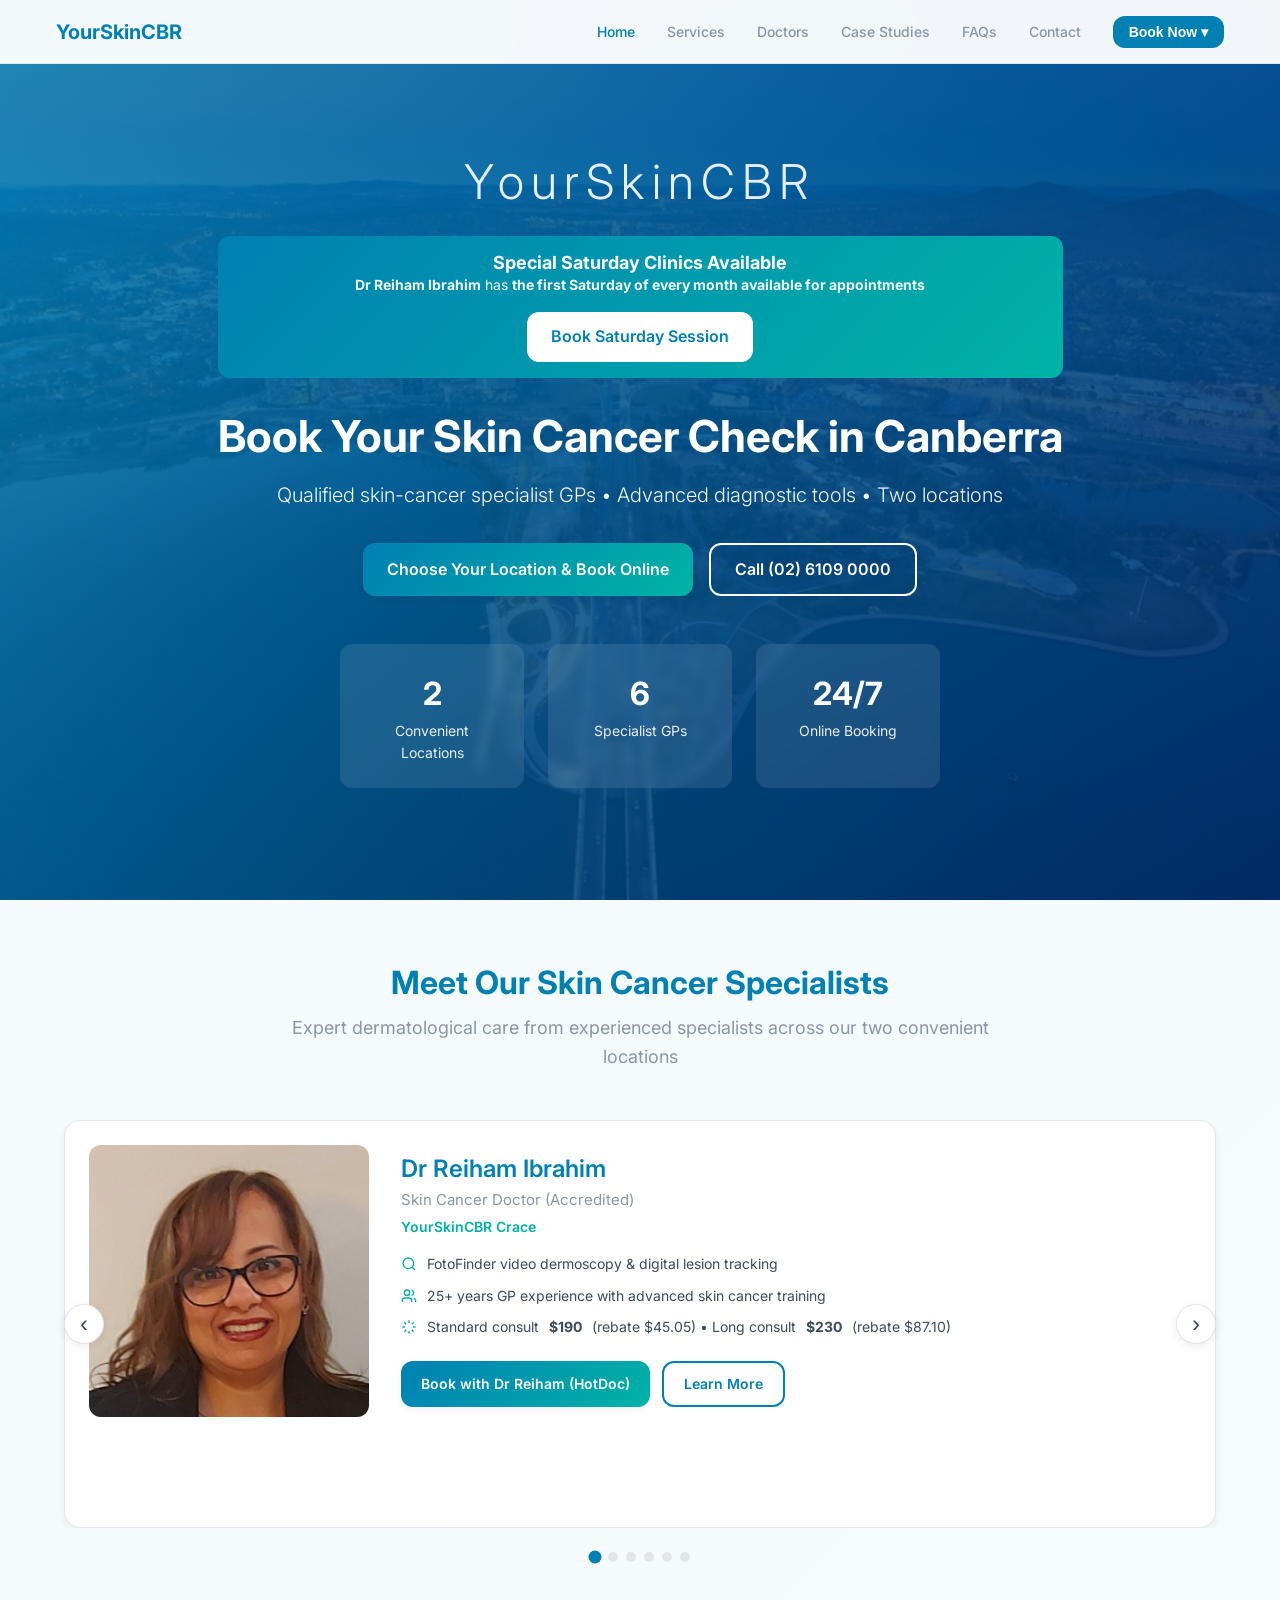
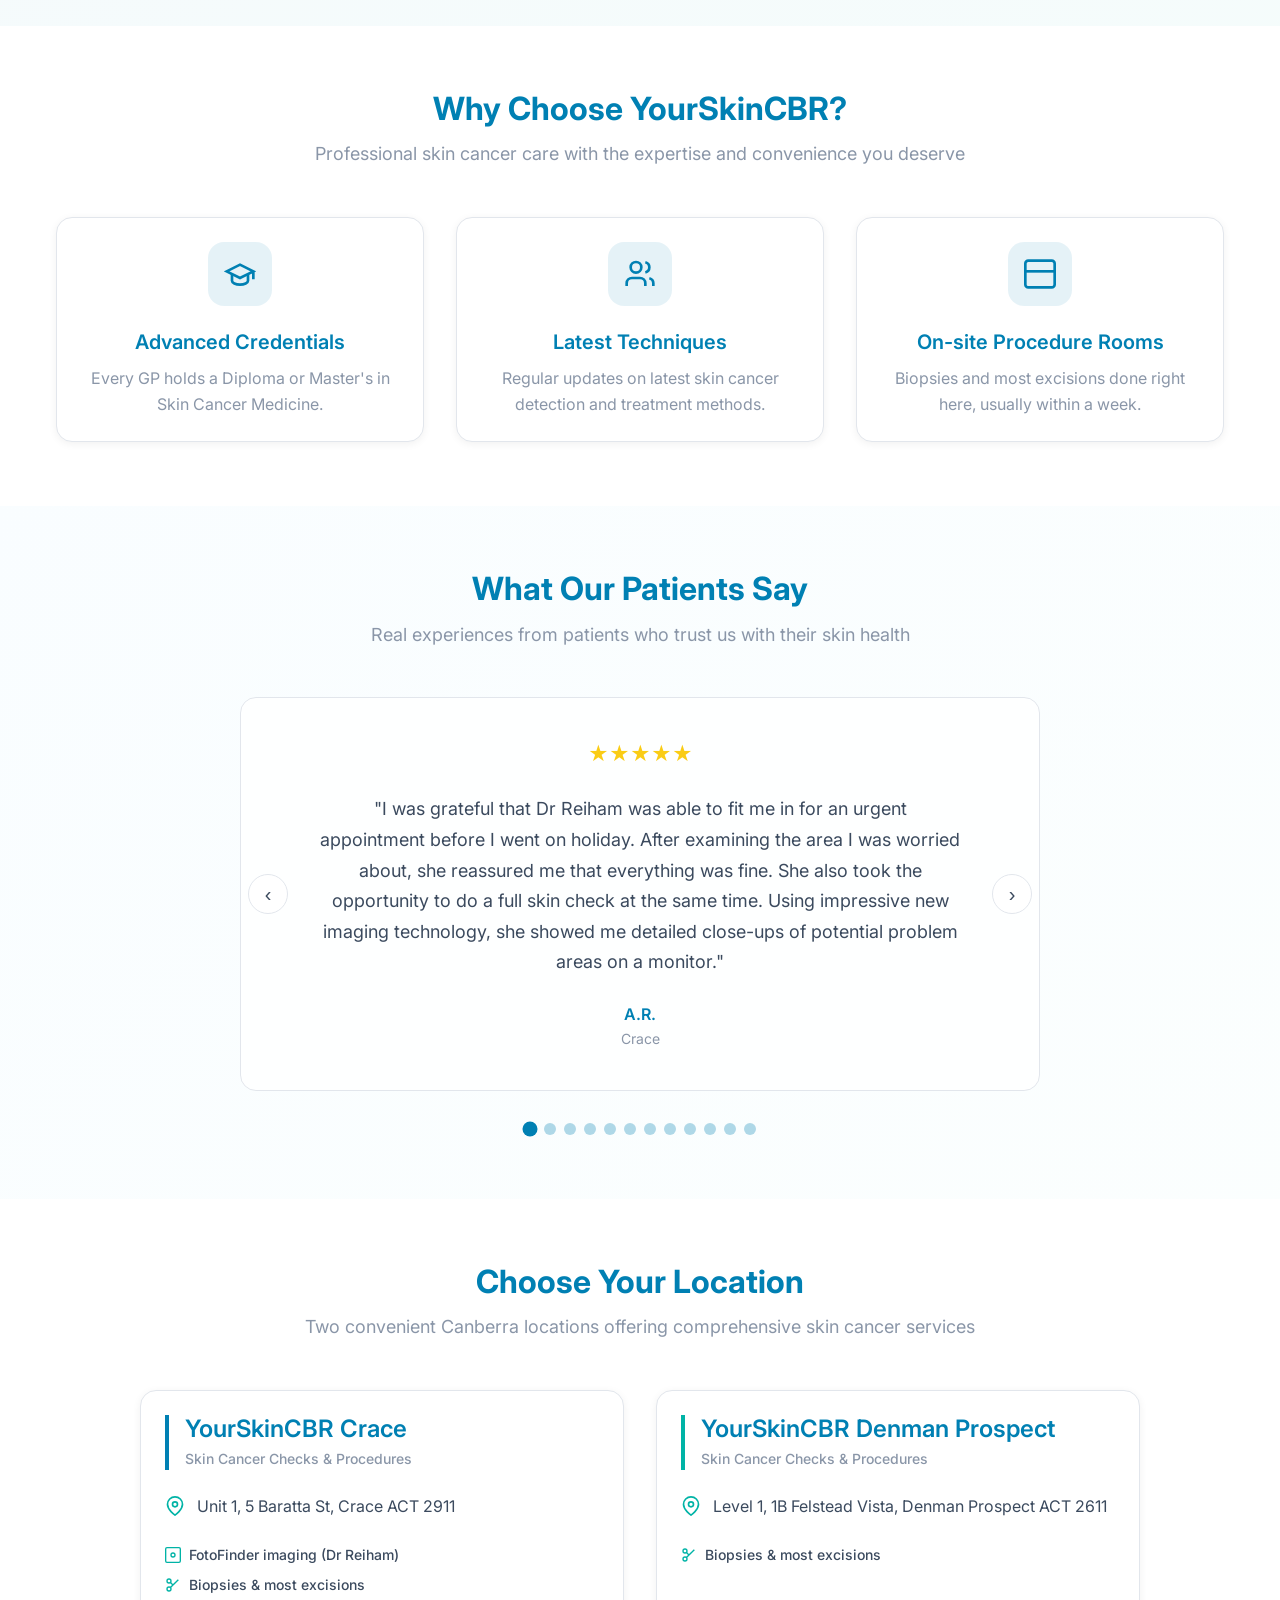
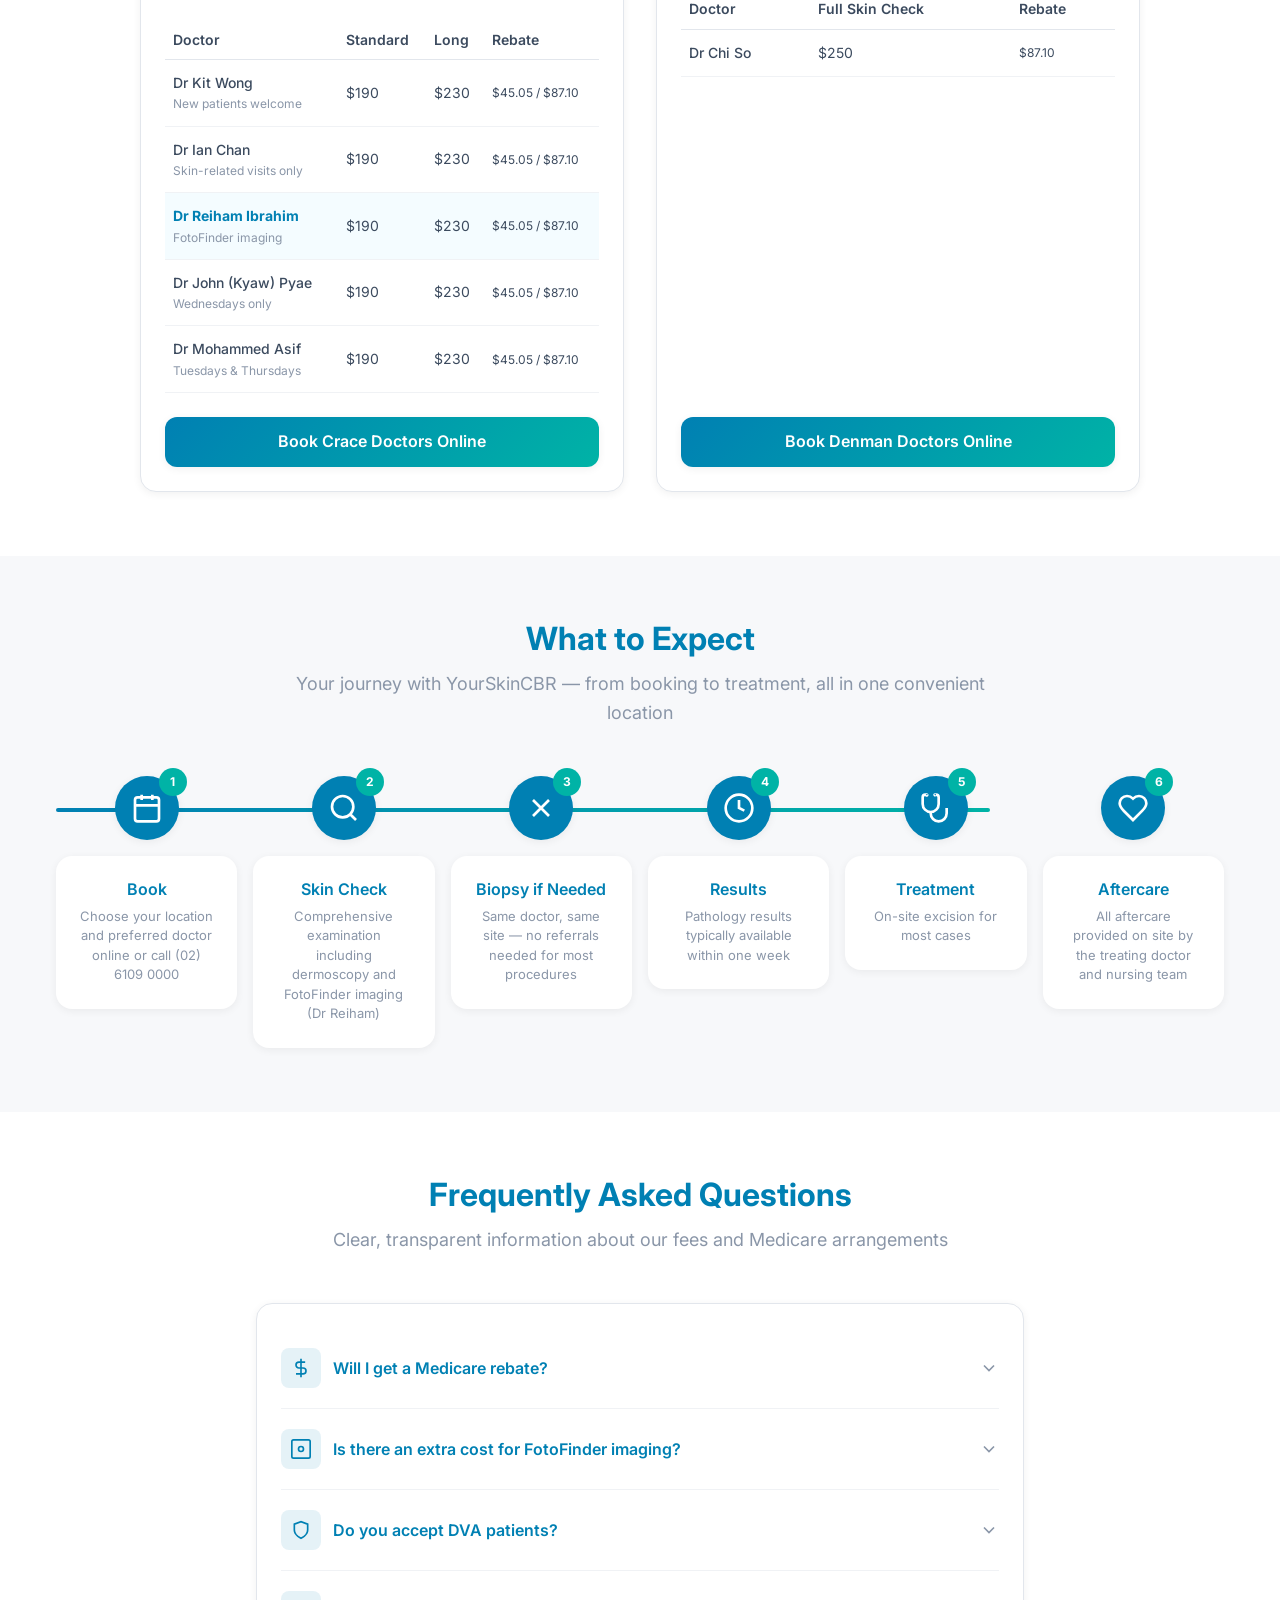
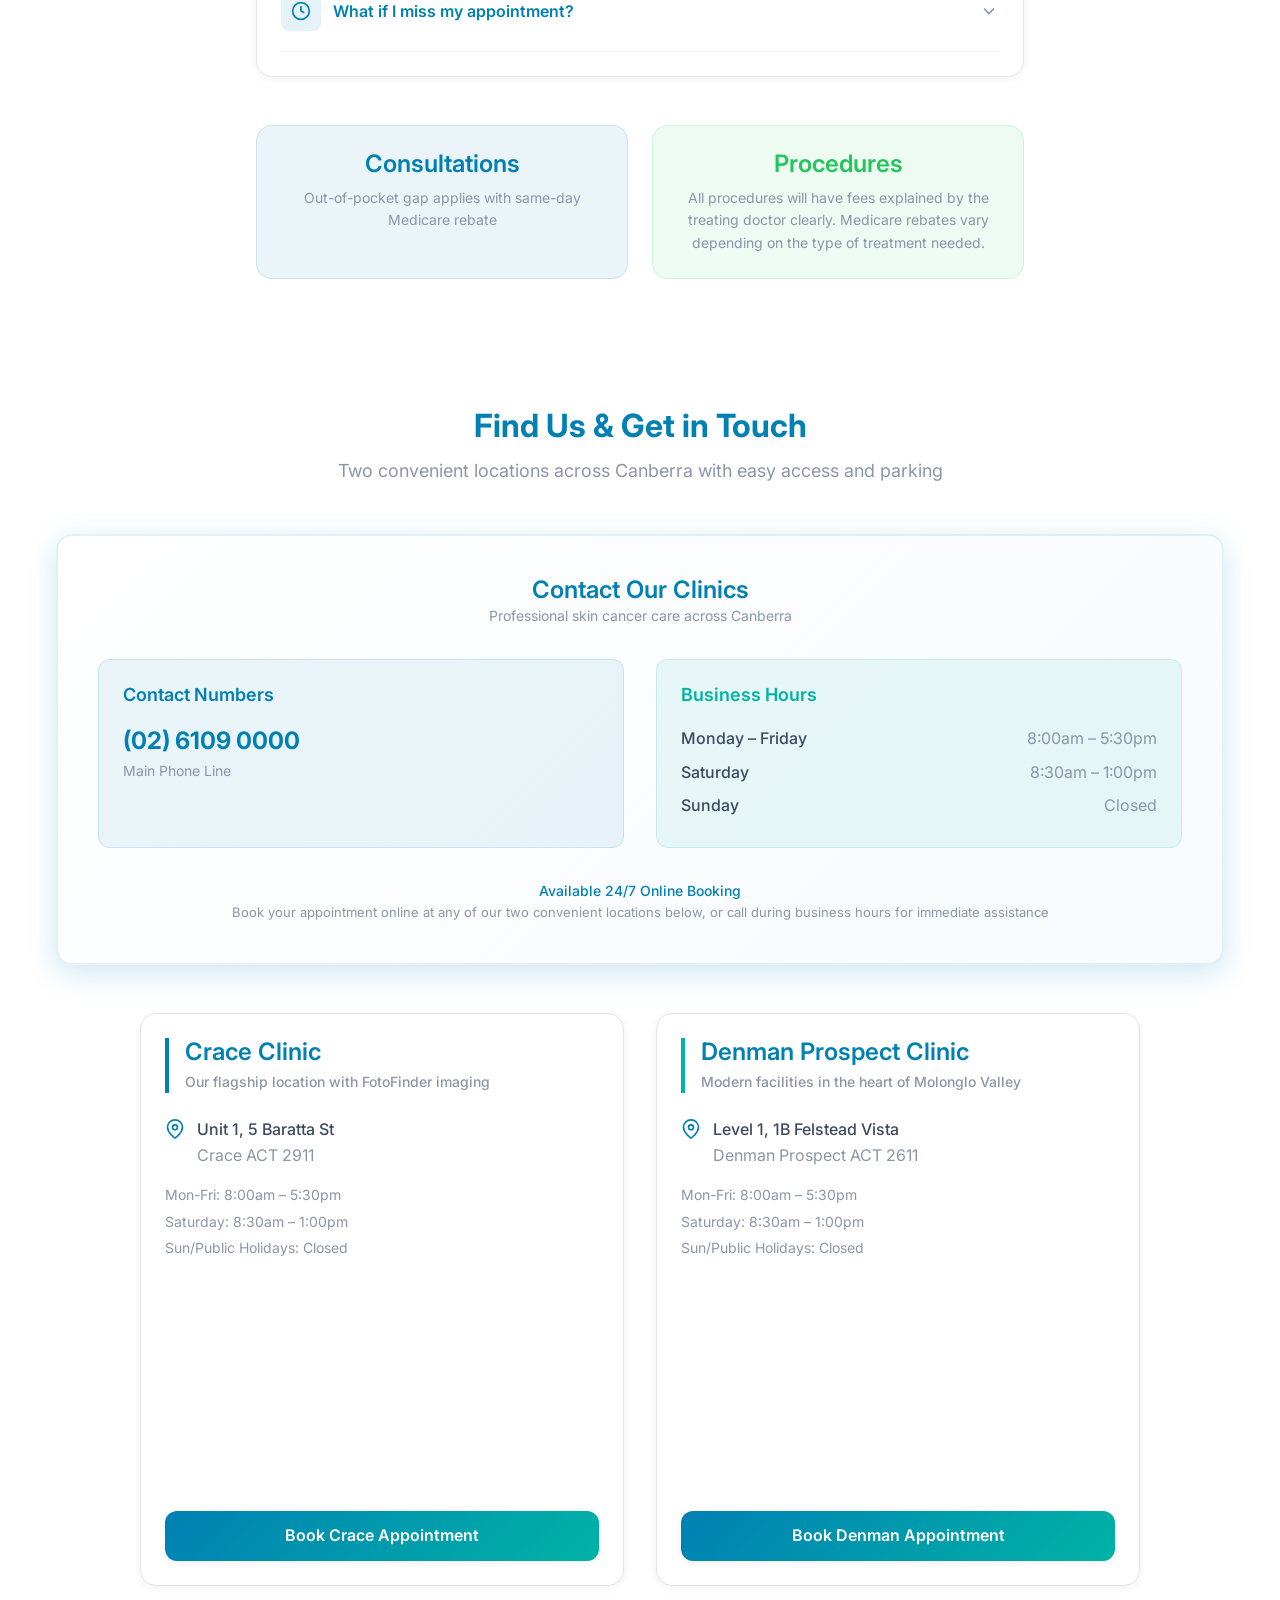
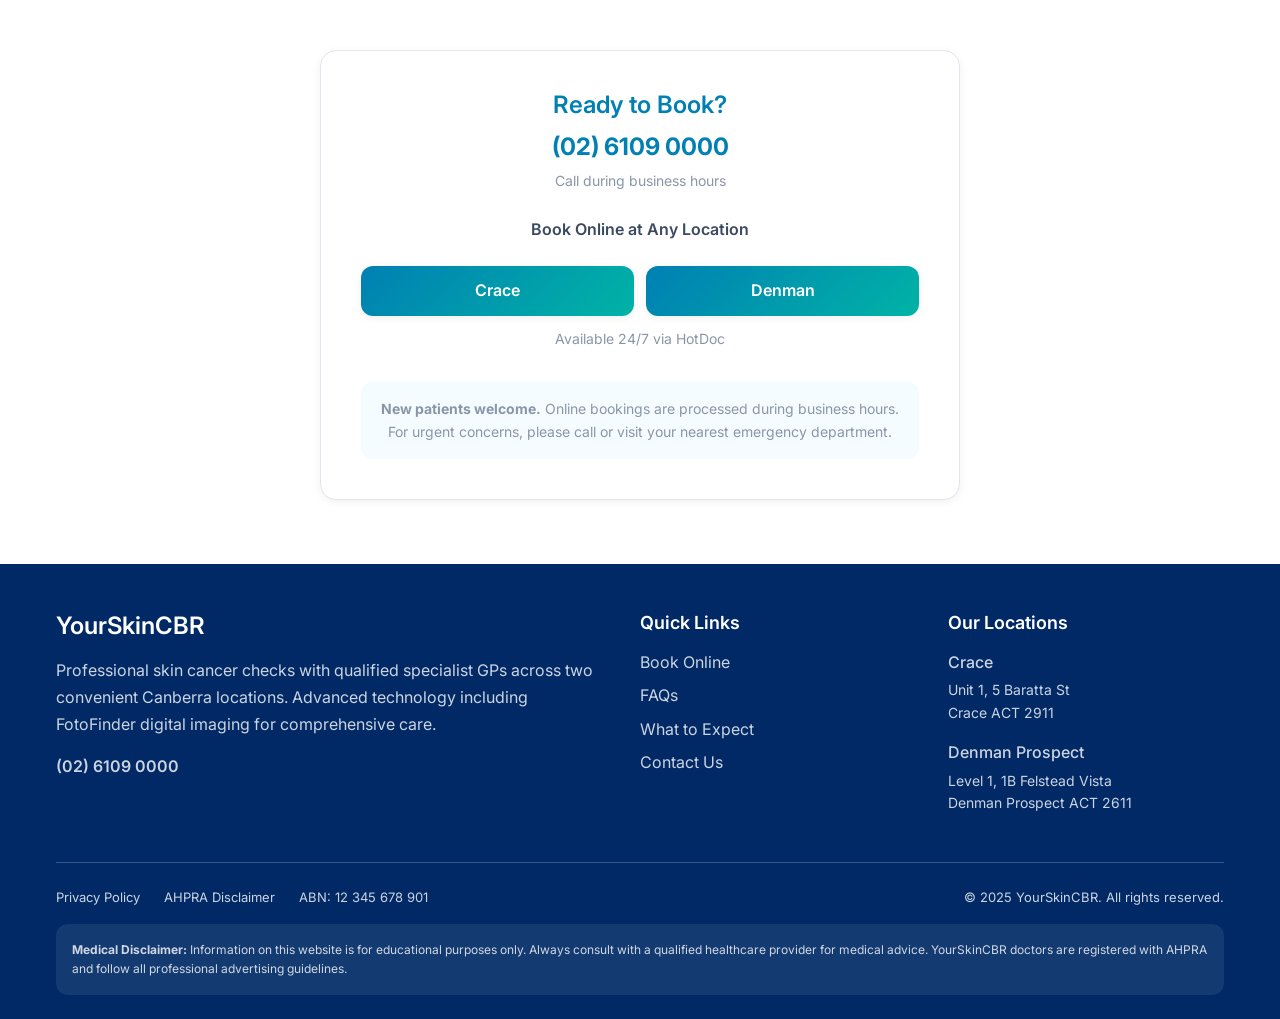
==== commit 845cb4c3: "Add Dr Mohammed Asif to YourSkin CBR New profile page, photo, and references across homepage carouse" ====
--- a/index.html
+++ b/index.html
@@ -105,7 +105,7 @@
         <div class="hero-stat-label">Convenient Locations</div>
       </div>
       <div class="hero-stat">
-        <div class="hero-stat-number">5</div>
+        <div class="hero-stat-number">6</div>
         <div class="hero-stat-label">Specialist GPs</div>
       </div>
       <div class="hero-stat">
@@ -260,6 +260,40 @@
                 <div class="doc-slide-actions">
                   <a href="https://www.hotdoc.com.au/medical-centres/crace-ACT-2911/yourgp-crace-yourgp-lyneham/doctors/dr-john-pyae" target="_blank" rel="noopener noreferrer" class="btn btn-primary doc-slide-book">Book with Dr John (HotDoc)</a>
                   <a href="doctors/dr-john-pyae/" class="btn btn-outline doc-slide-learn">Learn More</a>
+                </div>
+              </div>
+            </div>
+          </div>
+        </div>
+
+        <!-- Dr Mohammed Asif -->
+        <div class="doc-slide">
+          <div class="card doc-slide-card">
+            <div class="doc-slide-inner">
+              <div class="doc-slide-photo">
+                <img src="images/doctors/mohammed-asif.jpg" alt="Dr Mohammed Asif - Accredited Skin Cancer Doctor at YourSkinCBR Crace">
+              </div>
+              <div class="doc-slide-info">
+                <h3>Dr Mohammed Asif</h3>
+                <p class="doc-slide-title">Accredited Skin Cancer Doctor</p>
+                <p class="doc-slide-location">YourSkinCBR Crace &bull; Tuesdays &amp; Thursdays</p>
+                <ul class="doc-slide-features">
+                  <li>
+                    <svg viewBox="0 0 24 24" fill="none" stroke="currentColor" stroke-width="2" width="16" height="16"><circle cx="11" cy="11" r="8"/><path d="m21 21-4.35-4.35"/></svg>
+                    Advanced dermoscopy, skin cancer flap &amp; graft surgery
+                  </li>
+                  <li>
+                    <svg viewBox="0 0 24 24" fill="none" stroke="currentColor" stroke-width="2" width="16" height="16"><path d="M16 21v-2a4 4 0 0 0-4-4H6a4 4 0 0 0-4 4v2"/><circle cx="9" cy="7" r="4"/><path d="M22 21v-2a4 4 0 0 0-3-3.87"/><path d="M16 3.13a4 4 0 0 1 0 7.75"/></svg>
+                    Postgraduate qualifications in Skin Cancer Surgery, Medicine &amp; Dermatology
+                  </li>
+                  <li>
+                    <svg viewBox="0 0 24 24" fill="none" stroke="currentColor" stroke-width="2" width="16" height="16"><path d="M12 2v4M12 18v4M4.93 4.93l2.83 2.83M16.24 16.24l2.83 2.83M2 12h4M18 12h4M4.93 19.07l2.83-2.83M16.24 7.76l2.83-2.83"/></svg>
+                    Standard consult <strong>$190</strong> (rebate $45.05) &bull; Long consult <strong>$230</strong> (rebate $87.10)
+                  </li>
+                </ul>
+                <div class="doc-slide-actions">
+                  <a href="https://www.hotdoc.com.au/medical-centres/crace-ACT-2911/yourgp-crace-yourgp-lyneham/doctors" target="_blank" rel="noopener noreferrer" class="btn btn-primary doc-slide-book">Book with Dr Asif (HotDoc)</a>
+                  <a href="doctors/dr-mohammed-asif/" class="btn btn-outline doc-slide-learn">Learn More</a>
                 </div>
               </div>
             </div>
@@ -513,6 +547,10 @@
               </tr>
               <tr>
                 <td><div class="doctor-name">Dr John (Kyaw) Pyae</div><div class="doctor-notes">Wednesdays only</div></td>
+                <td>$190</td><td>$230</td><td class="rebate">$45.05 / $87.10</td>
+              </tr>
+              <tr>
+                <td><div class="doctor-name">Dr Mohammed Asif</div><div class="doctor-notes">Tuesdays &amp; Thursdays</div></td>
                 <td>$190</td><td>$230</td><td class="rebate">$45.05 / $87.10</td>
               </tr>
             </tbody>
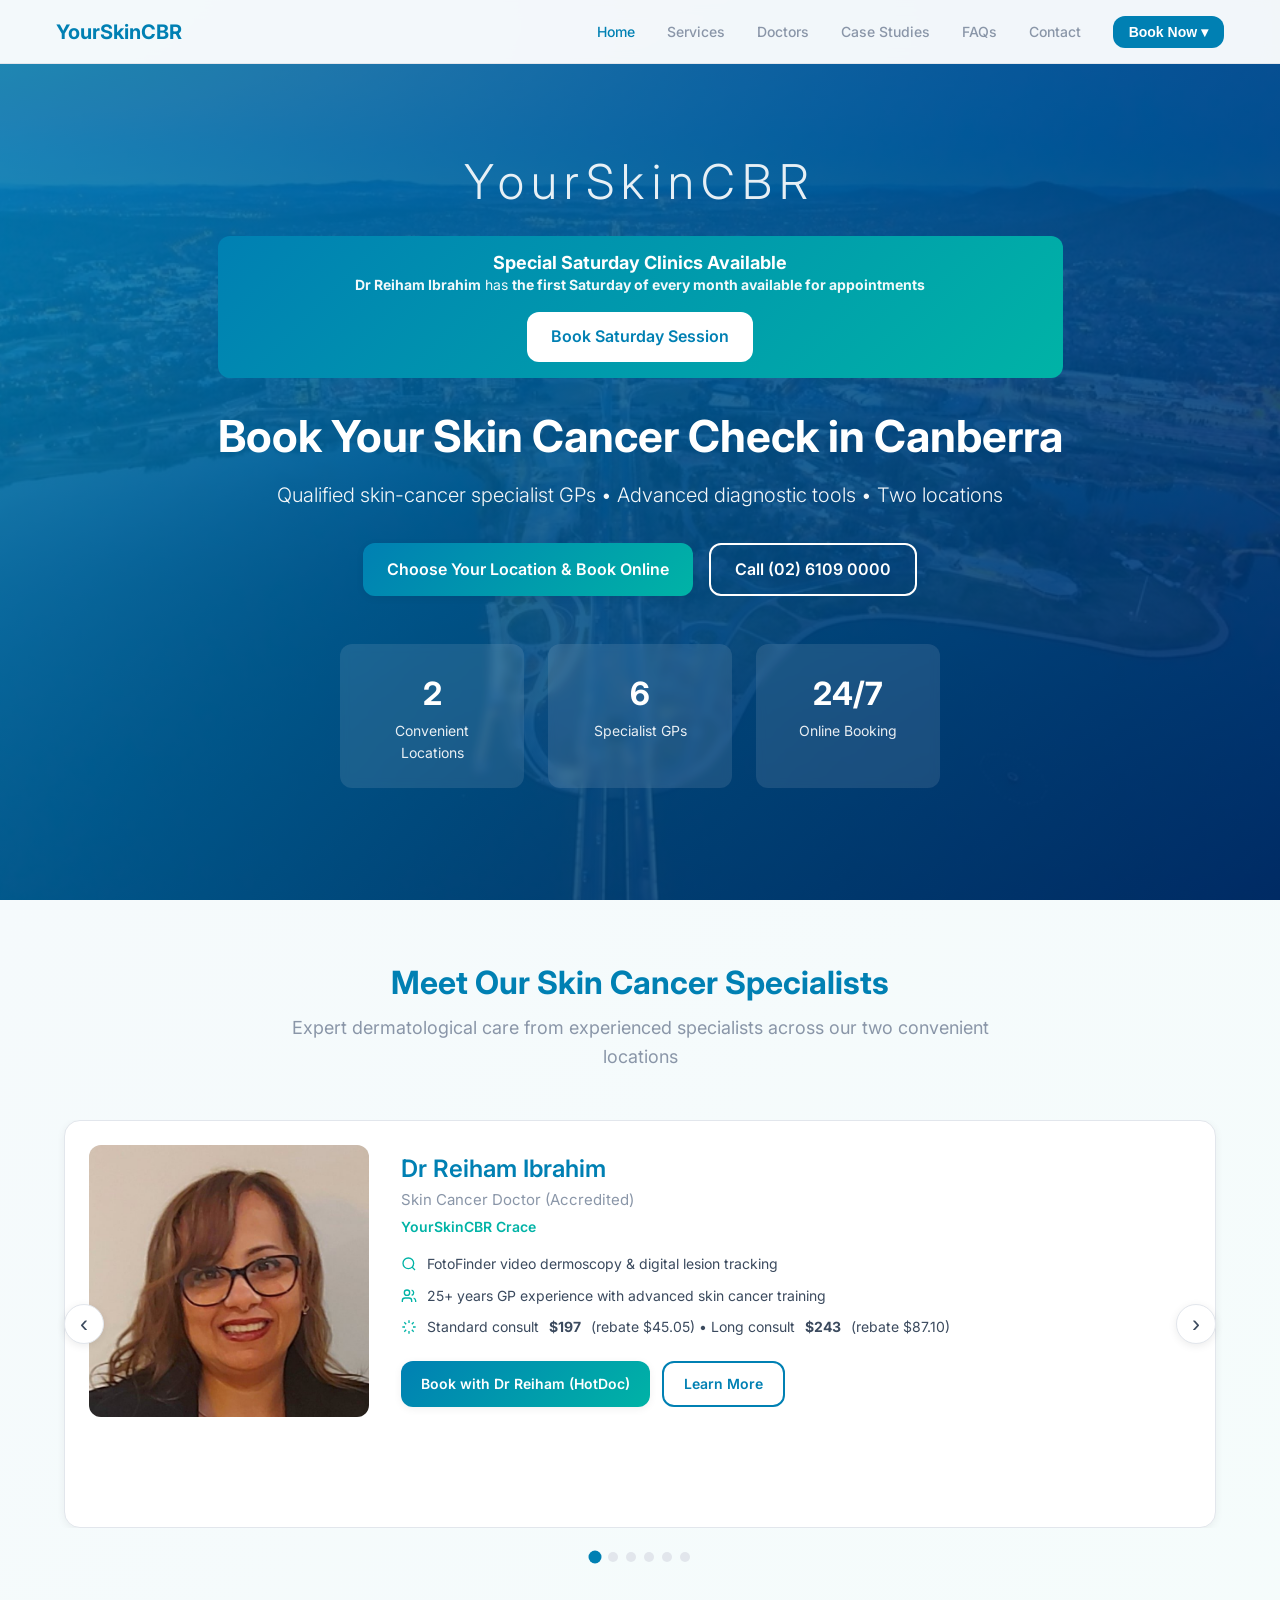
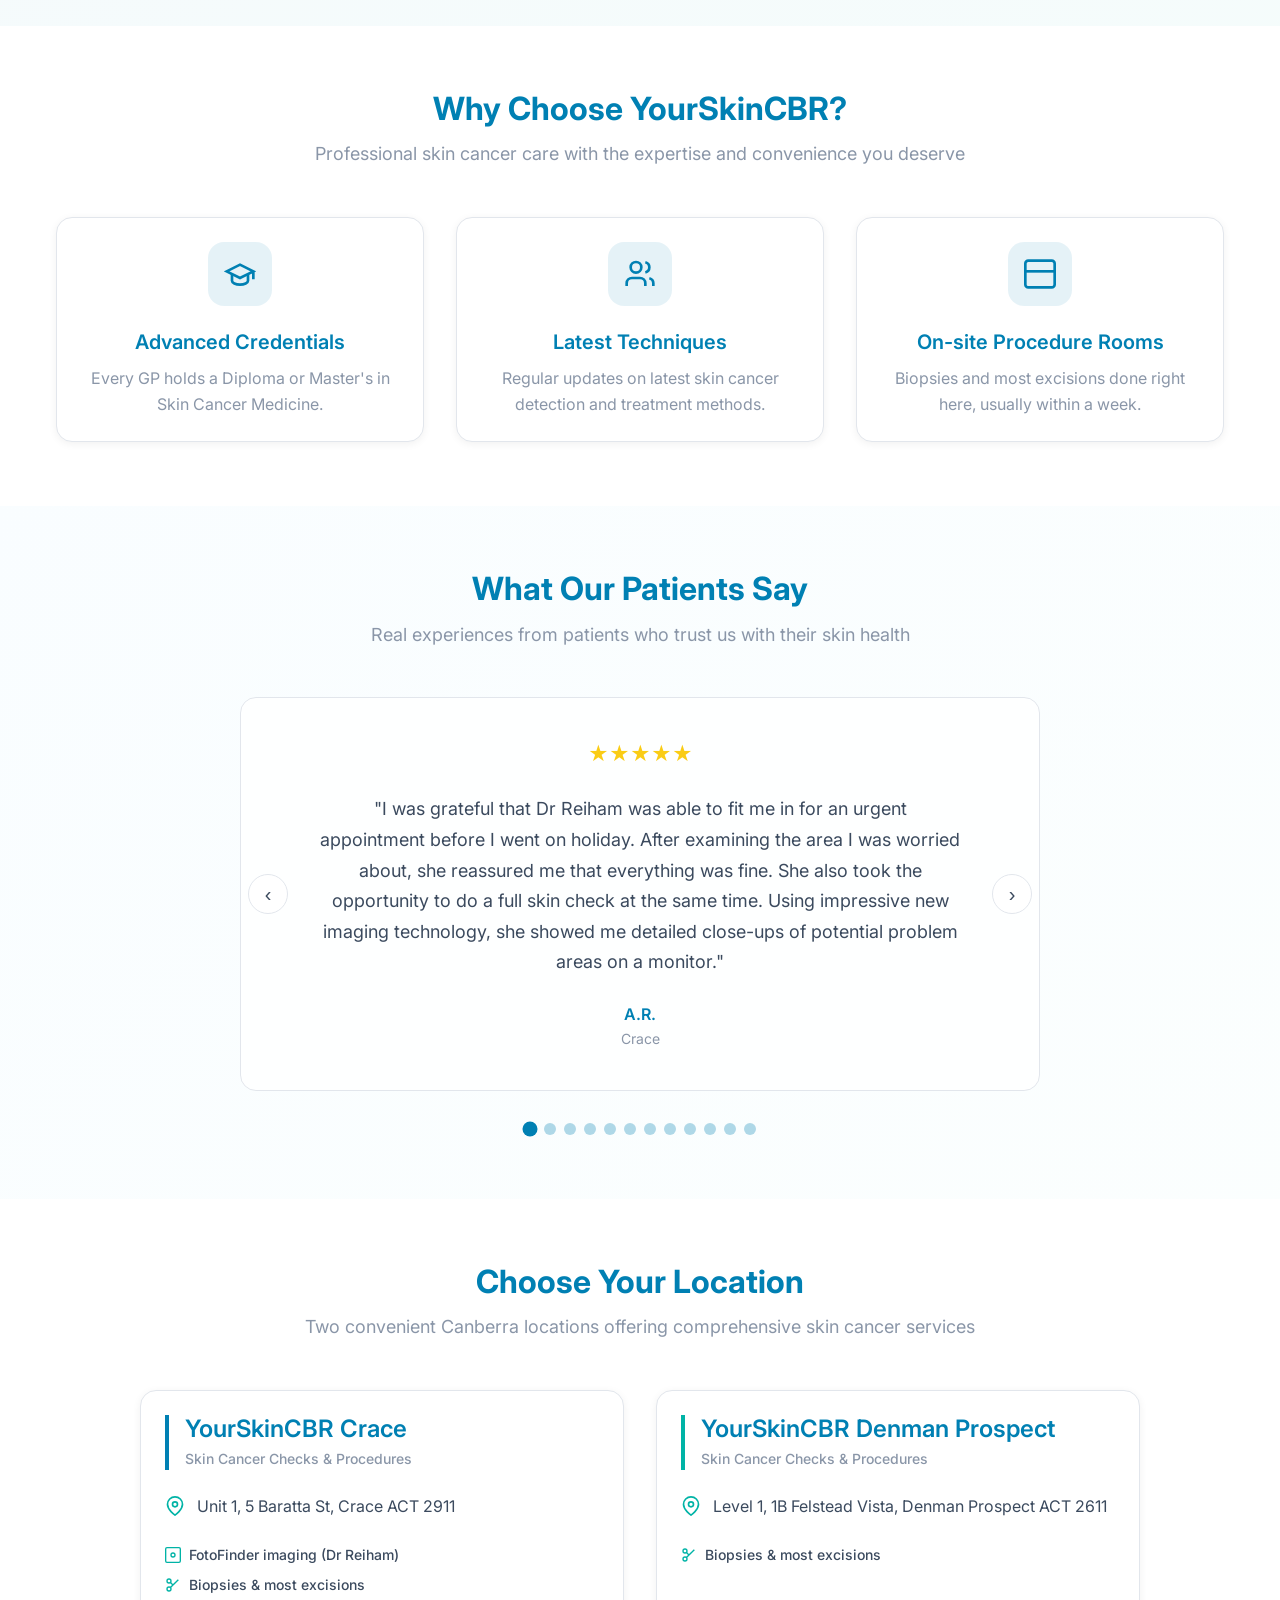
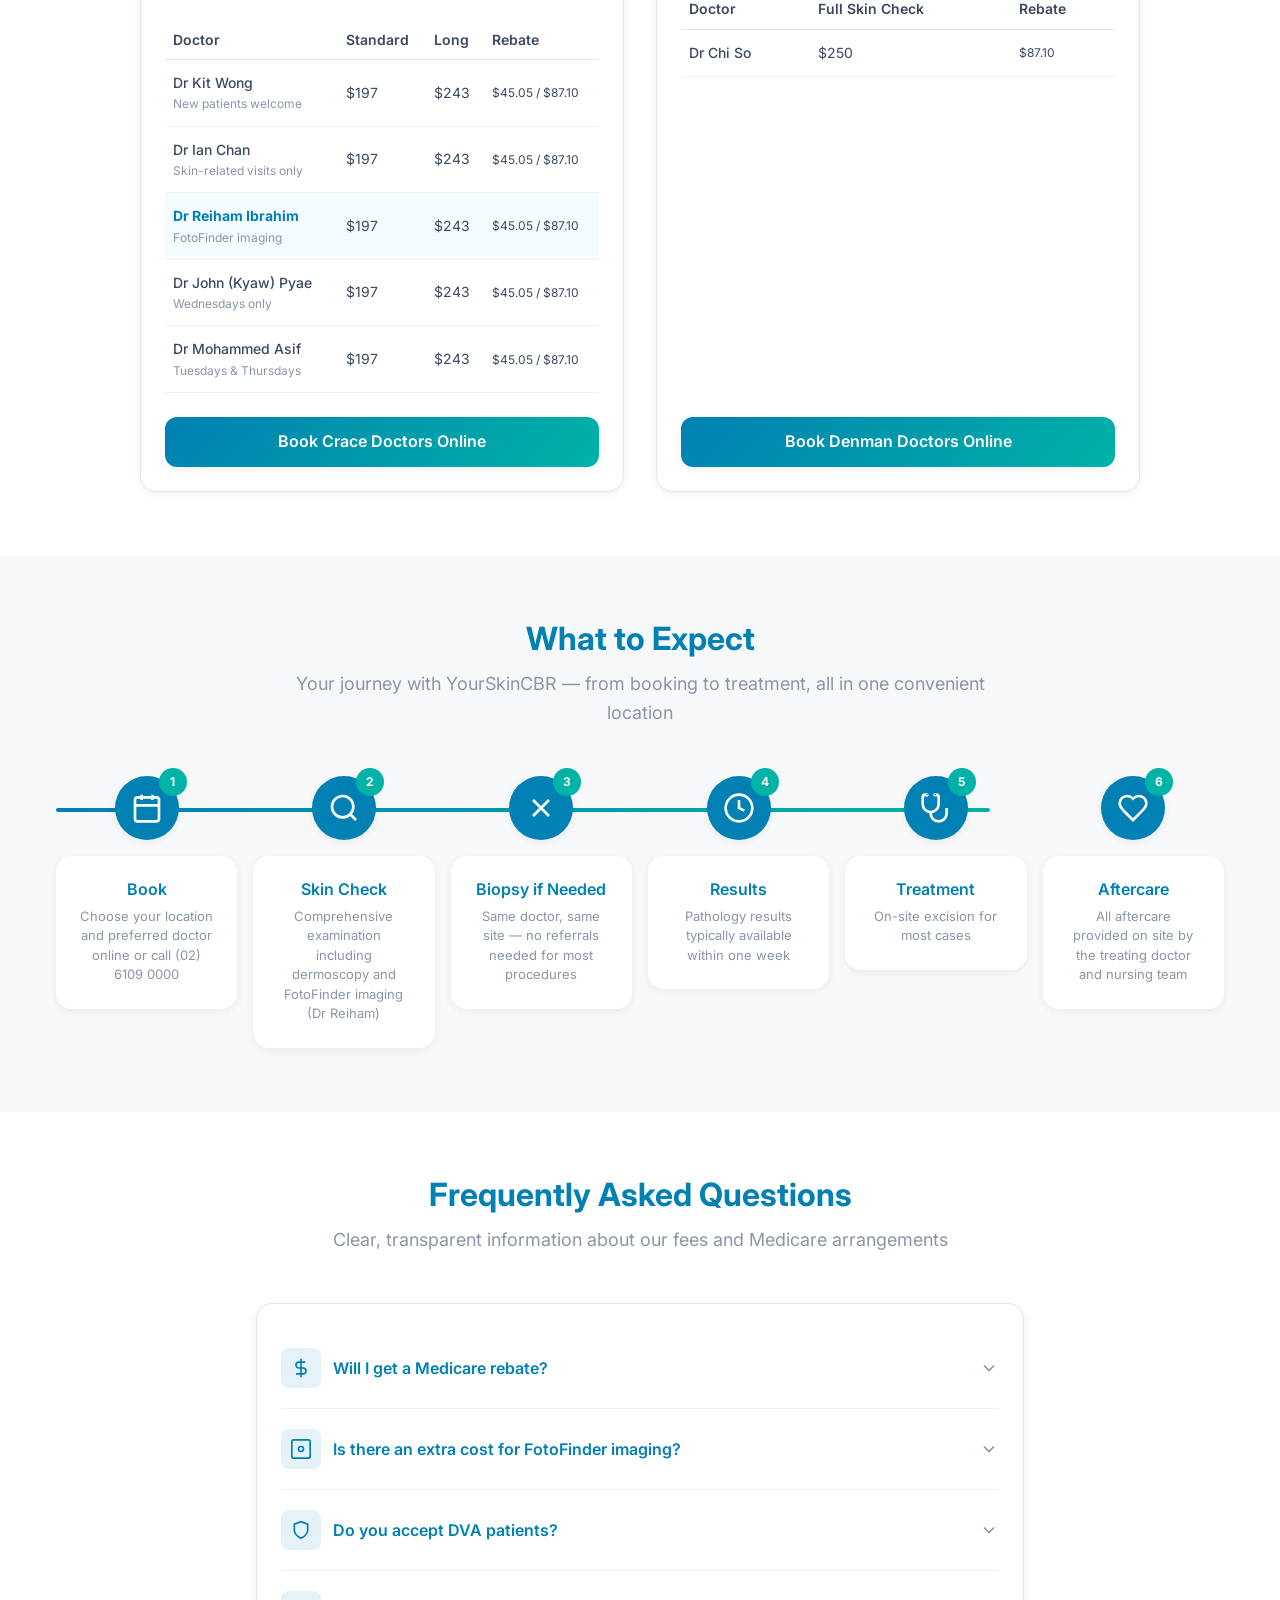
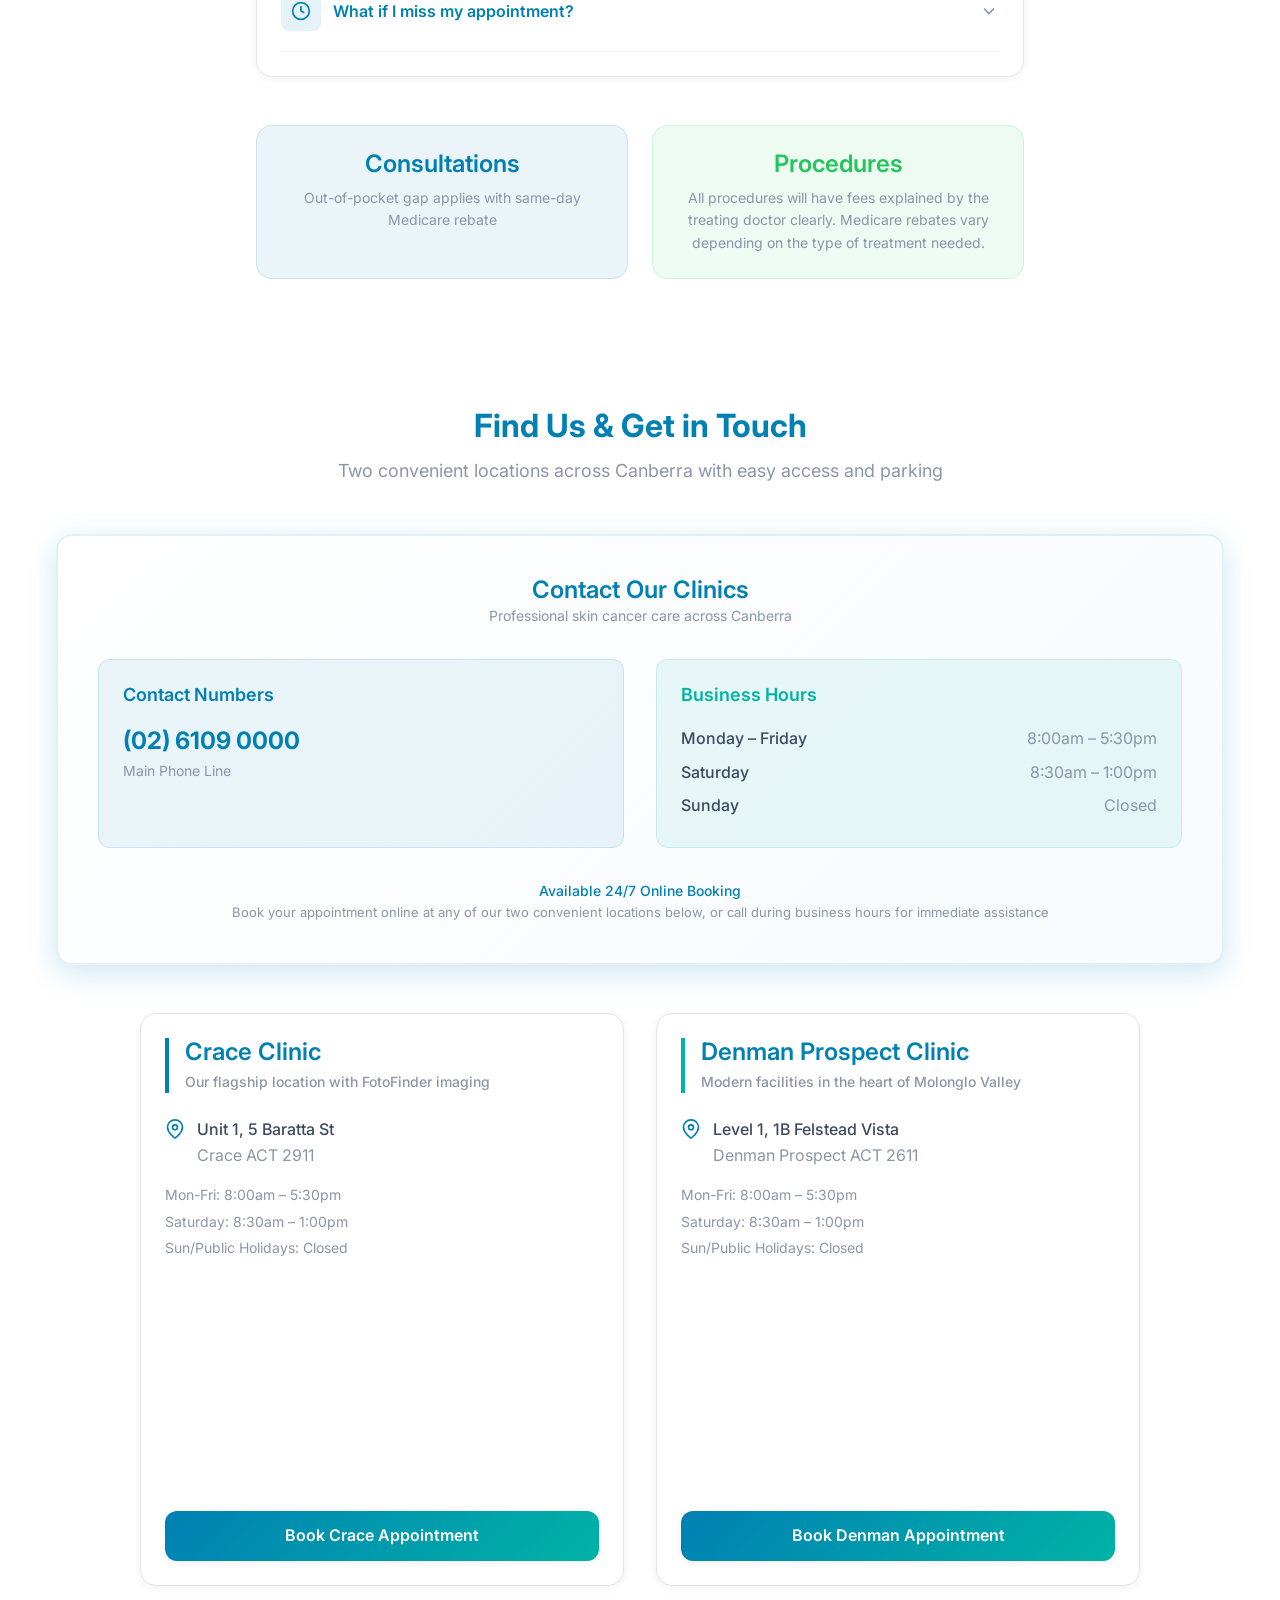
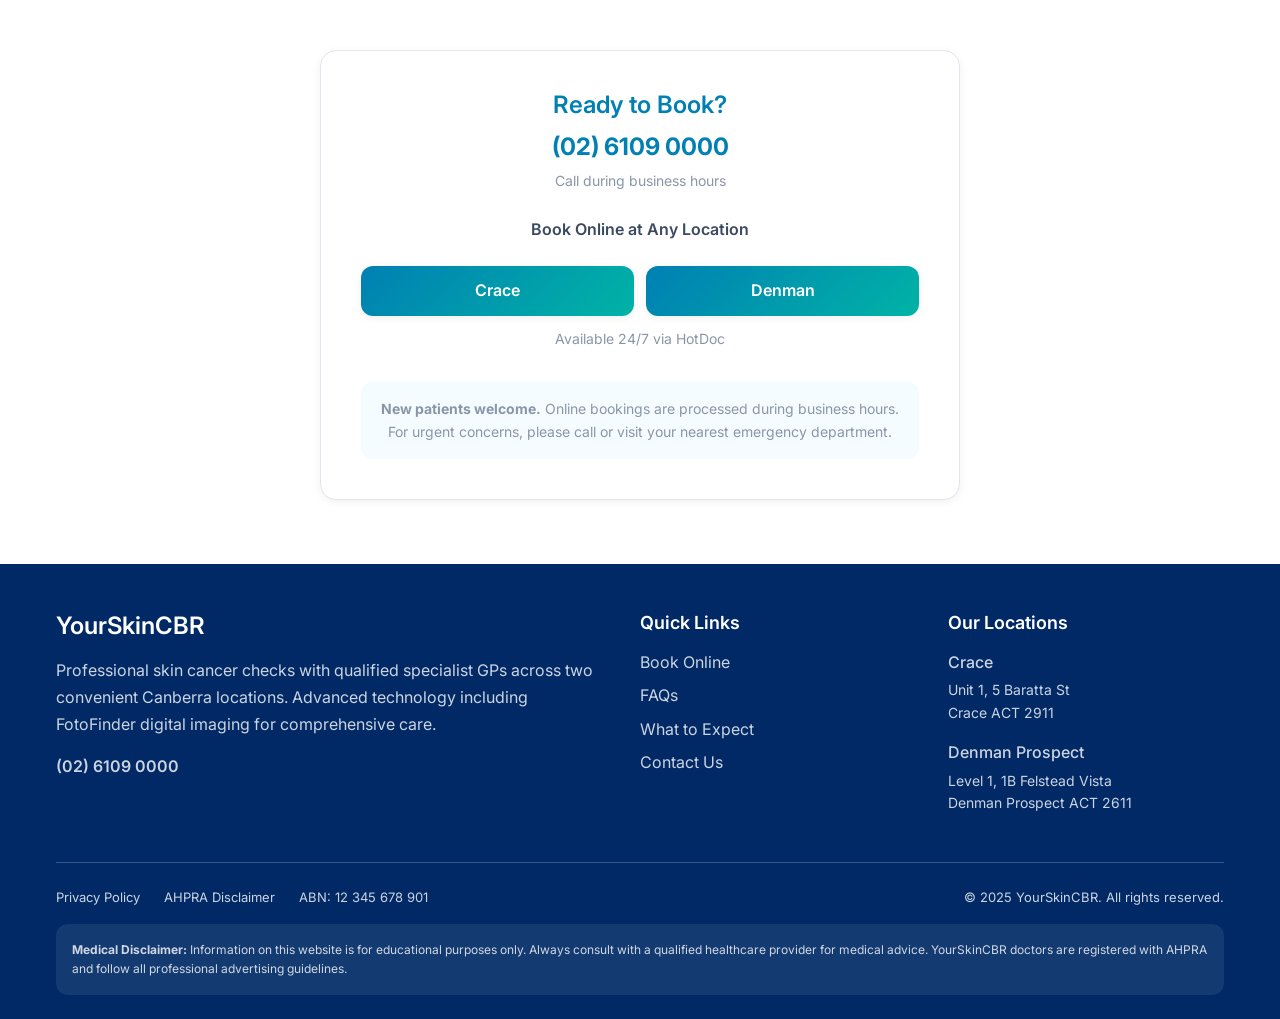
==== commit 10880c10: "Update Crace skin fees to $197/$243; Dr Ibrahim now fully accredited Co-Authored-By: Claude Opus 5.5" ====
--- a/index.html
+++ b/index.html
@@ -148,7 +148,7 @@
                   </li>
                   <li>
                     <svg viewBox="0 0 24 24" fill="none" stroke="currentColor" stroke-width="2" width="16" height="16"><path d="M12 2v4M12 18v4M4.93 4.93l2.83 2.83M16.24 16.24l2.83 2.83M2 12h4M18 12h4M4.93 19.07l2.83-2.83M16.24 7.76l2.83-2.83"/></svg>
-                    Standard consult <strong>$190</strong> (rebate $45.05) &bull; Long consult <strong>$230</strong> (rebate $87.10)
+                    Standard consult <strong>$197</strong> (rebate $45.05) &bull; Long consult <strong>$243</strong> (rebate $87.10)
                   </li>
                 </ul>
                 <div class="doc-slide-actions">
@@ -182,7 +182,7 @@
                   </li>
                   <li>
                     <svg viewBox="0 0 24 24" fill="none" stroke="currentColor" stroke-width="2" width="16" height="16"><path d="M12 2v4M12 18v4M4.93 4.93l2.83 2.83M16.24 16.24l2.83 2.83M2 12h4M18 12h4M4.93 19.07l2.83-2.83M16.24 7.76l2.83-2.83"/></svg>
-                    Standard consult <strong>$190</strong> (rebate $45.05) &bull; Long consult <strong>$230</strong> (rebate $87.10)
+                    Standard consult <strong>$197</strong> (rebate $45.05) &bull; Long consult <strong>$243</strong> (rebate $87.10)
                   </li>
                 </ul>
                 <div class="doc-slide-actions">
@@ -216,7 +216,7 @@
                   </li>
                   <li>
                     <svg viewBox="0 0 24 24" fill="none" stroke="currentColor" stroke-width="2" width="16" height="16"><path d="M12 2v4M12 18v4M4.93 4.93l2.83 2.83M16.24 16.24l2.83 2.83M2 12h4M18 12h4M4.93 19.07l2.83-2.83M16.24 7.76l2.83-2.83"/></svg>
-                    Standard consult <strong>$190</strong> (rebate $45.05) &bull; Long consult <strong>$230</strong> (rebate $87.10)
+                    Standard consult <strong>$197</strong> (rebate $45.05) &bull; Long consult <strong>$243</strong> (rebate $87.10)
                   </li>
                 </ul>
                 <div class="doc-slide-actions">
@@ -250,7 +250,7 @@
                   </li>
                   <li>
                     <svg viewBox="0 0 24 24" fill="none" stroke="currentColor" stroke-width="2" width="16" height="16"><path d="M12 2v4M12 18v4M4.93 4.93l2.83 2.83M16.24 16.24l2.83 2.83M2 12h4M18 12h4M4.93 19.07l2.83-2.83M16.24 7.76l2.83-2.83"/></svg>
-                    Standard consult <strong>$190</strong> (rebate $45.05) &bull; Long consult <strong>$230</strong> (rebate $87.10)
+                    Standard consult <strong>$197</strong> (rebate $45.05) &bull; Long consult <strong>$243</strong> (rebate $87.10)
                   </li>
                 </ul>
                 <div style="background: var(--muted-bg); border-left: 4px solid var(--accent); border-radius: var(--radius); padding: 0.75rem 0.875rem; margin-bottom: 1rem; text-align: left;">
@@ -288,11 +288,11 @@
                   </li>
                   <li>
                     <svg viewBox="0 0 24 24" fill="none" stroke="currentColor" stroke-width="2" width="16" height="16"><path d="M12 2v4M12 18v4M4.93 4.93l2.83 2.83M16.24 16.24l2.83 2.83M2 12h4M18 12h4M4.93 19.07l2.83-2.83M16.24 7.76l2.83-2.83"/></svg>
-                    Standard consult <strong>$190</strong> (rebate $45.05) &bull; Long consult <strong>$230</strong> (rebate $87.10)
+                    Standard consult <strong>$197</strong> (rebate $45.05) &bull; Long consult <strong>$243</strong> (rebate $87.10)
                   </li>
                 </ul>
                 <div class="doc-slide-actions">
-                  <a href="https://www.hotdoc.com.au/medical-centres/crace-ACT-2911/yourgp-crace-yourgp-lyneham/doctors" target="_blank" rel="noopener noreferrer" class="btn btn-primary doc-slide-book">Book with Dr Asif (HotDoc)</a>
+                  <a href="https://www.hotdoc.com.au/medical-centres/crace-ACT-2911/yourgp-crace-yourgp-lyneham/doctors/dr-mohammed-asif-skin-checks-only?purpose=true" target="_blank" rel="noopener noreferrer" class="btn btn-primary doc-slide-book">Book with Dr Asif (HotDoc)</a>
                   <a href="doctors/dr-mohammed-asif/" class="btn btn-outline doc-slide-learn">Learn More</a>
                 </div>
               </div>
@@ -535,23 +535,23 @@
             <tbody>
               <tr>
                 <td><div class="doctor-name">Dr Kit Wong</div><div class="doctor-notes">New patients welcome</div></td>
-                <td>$190</td><td>$230</td><td class="rebate">$45.05 / $87.10</td>
+                <td>$197</td><td>$243</td><td class="rebate">$45.05 / $87.10</td>
               </tr>
               <tr>
                 <td><div class="doctor-name">Dr Ian Chan</div><div class="doctor-notes">Skin-related visits only</div></td>
-                <td>$190</td><td>$230</td><td class="rebate">$45.05 / $87.10</td>
+                <td>$197</td><td>$243</td><td class="rebate">$45.05 / $87.10</td>
               </tr>
               <tr class="featured">
                 <td><div class="doctor-name featured">Dr Reiham Ibrahim</div><div class="doctor-notes">FotoFinder imaging</div></td>
-                <td>$190</td><td>$230</td><td class="rebate">$45.05 / $87.10</td>
+                <td>$197</td><td>$243</td><td class="rebate">$45.05 / $87.10</td>
               </tr>
               <tr>
                 <td><div class="doctor-name">Dr John (Kyaw) Pyae</div><div class="doctor-notes">Wednesdays only</div></td>
-                <td>$190</td><td>$230</td><td class="rebate">$45.05 / $87.10</td>
+                <td>$197</td><td>$243</td><td class="rebate">$45.05 / $87.10</td>
               </tr>
               <tr>
                 <td><div class="doctor-name">Dr Mohammed Asif</div><div class="doctor-notes">Tuesdays &amp; Thursdays</div></td>
-                <td>$190</td><td>$230</td><td class="rebate">$45.05 / $87.10</td>
+                <td>$197</td><td>$243</td><td class="rebate">$45.05 / $87.10</td>
               </tr>
             </tbody>
           </table>
@@ -921,7 +921,7 @@
   "isAcceptingNewPatients": true,
   "currenciesAccepted": "AUD",
   "paymentAccepted": "Cash, Credit Card, EFTPOS",
-  "priceRange": "$190-$250",
+  "priceRange": "$197-$250",
   "location": [
     {
       "@type": "Place",
